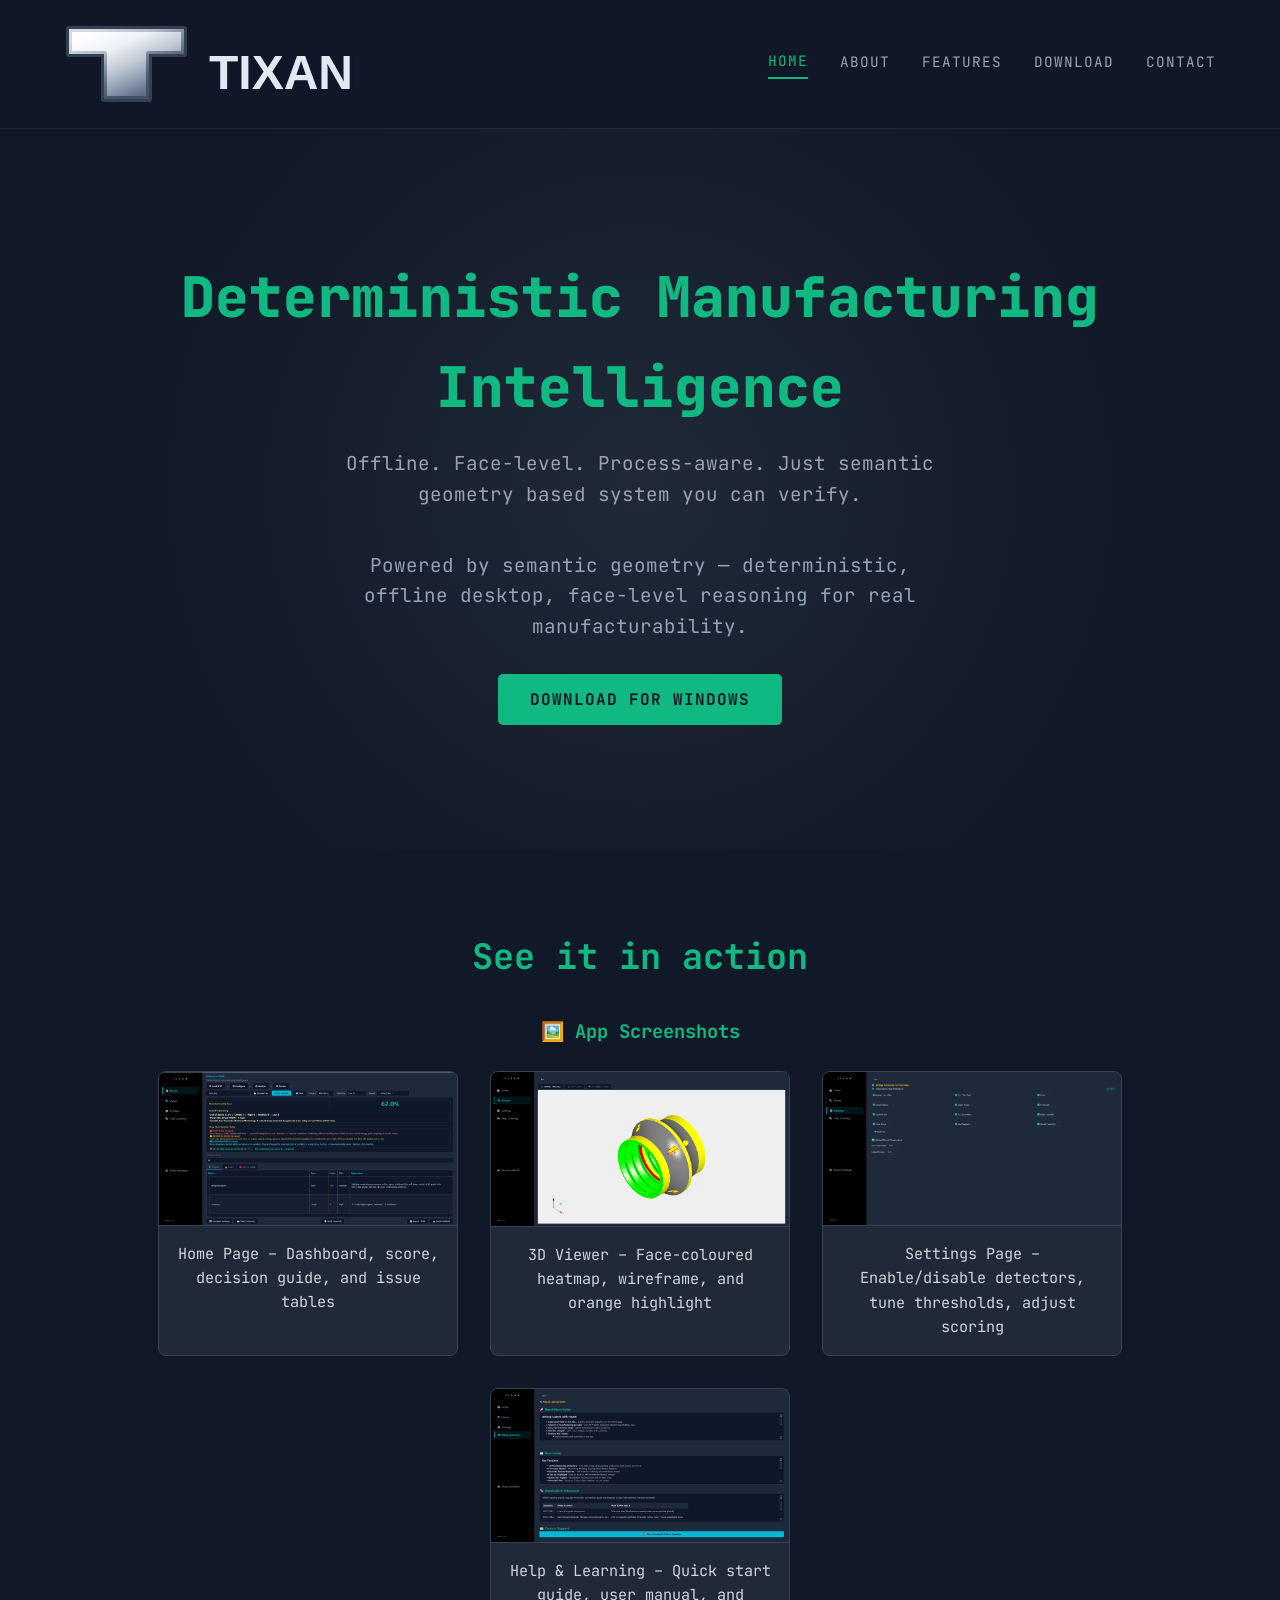
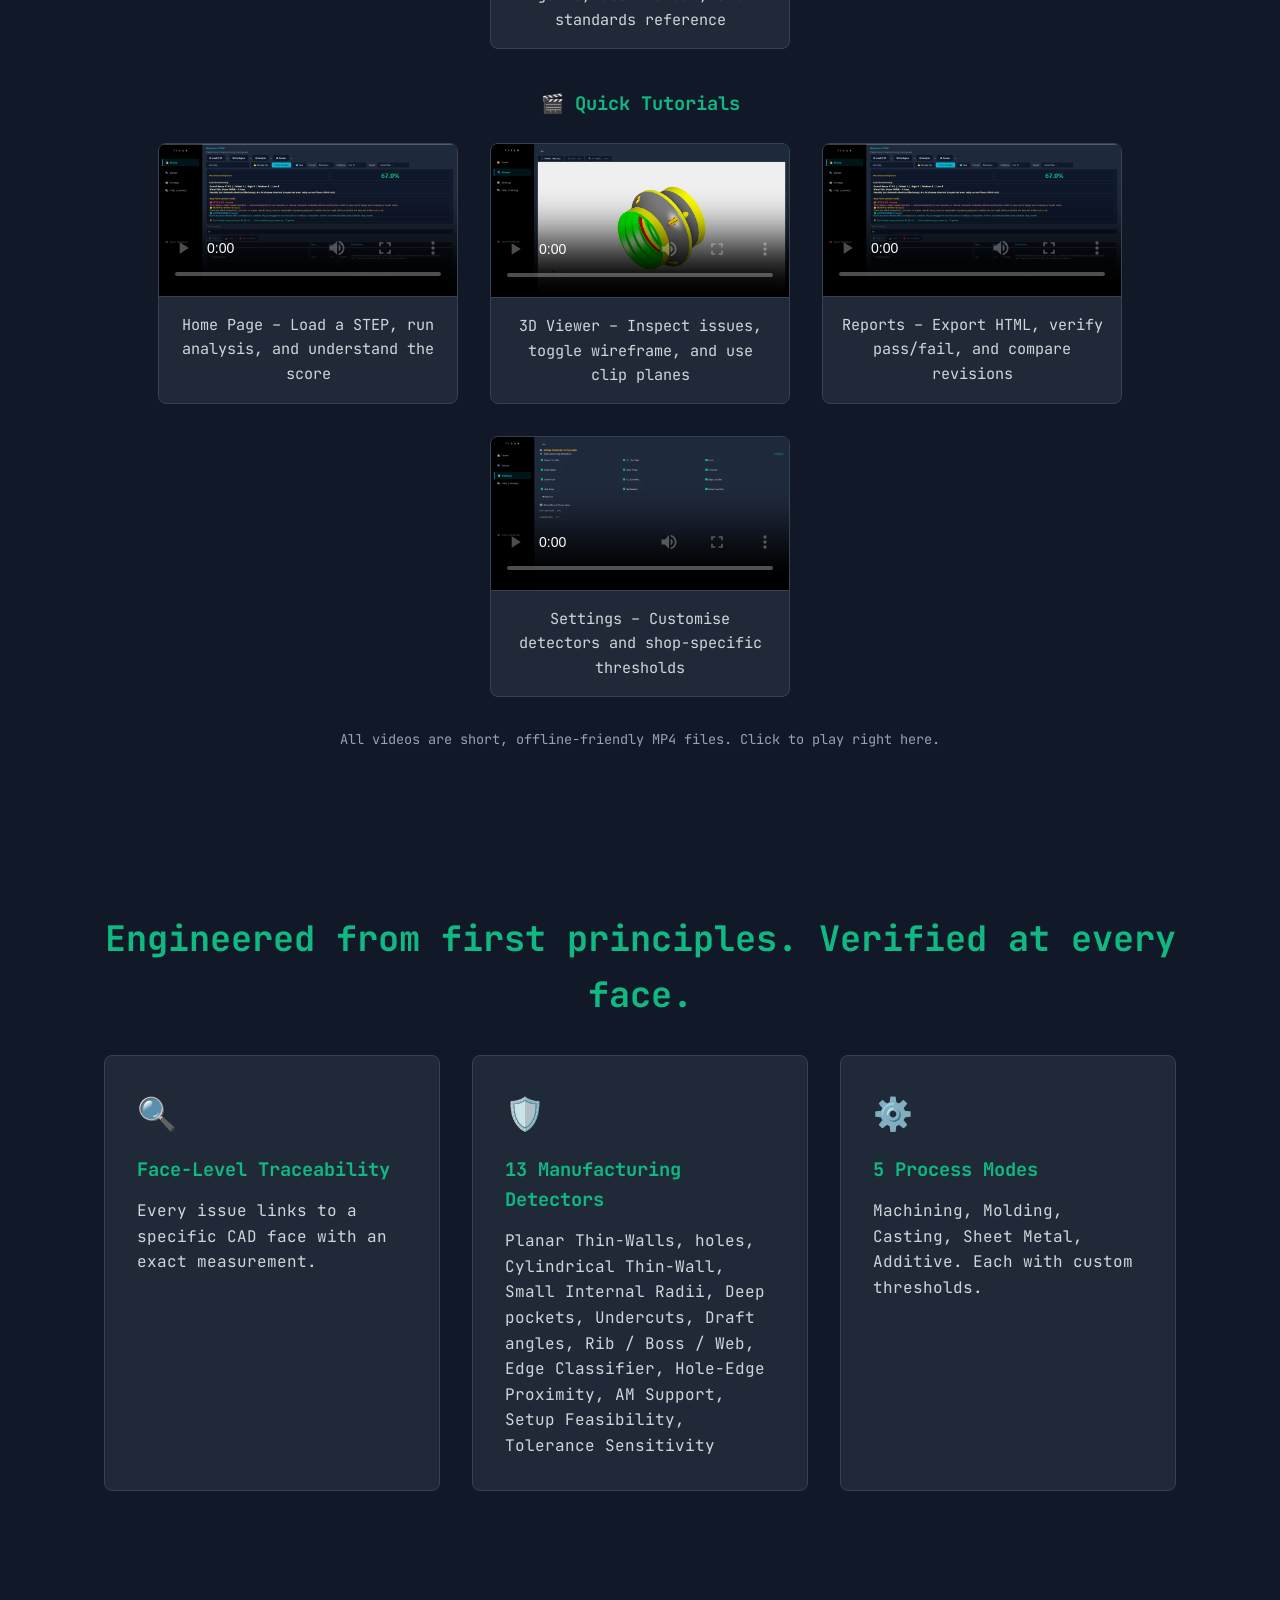
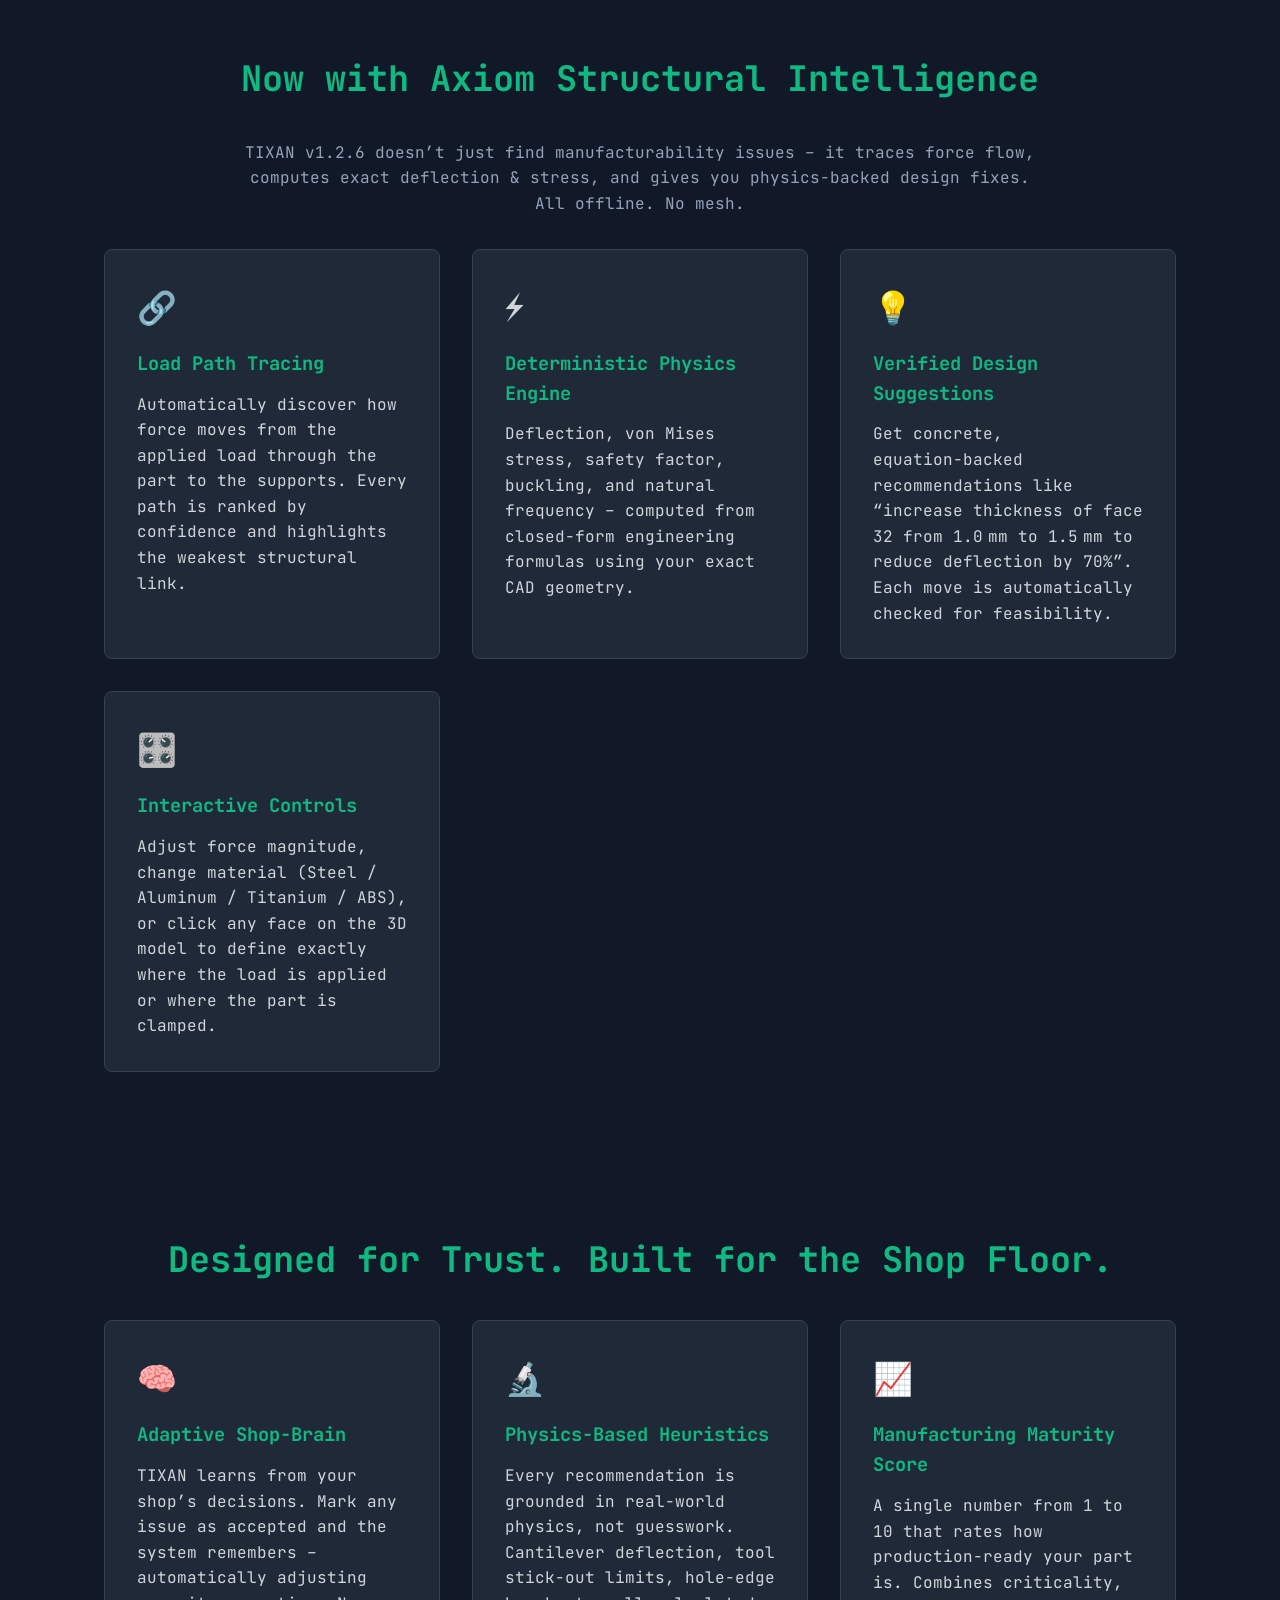
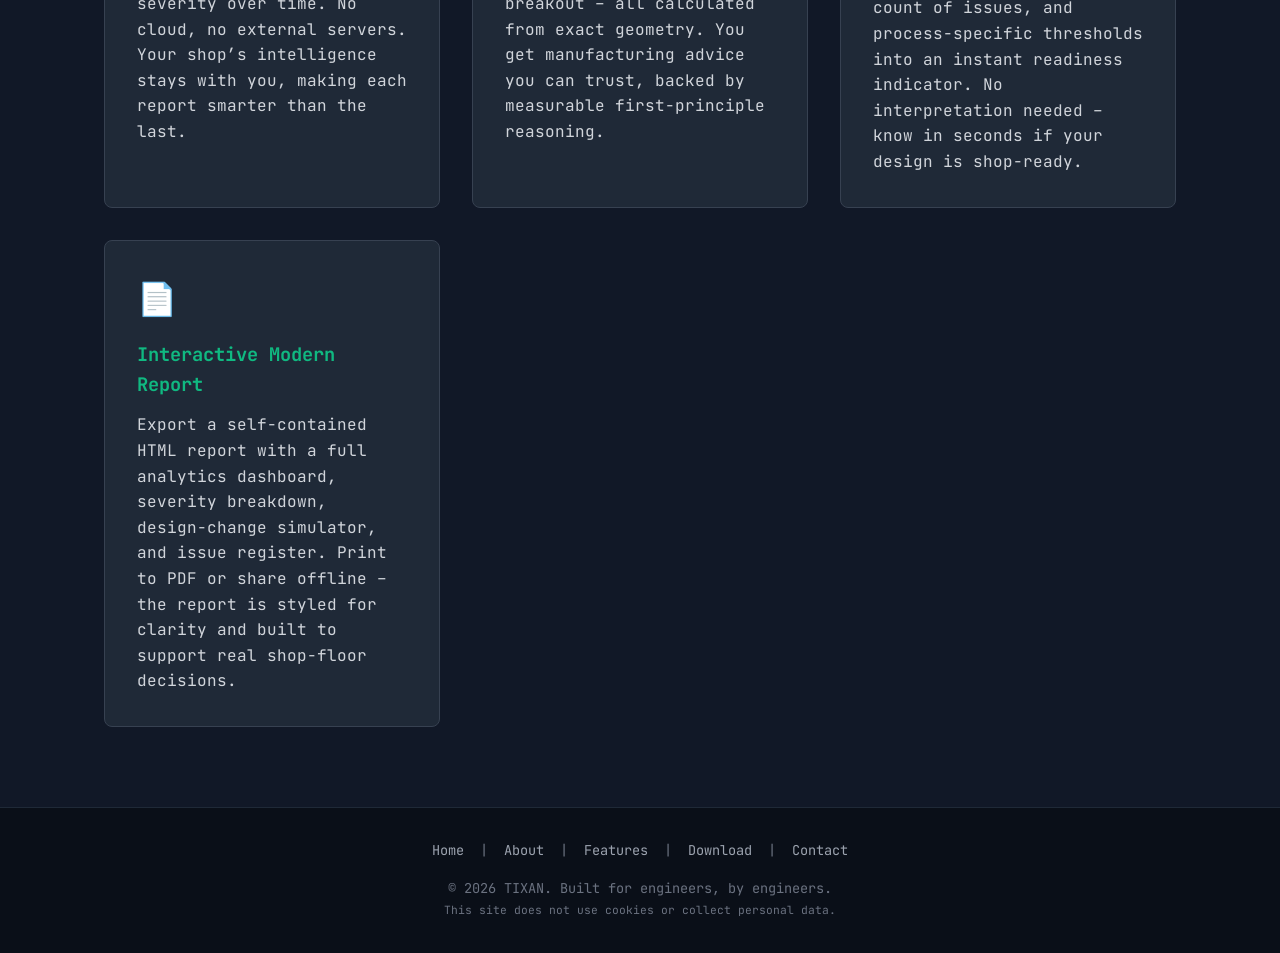
==== index.html @ df1b7472 "Update index.html" ====
<!DOCTYPE html>
<html lang="en">
<head>
  <meta charset="UTF-8">
  <meta name="google-site-verification" content="AfmRCIvm6Zfz8gP_DO6KTsjFMMfP5kKDORacFS5gQ_g" />
  <meta name="viewport" content="width=device-width, initial-scale=1.0">
  <!-- SEO Meta Tags -->
  <meta name="description" content="TIXAN is a fully offline, deterministic manufacturing intelligence system that analyzes STEP files and returns face‑level manufacturability reports with process‑aware scoring. Semantic geometry reasoning for machining, molding, casting, sheet metal, and additive manufacturing.">
  <meta name="keywords" content="TIXAN, manufacturing intelligence, CAD analysis, STEP file, manufacturability, semantic geometry, injection molding, machining, casting, sheet metal, additive manufacturing, design for manufacturing, DFM">
  <meta name="author" content="TIXAN">
  <meta name="robots" content="index, follow">
  <!-- Open Graph / Social Media -->
  <meta property="og:title" content="TIXAN – Deterministic Manufacturing Intelligence">
  <meta property="og:description" content="Offline CAD analysis with face‑level traceability. No AI, no cloud – just geometry you can verify.">
  <meta property="og:type" content="website">
  <meta property="og:url" content="https://abraham20dev.github.io/tixan_landing/index.html">
  <meta property="og:image" content="https://abraham20dev.github.io/tixan_landing/screenshots/dashboard.png">
  <title>TIXAN – Deterministic Manufacturing Intelligence | Semantic Geometry CAD Analysis</title>
  <link rel="stylesheet" href="style.css">
  <link href="https://fonts.googleapis.com/css2?family=JetBrains+Mono:wght@400;700;800&display=swap" rel="stylesheet">
  <!-- Google tag (gtag.js) -->
  <script async src="https://www.googletagmanager.com/gtag/js?id=G-0Y6SENL8BB"></script>
  <script>
    window.dataLayer = window.dataLayer || [];
    function gtag(){dataLayer.push(arguments);}
    gtag('js', new Date());
    gtag('config', 'G-0Y6SENL8BB');
  </script>
</head>
<body>
  <header>
    <svg class="tixan-logo" viewBox="0 0 500 80" xmlns="http://www.w3.org/2000/svg">
      <defs>
        <linearGradient id="metalGrad" x1="20%" y1="10%" x2="80%" y2="95%">
          <stop offset="0%" stop-color="#f8fafc"/>
          <stop offset="25%" stop-color="#e2e8f0"/>
          <stop offset="50%" stop-color="#cbd5e1"/>
          <stop offset="70%" stop-color="#94a3b8"/>
          <stop offset="100%" stop-color="#475569"/>
        </linearGradient>
        <linearGradient id="shineGrad" x1="15%" y1="5%" x2="70%" y2="80%">
          <stop offset="0%" stop-color="#ffffff" stop-opacity="0.95"/>
          <stop offset="35%" stop-color="#f1f5f9" stop-opacity="0.8"/>
          <stop offset="100%" stop-color="#64748b" stop-opacity="0.35"/>
        </linearGradient>
      </defs>
      <!-- Metallic T -->
      <path d="M5 5 H120 V30 H85 V75 H40 V30 H5 Z" fill="url(#metalGrad)" stroke="#334155" stroke-width="6" stroke-linejoin="round"/>
      <path d="M5 5 H120 V30 H85 V75 H40 V30 H5 Z" fill="url(#shineGrad)" opacity="0.85"/>
      <!-- TIXAN Text -->
      <text x="145" y="65" font-family="Arial Black, sans-serif" font-size="48" font-weight="900" fill="#e2e8f0" stroke="#0f172a" stroke-width="6" paint-order="stroke">TIXAN</text>
    </svg>
    <div class="hamburger"><span></span><span></span><span></span></div>
    <nav>
      <a href="index.html" class="active">Home</a>
      <a href="about.html">About</a>
      <a href="features.html">Features</a>
      <a href="download.html">Download</a>
      <a href="contact.html">Contact</a>
    </nav>
  </header>

  <section class="hero">
    <h1>Deterministic Manufacturing Intelligence</h1>
    <p>Offline. Face‑level. Process‑aware. Just semantic geometry based system you can verify.</p>
    <p style="text-align:center; color:#94a3b8; margin-top:0.5rem;">
      Powered by semantic geometry — deterministic, offline desktop, face‑level reasoning for real manufacturability.
    </p>
    <a href="download.html" class="btn">Download for Windows</a>
  </section>

  <!-- ── Screenshots & Video Tutorials ── -->
  <section class="section">
    <h2>See it in action</h2>

    <!-- Screenshots -->
    <h3 style="text-align:center; color:#10b981; margin-bottom:1.5rem;">🖼️ App Screenshots</h3>
    <div class="screenshot-gallery">
        <div class="gallery-item fade-in">
            <a href="help_screenshots/home.png" target="_blank">
                <img src="help_screenshots/home.png" alt="TIXAN Home Page – Score, decision guide, and issues table" loading="lazy">
            </a>
            <p>Home Page – Dashboard, score, decision guide, and issue tables</p>
        </div>
        <div class="gallery-item fade-in">
            <a href="help_screenshots/viewer.png" target="_blank">
                <img src="help_screenshots/viewer.png" alt="TIXAN 3D Viewer – Heatmap and interactive highlight" loading="lazy">
            </a>
            <p>3D Viewer – Face‑coloured heatmap, wireframe, and orange highlight</p>
        </div>
        <div class="gallery-item fade-in">
            <a href="help_screenshots/settings.png" target="_blank">
                <img src="help_screenshots/settings.png" alt="TIXAN Settings – Detector configuration and score parameters" loading="lazy">
            </a>
            <p>Settings Page – Enable/disable detectors, tune thresholds, adjust scoring</p>
        </div>
        <div class="gallery-item fade-in">
            <a href="help_screenshots/help.png" target="_blank">
                <img src="help_screenshots/help.png" alt="TIXAN Help & Learning – Quick start, features, and standards" loading="lazy">
            </a>
            <p>Help & Learning – Quick start guide, user manual, and standards reference</p>
        </div>
    </div>

    <!-- Video Tutorials -->
    <h3 style="text-align:center; color:#10b981; margin:2.5rem 0 1.5rem;">🎬 Quick Tutorials</h3>
    <div class="video-gallery">
        <div class="video-card fade-in">
            <video controls poster="help_screenshots/home.png" preload="metadata">
                <source src="help_videos/home.mp4" type="video/mp4">
                Your browser does not support the video tag.
            </video>
            <p>Home Page – Load a STEP, run analysis, and understand the score</p>
        </div>
        <div class="video-card fade-in">
            <video controls poster="help_screenshots/viewer.png" preload="metadata">
                <source src="help_videos/viewer.mp4" type="video/mp4">
                Your browser does not support the video tag.
            </video>
            <p>3D Viewer – Inspect issues, toggle wireframe, and use clip planes</p>
        </div>
        <div class="video-card fade-in">
            <video controls poster="help_screenshots/home.png" preload="metadata">
                <source src="help_videos/report.mp4" type="video/mp4">
                Your browser does not support the video tag.
            </video>
            <p>Reports – Export HTML, verify pass/fail, and compare revisions</p>
        </div>
        <div class="video-card fade-in">
            <video controls poster="help_screenshots/settings.png" preload="metadata">
                <source src="help_videos/settings.mp4" type="video/mp4">
                Your browser does not support the video tag.
            </video>
            <p>Settings – Customise detectors and shop‑specific thresholds</p>
        </div>
    </div>
    <p style="text-align:center; color:#94a3b8; font-size:0.85rem; margin-top:1rem;">
        All videos are short, offline‑friendly MP4 files. Click to play right here.
    </p>
  </section>

  <!-- ── Original three features ── -->
  <section class="section">
    <h2>Engineered from first principles. Verified at every face.</h2>
    <div class="feature-grid">
      <div class="feature-card fade-in">
        <div class="feature-icon">🔍</div>
        <h3>Face‑Level Traceability</h3>
        <p>Every issue links to a specific CAD face with an exact measurement.</p>
      </div>
      <div class="feature-card fade-in">
        <div class="feature-icon">🛡️</div>
        <h3>13 Manufacturing Detectors</h3>
        <p>Planar Thin‑Walls, holes, Cylindrical Thin‑Wall, Small Internal Radii, Deep pockets, Undercuts, Draft angles, Rib / Boss / Web, Edge Classifier, Hole‑Edge Proximity, AM Support, Setup Feasibility, Tolerance Sensitivity</p>
      </div>
      <div class="feature-card fade-in">
        <div class="feature-icon">⚙️</div>
        <h3>5 Process Modes</h3>
        <p>Machining, Molding, Casting, Sheet Metal, Additive. Each with custom thresholds.</p>
      </div>
    </div>
  </section>
  <!-- ── Axiom Structural Intelligence ── -->
  <section class="section">
    <h2>Now with Axiom Structural Intelligence</h2>
    <p style="text-align:center; color:#94a3b8; max-width:800px; margin:0 auto 2rem;">
      TIXAN v1.2.6 doesn’t just find manufacturability issues – it traces force flow, computes exact
      deflection & stress, and gives you physics‑backed design fixes. All offline. No mesh.
    </p>
    <div class="feature-grid">
      <div class="feature-card fade-in">
        <div class="feature-icon">🔗</div>
        <h3>Load Path Tracing</h3>
        <p>Automatically discover how force moves from the applied load through the part to the supports.
           Every path is ranked by confidence and highlights the weakest structural link.</p>
      </div>
      <div class="feature-card fade-in">
        <div class="feature-icon">⚡</div>
        <h3>Deterministic Physics Engine</h3>
        <p>Deflection, von Mises stress, safety factor, buckling, and natural frequency – computed from
           closed‑form engineering formulas using your exact CAD geometry.</p>
      </div>
      <div class="feature-card fade-in">
        <div class="feature-icon">💡</div>
        <h3>Verified Design Suggestions</h3>
        <p>Get concrete, equation‑backed recommendations like “increase thickness of face 32 from 1.0 mm
           to 1.5 mm to reduce deflection by 70%”. Each move is automatically checked for feasibility.</p>
      </div>
      <div class="feature-card fade-in">
        <div class="feature-icon">🎛️</div>
        <h3>Interactive Controls</h3>
        <p>Adjust force magnitude, change material (Steel / Aluminum / Titanium / ABS), or click any face
           on the 3D model to define exactly where the load is applied or where the part is clamped.</p>
      </div>
    </div>
  </section>
  <!-- ── NEW: Designed for Trust section ── -->
  <section class="section">
    <h2>Designed for Trust. Built for the Shop Floor.</h2>
    <div class="feature-grid">
      <div class="feature-card fade-in">
        <div class="feature-icon">🧠</div>
        <h3>Adaptive Shop‑Brain</h3>
        <p>
          TIXAN learns from your shop’s decisions. Mark any issue as accepted and the system remembers – 
          automatically adjusting severity over time. No cloud, no external servers. Your shop’s intelligence 
          stays with you, making each report smarter than the last.
        </p>
      </div>
      <div class="feature-card fade-in">
        <div class="feature-icon">🔬</div>
        <h3>Physics‑Based Heuristics</h3>
        <p>
          Every recommendation is grounded in real‑world physics, not guesswork. Cantilever deflection, 
          tool stick‑out limits, hole‑edge breakout – all calculated from exact geometry. You get manufacturing 
          advice you can trust, backed by measurable first‑principle reasoning.
        </p>
      </div>
      <div class="feature-card fade-in">
        <div class="feature-icon">📈</div>
        <h3>Manufacturing Maturity Score</h3>
        <p>
          A single number from 1 to 10 that rates how production‑ready your part is. Combines criticality, 
          count of issues, and process‑specific thresholds into an instant readiness indicator. 
          No interpretation needed – know in seconds if your design is shop‑ready.
        </p>
      </div>
      <div class="feature-card fade-in">
        <div class="feature-icon">📄</div>
        <h3>Interactive Modern Report</h3>
        <p>
          Export a self‑contained HTML report with a full analytics dashboard, severity breakdown, 
          design‑change simulator, and issue register. Print to PDF or share offline – the report is 
          styled for clarity and built to support real shop‑floor decisions.
        </p>
      </div>
    </div>
  </section>

  <footer>
    <div class="footer-links">
      <a href="index.html">Home</a> |
      <a href="about.html">About</a> |
      <a href="features.html">Features</a> |
      <a href="download.html">Download</a> |
      <a href="contact.html">Contact</a>
    </div>
    <p>&copy; 2026 TIXAN. Built for engineers, by engineers.</p>
    <p><small>This site does not use cookies or collect personal data.</small></p>
  </footer>
  <script src="script.js"></script>
</body>
</html>
---- style.css ----
/* ===== TIXAN Global Styles ===== */
* { margin: 0; padding: 0; box-sizing: border-box; }

body {
  font-family: 'JetBrains Mono', 'Fira Code', monospace;
  background-color: #111827;
  color: #d1d5db;
  line-height: 1.6;
  opacity: 0;
  animation: bodyFadeIn 0.6s ease-out forwards;
}

@keyframes bodyFadeIn { to { opacity: 1; } }

a { color: #10b981; text-decoration: none; transition: color 0.3s; }
a:hover { color: #34d399; }

/* ===== Header ===== */
header {
  display: flex;
  justify-content: space-between;
  align-items: center;
  padding: 1.5rem 5%;
  background-color: rgba(17,24,39,0.95);
  backdrop-filter: blur(10px);
  position: sticky;
  top: 0;
  z-index: 100;
  border-bottom: 1px solid #1f2937;
}

.tixan-logo {
  height: 5rem;
  max-width: 100%;
  display: block;
}

/* Hamburger menu (mobile) */
.hamburger {
  display: none;
  flex-direction: column;
  cursor: pointer;
}
.hamburger span {
  width: 25px;
  height: 3px;
  background: #d1d5db;
  margin: 3px 0;
  transition: 0.3s;
}

nav {
  display: flex;
  align-items: center;
}

nav a {
  margin-left: 2rem;
  font-size: 0.9rem;
  text-transform: uppercase;
  letter-spacing: 1px;
  color: #9ca3af;
  transition: color 0.3s, border-bottom 0.3s;
  padding-bottom: 4px;
}

nav a:hover, nav a.active {
  color: #10b981;
  border-bottom: 2px solid #10b981;
}

/* ===== Footer ===== */
footer {
  text-align: center;
  padding: 2rem 5%;
  background-color: #0a0f18;
  border-top: 1px solid #1f2937;
  font-size: 0.85rem;
  color: #6b7280;
}

footer a { color: #9ca3af; margin: 0 0.5rem; }
footer a:hover { color: #10b981; }

.footer-links { margin-bottom: 1rem; }

/* ===== Hero ===== */
.hero {
  min-height: 80vh;
  display: flex;
  flex-direction: column;
  justify-content: center;
  align-items: center;
  text-align: center;
  padding: 2rem;
  background: radial-gradient(circle at center, #1f2937 0%, #111827 70%);
}

.hero h1 {
  font-size: 3.5rem;
  font-weight: 800;
  color: #10b981;
  margin-bottom: 1rem;
  animation: slideUp 0.8s ease-out;
}

.hero p {
  font-size: 1.2rem;
  color: #9ca3af;
  max-width: 600px;
  margin-bottom: 2rem;
  animation: slideUp 0.8s 0.1s ease-out both;
}

@keyframes slideUp {
  from { opacity: 0; transform: translateY(20px); }
  to { opacity: 1; transform: translateY(0); }
}

/* ===== Screenshot showcase ===== */
.screenshot-container {
  display: flex;
  flex-wrap: wrap;
  justify-content: center;
  gap: 2rem;
  margin: 3rem 0;
}
.screenshot {
  max-width: 350px;
  border-radius: 8px;
  border: 1px solid #374151;
  box-shadow: 0 10px 25px rgba(0,0,0,0.3);
  transition: transform 0.3s;
}
.screenshot:hover {
  transform: scale(1.03);
}

/* ===== Buttons ===== */
.btn {
  display: inline-block;
  background: #10b981;
  color: #111827;
  padding: 0.8rem 2rem;
  border-radius: 5px;
  font-weight: 700;
  text-transform: uppercase;
  letter-spacing: 1px;
  transition: background 0.3s, transform 0.2s;
}

.btn:hover {
  background: #34d399;
  transform: translateY(-2px);
}

.btn-outline {
  background: transparent;
  border: 2px solid #10b981;
  color: #10b981;
}
.btn-outline:hover {
  background: #10b981;
  color: #111827;
}

/* ===== Sections ===== */
.section {
  padding: 5rem 5%;
  max-width: 1200px;
  margin: 0 auto;
}

.section h2 {
  font-size: 2.2rem;
  color: #10b981;
  margin-bottom: 2rem;
  text-align: center;
}

/* ===== Feature Cards ===== */
.feature-grid {
  display: grid;
  grid-template-columns: repeat(auto-fit, minmax(280px, 1fr));
  gap: 2rem;
}

.feature-card {
  background: #1f2937;
  padding: 2rem;
  border-radius: 8px;
  border: 1px solid #374151;
  transition: transform 0.3s, box-shadow 0.3s;
}

.feature-card:hover {
  transform: translateY(-5px);
  box-shadow: 0 10px 25px rgba(16,185,129,0.15);
}

.feature-icon {
  font-size: 2rem;
  margin-bottom: 1rem;
}

.feature-card h3 {
  color: #10b981;
  margin-bottom: 0.8rem;
}

/* ===== Download Section ===== */
.download-details {
  background: #1f2937;
  padding: 2rem;
  border-radius: 8px;
  border: 1px solid #374151;
}
.release-info {
  margin: 1rem 0;
  font-size: 1rem;
}
.release-info span {
  color: #10b981;
  font-weight: bold;
}

/* ===== Contact Form ===== */
.contact-form {
  max-width: 600px;
  margin: 0 auto;
}

.contact-form input,
.contact-form textarea {
  width: 100%;
  padding: 0.8rem;
  margin-bottom: 1rem;
  background: #1f2937;
  border: 1px solid #374151;
  border-radius: 4px;
  color: #fff;
  font-family: inherit;
}

.contact-form button {
  width: 100%;
}

/* ===== Fade‑in on scroll ===== */
.fade-in {
  opacity: 0;
  transform: translateY(30px);
  transition: opacity 0.6s ease-out, transform 0.6s ease-out;
}

.fade-in.visible {
  opacity: 1;
  transform: translateY(0);
}

/* ===== Responsive ===== */
@media (max-width: 768px) {
  header { flex-direction: row; flex-wrap: wrap; }
  .hamburger { display: flex; }
  nav {
    display: none;
    flex-direction: column;
    width: 100%;
    background: rgba(17,24,39,0.95);
    margin-top: 1rem;
  }
  nav.show { display: flex; }
  nav a { margin: 0.5rem 0; }
  .hero h1 { font-size: 2.5rem; }
}

/* ── Screenshot & Video Galleries ── */
.screenshot-gallery,
.video-gallery {
  display: flex;
  flex-wrap: wrap;
  justify-content: center;
  gap: 2rem;
  margin: 0 auto 2rem;
  max-width: 1300px;
}

.gallery-item,
.video-card {
  background: #1f2937;
  border: 1px solid #374151;
  border-radius: 8px;
  overflow: hidden;
  transition: transform 0.3s, box-shadow 0.3s;
  width: 300px;
}

.gallery-item:hover,
.video-card:hover {
  transform: translateY(-5px);
  box-shadow: 0 10px 25px rgba(16,185,129,0.2);
}

.gallery-item img,
.video-card video {
  width: 100%;
  display: block;
  border-bottom: 1px solid #374151;
}

.gallery-item p,
.video-card p {
  padding: 1rem;
  color: #d1d5db;
  font-size: 0.95rem;
  text-align: center;
  margin: 0;
}

/* Make video background dark so default controls remain visible */
video {
  background: #111827;   /* matches the site's background */
  outline: none;
}
  filter: invert(1);
}
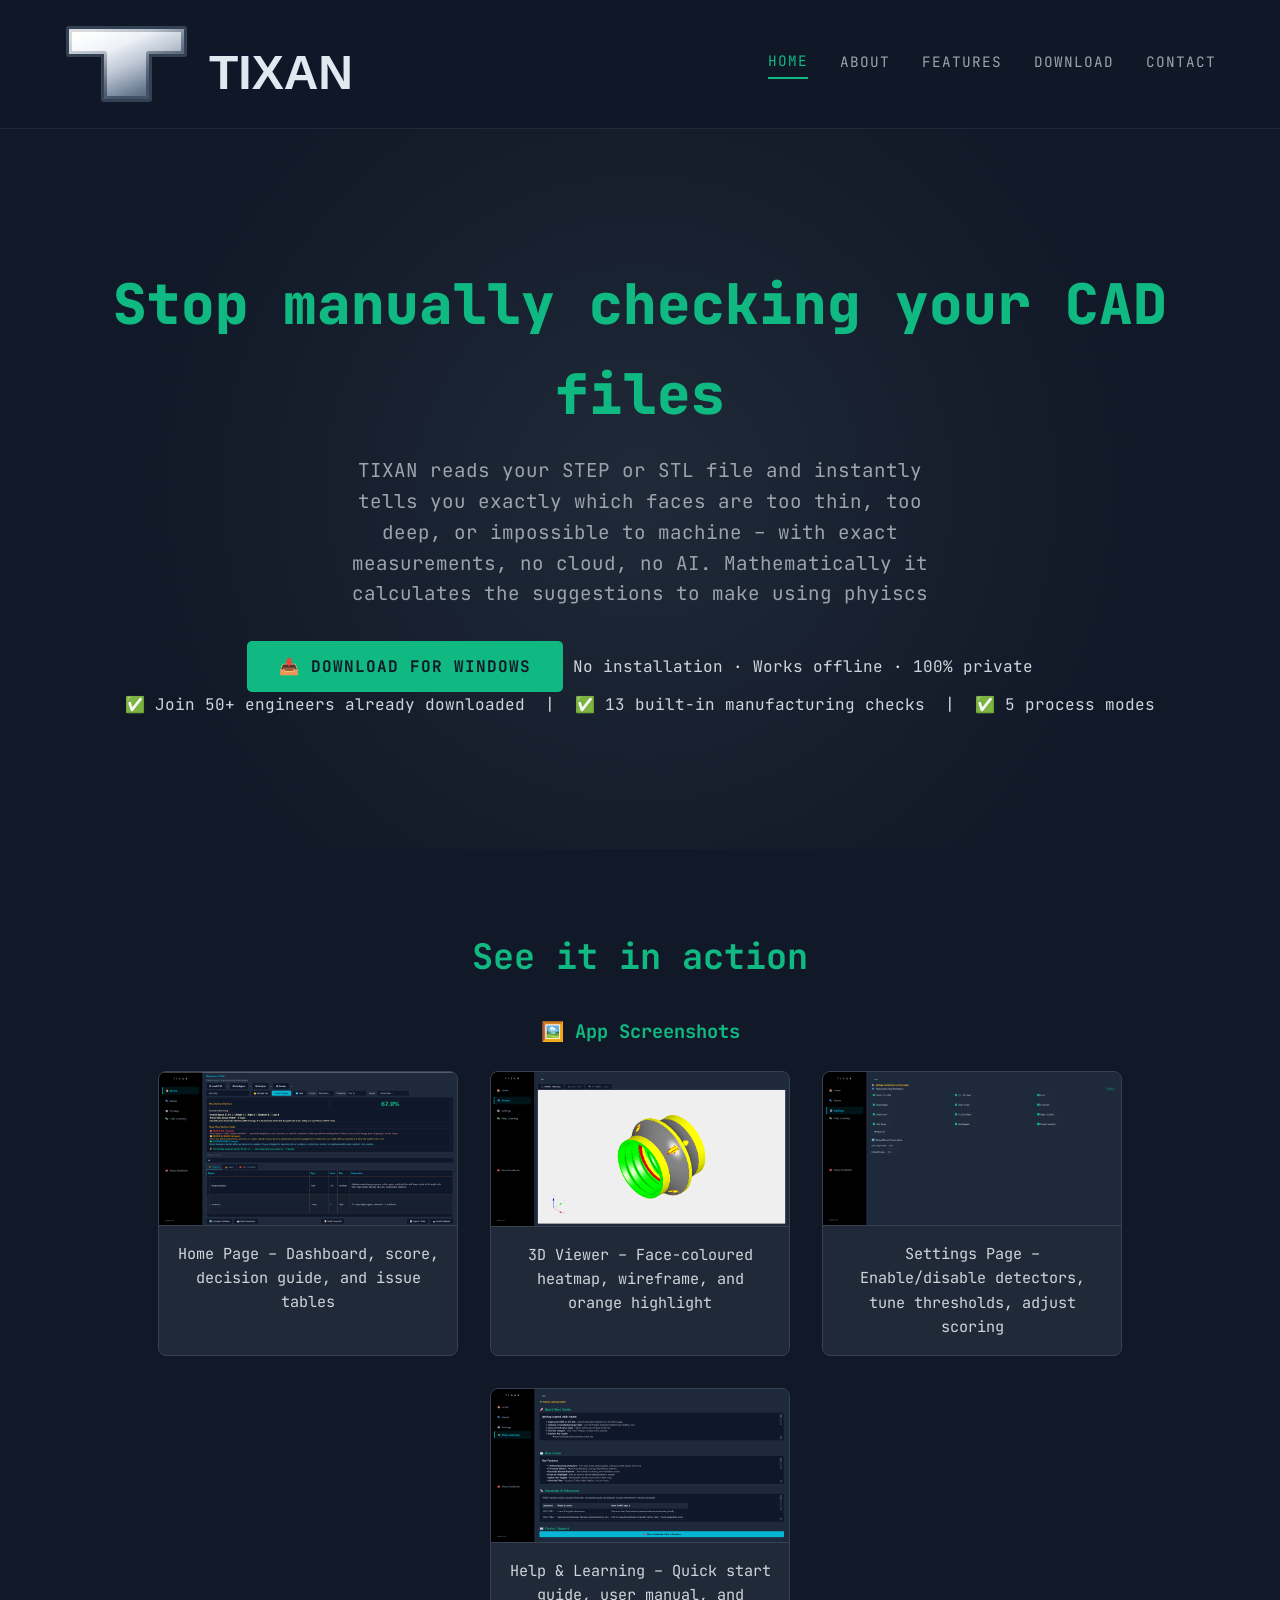
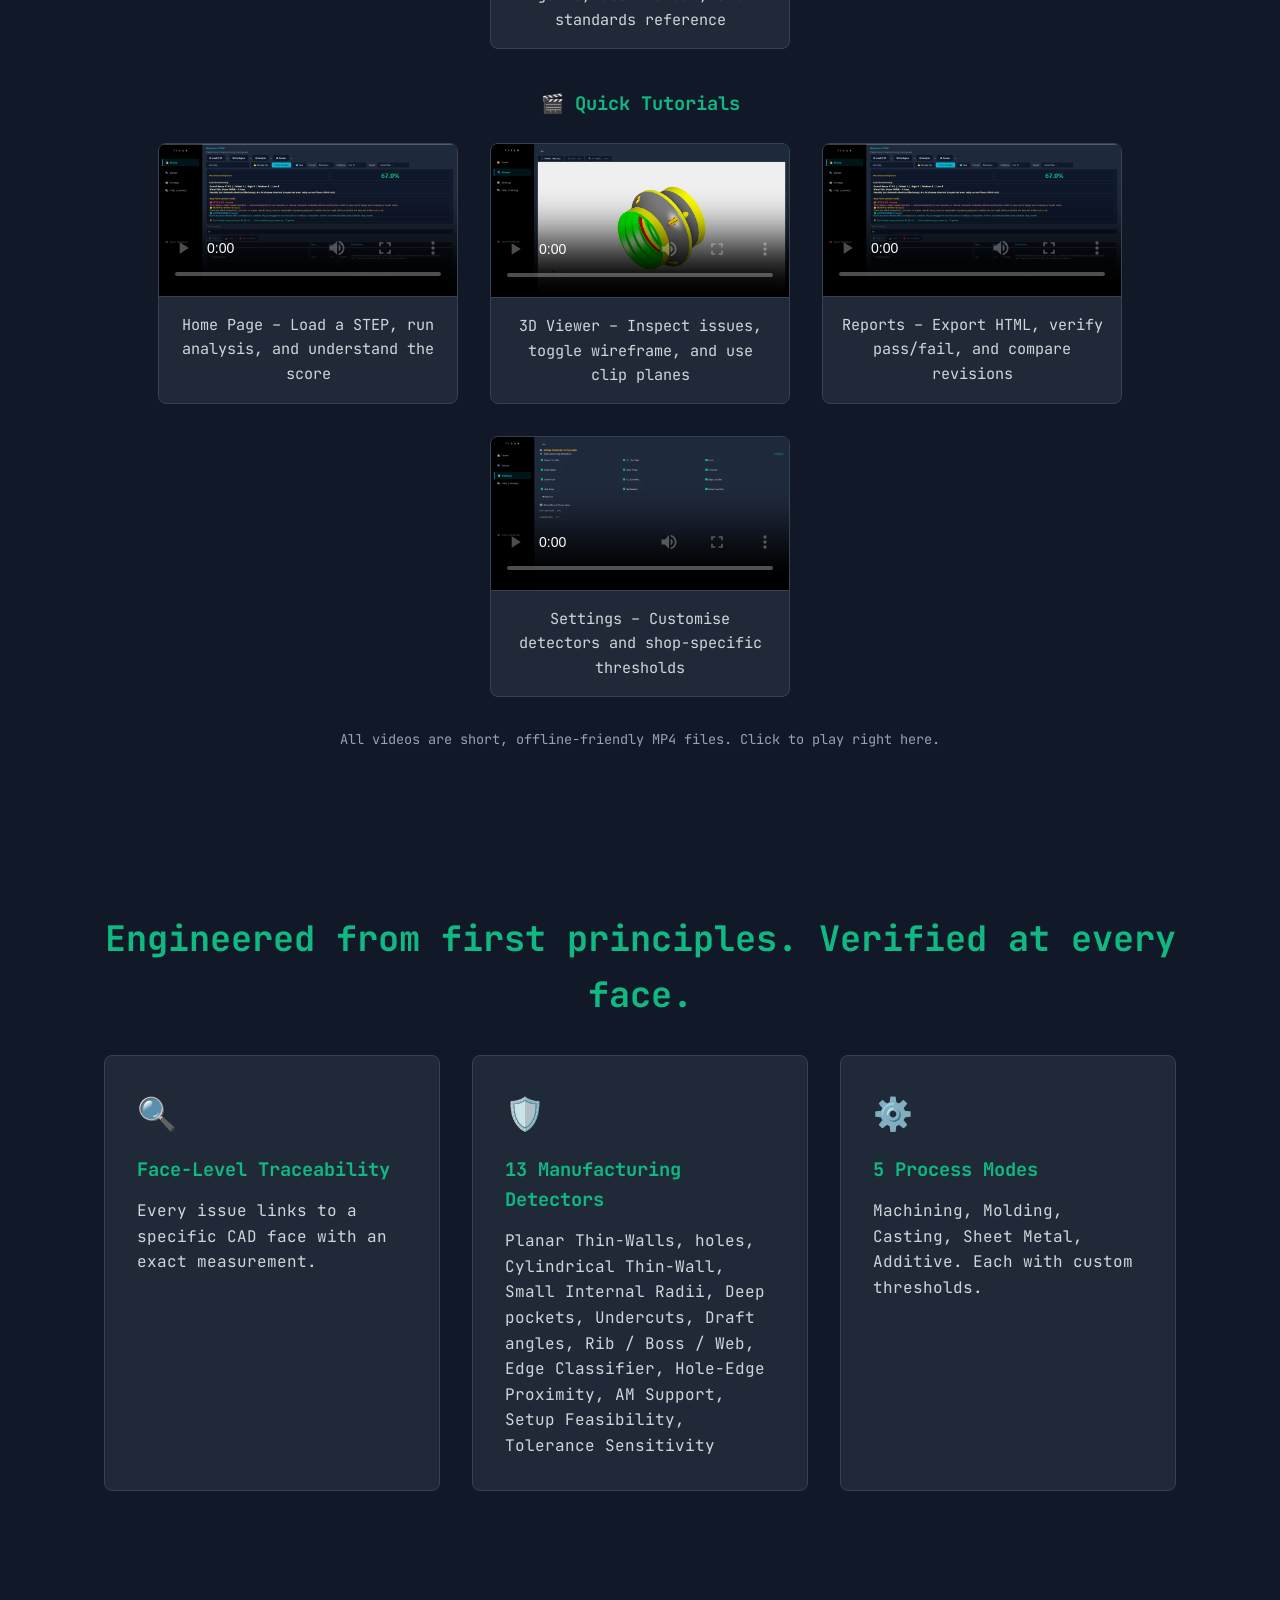
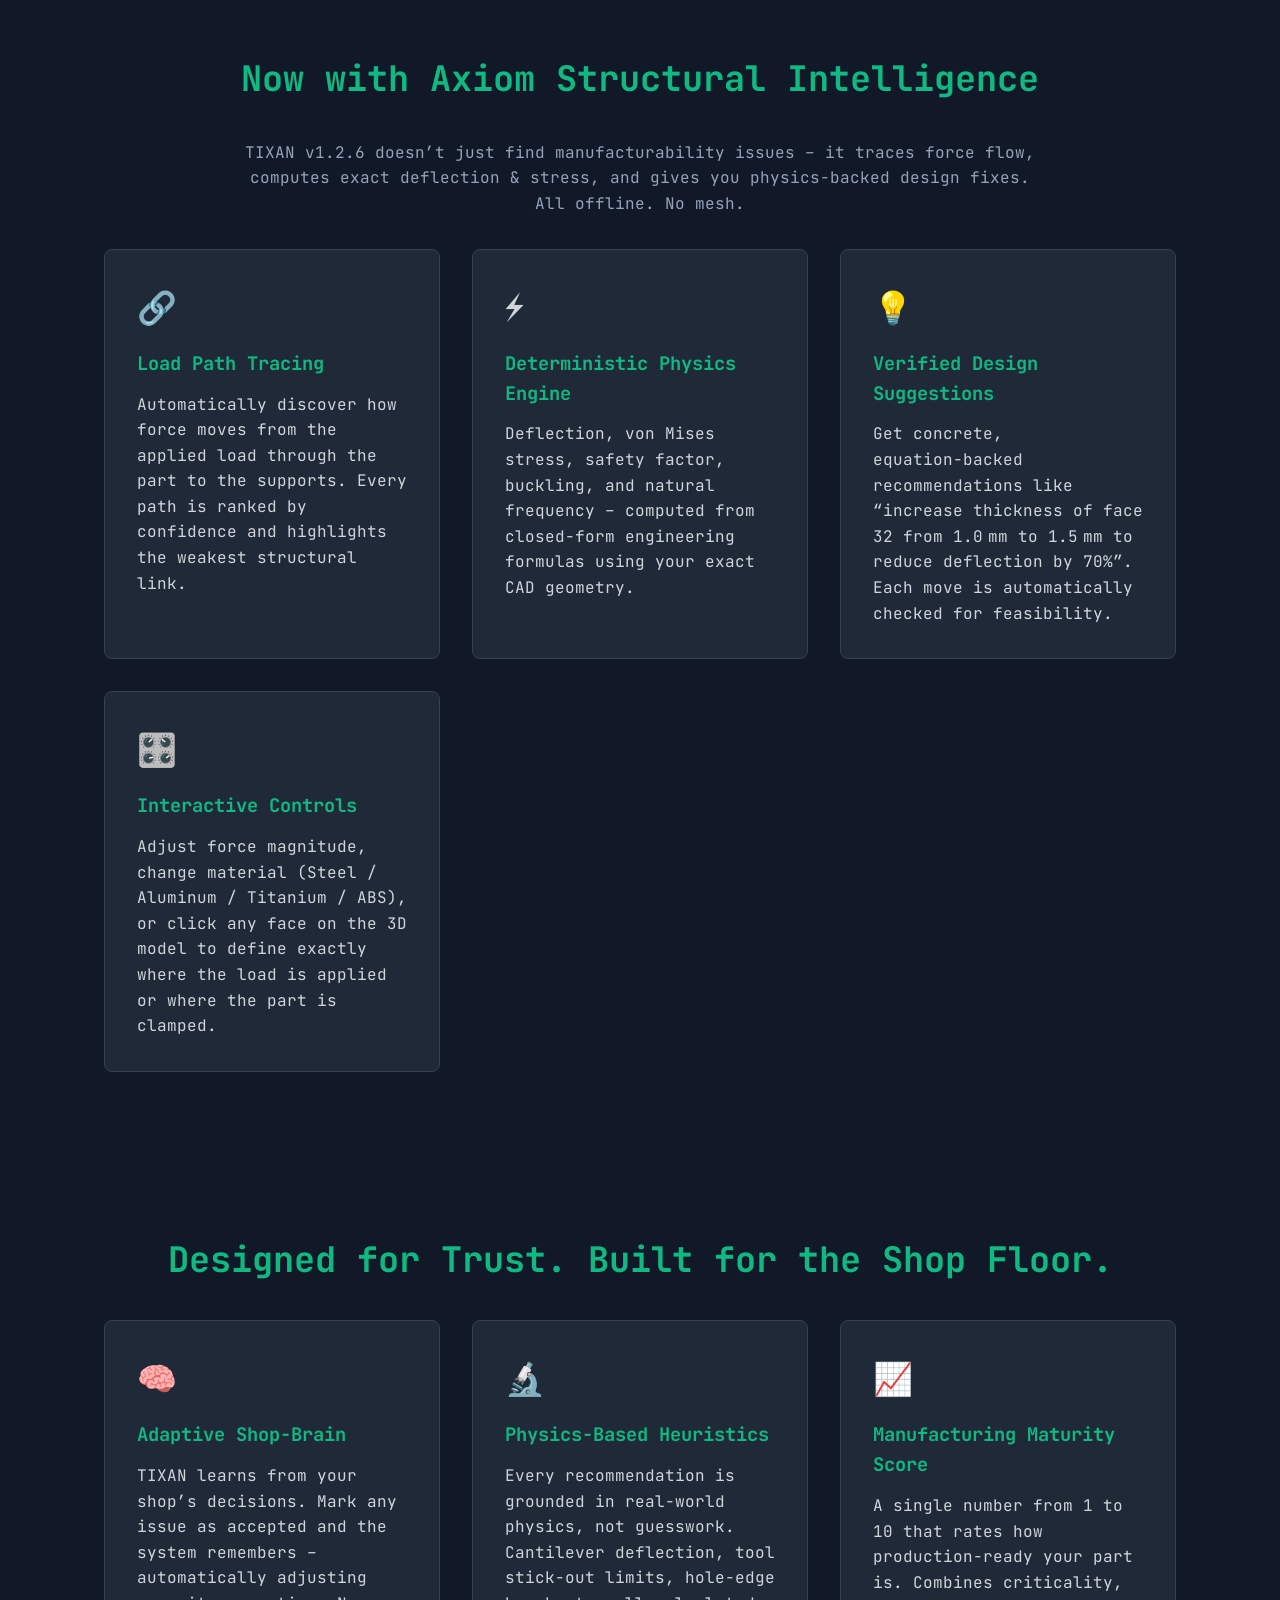
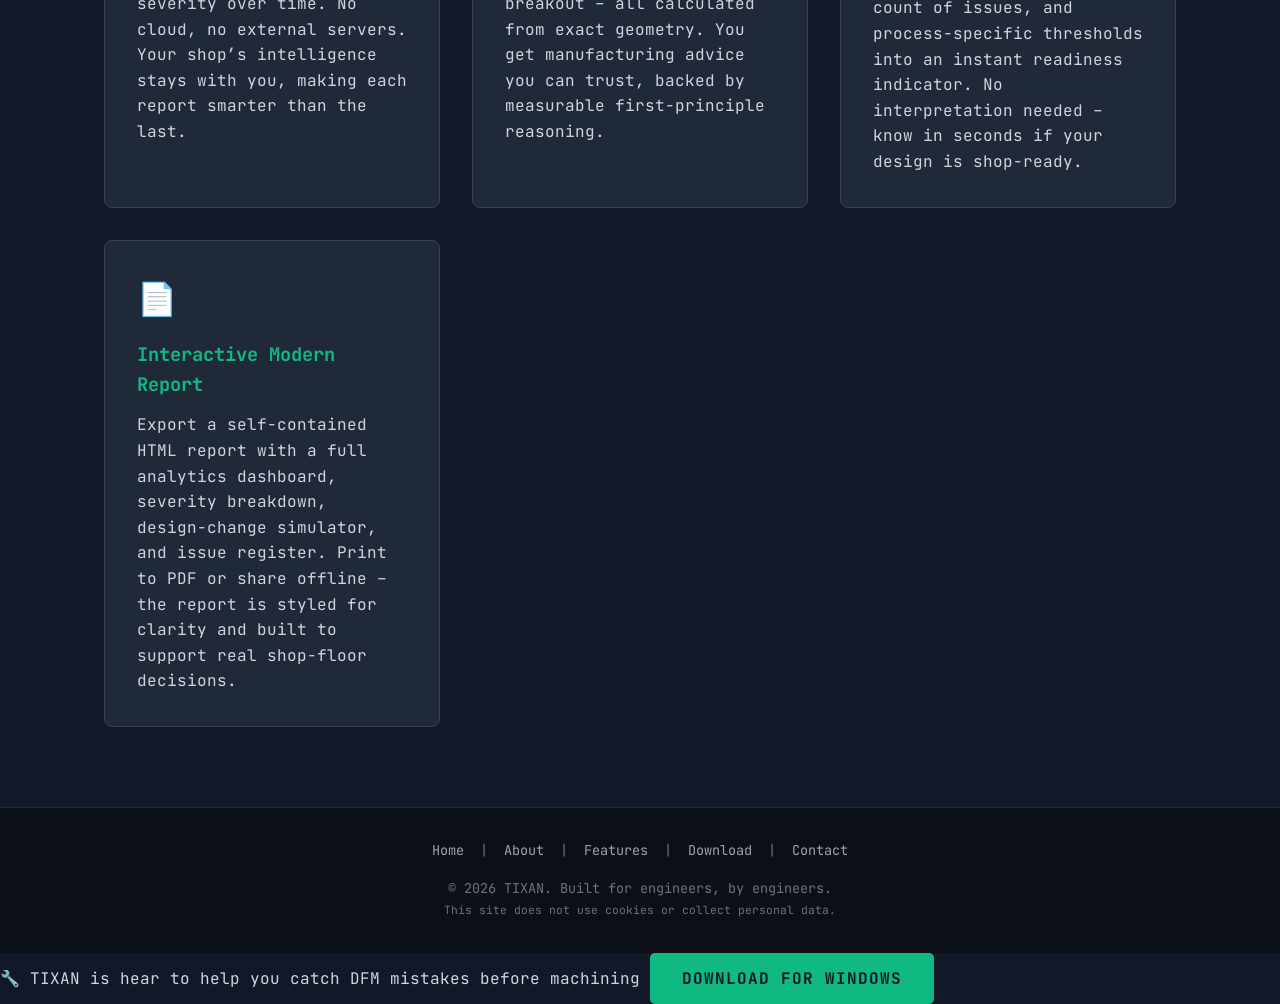
==== commit f86c68ac: "Update index.html" ====
--- a/index.html
+++ b/index.html
@@ -61,13 +61,19 @@
   </header>
 
   <section class="hero">
-    <h1>Deterministic Manufacturing Intelligence</h1>
-    <p>Offline. Face‑level. Process‑aware. Just semantic geometry based system you can verify.</p>
-    <p style="text-align:center; color:#94a3b8; margin-top:0.5rem;">
-      Powered by semantic geometry — deterministic, offline desktop, face‑level reasoning for real manufacturability.
+    <h1>Stop manually checking your CAD files</h1>
+    <p>
+        TIXAN reads your STEP or STL file and instantly tells you exactly which faces are too thin,
+        too deep, or impossible to machine – with exact measurements, no cloud, no AI. Mathematically it calculates the suggestions to make using phyiscs
     </p>
-    <a href="download.html" class="btn">Download for Windows</a>
-  </section>
+    <div class="hero-cta">
+        <a href="download.html" class="btn">📥 Download for Windows</a>
+        <span class="hero-note">No installation · Works offline · 100% private</span>
+    </div>
+    <div class="hero-proof">
+        ✅ Join 50+ engineers already downloaded &nbsp;|&nbsp; ✅ 13 built‑in manufacturing checks &nbsp;|&nbsp; ✅ 5 process modes
+    </div>
+</section>
 
   <!-- ── Screenshots & Video Tutorials ── -->
   <section class="section">
@@ -249,5 +255,9 @@
     <p><small>This site does not use cookies or collect personal data.</small></p>
   </footer>
   <script src="script.js"></script>
+<div id="sticky-download">
+    <span>🔧 TIXAN is hear to help you catch DFM mistakes before machining</span>
+    <a href="download.html" class="btn">Download for Windows</a>
+</div>
 </body>
 </html>
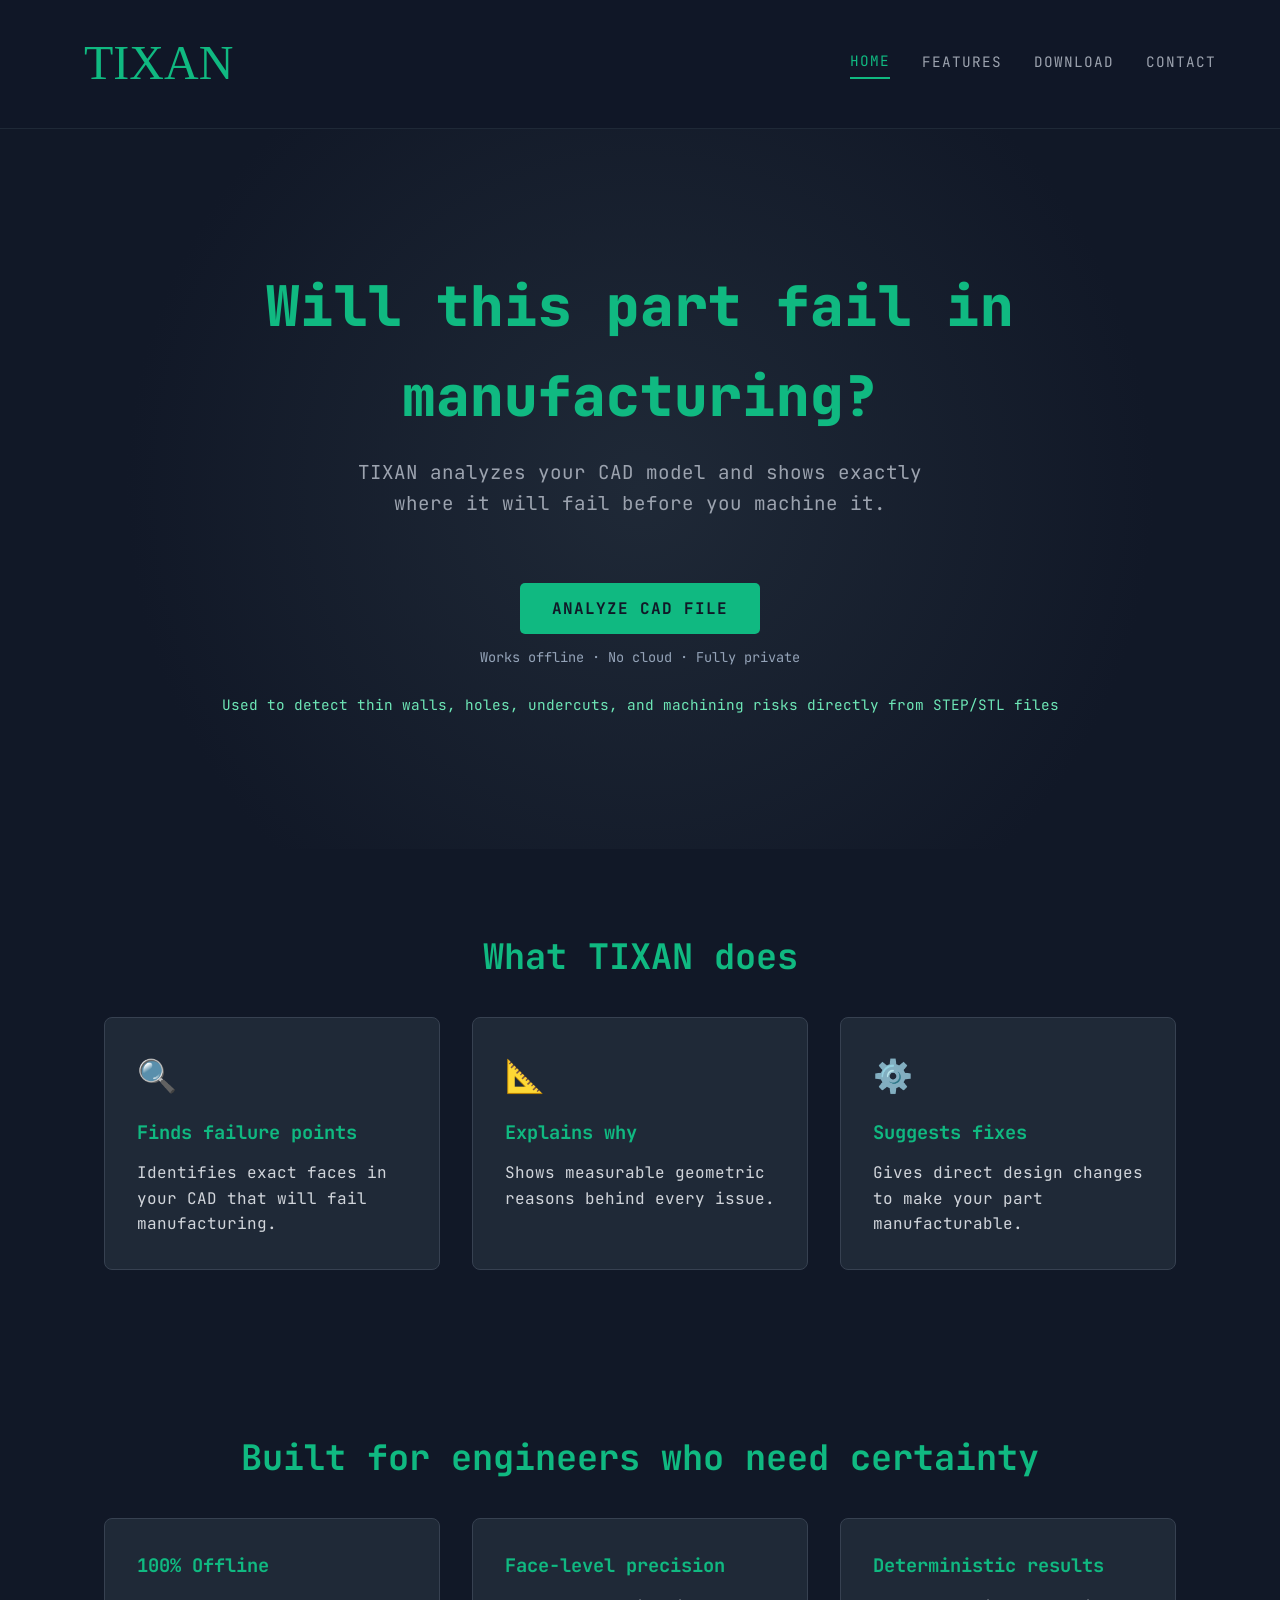
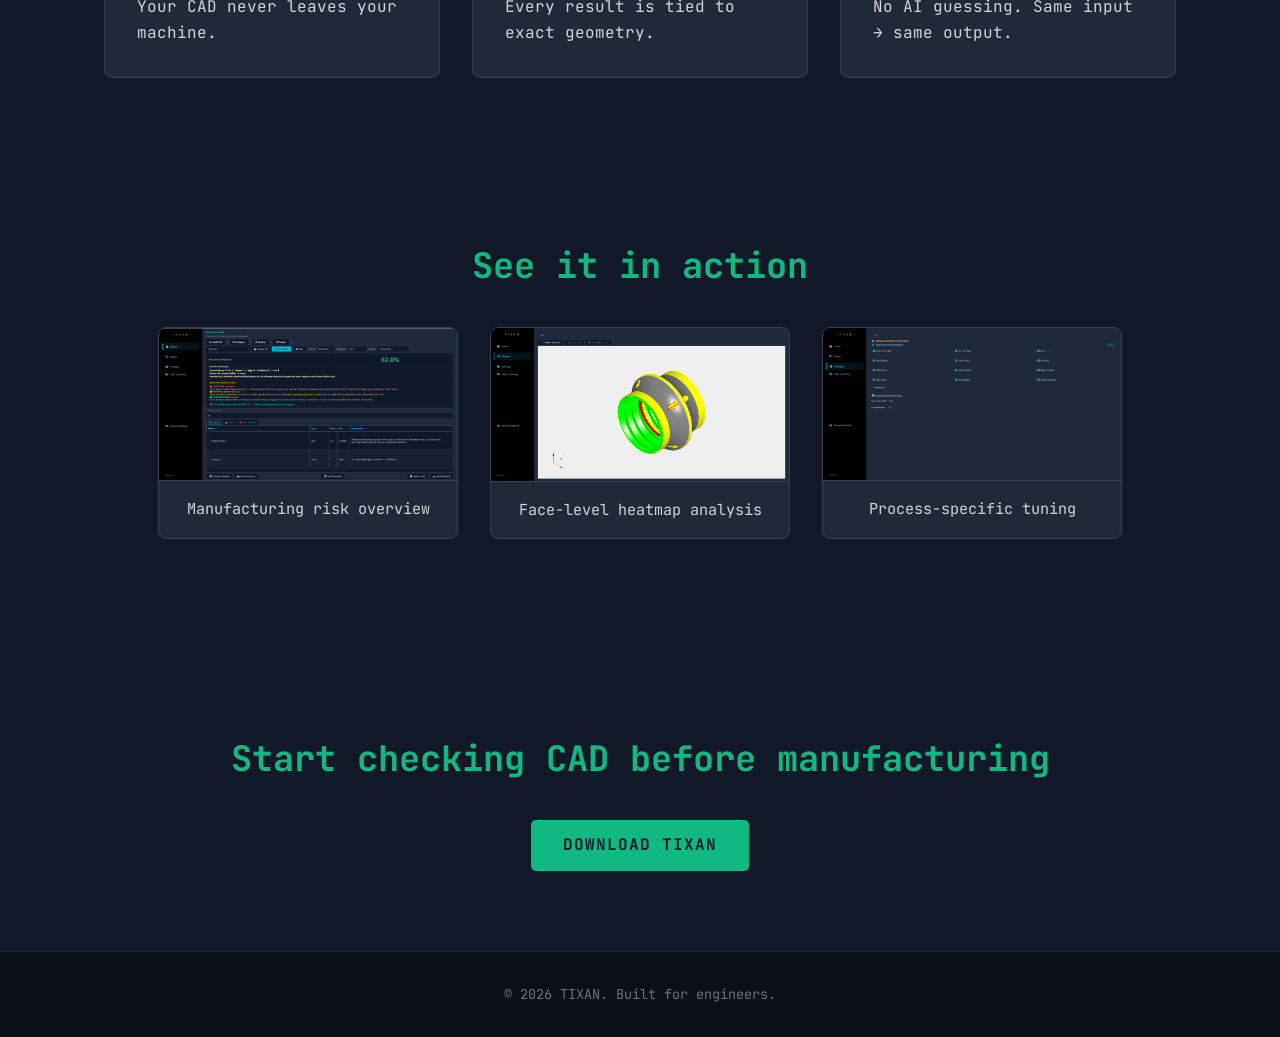
==== commit c0124caa: "Update index.html" ====
--- a/index.html
+++ b/index.html
@@ -2,262 +2,146 @@
 <html lang="en">
 <head>
   <meta charset="UTF-8">
-  <meta name="google-site-verification" content="AfmRCIvm6Zfz8gP_DO6KTsjFMMfP5kKDORacFS5gQ_g" />
   <meta name="viewport" content="width=device-width, initial-scale=1.0">
-  <!-- SEO Meta Tags -->
-  <meta name="description" content="TIXAN is a fully offline, deterministic manufacturing intelligence system that analyzes STEP files and returns face‑level manufacturability reports with process‑aware scoring. Semantic geometry reasoning for machining, molding, casting, sheet metal, and additive manufacturing.">
-  <meta name="keywords" content="TIXAN, manufacturing intelligence, CAD analysis, STEP file, manufacturability, semantic geometry, injection molding, machining, casting, sheet metal, additive manufacturing, design for manufacturing, DFM">
-  <meta name="author" content="TIXAN">
-  <meta name="robots" content="index, follow">
-  <!-- Open Graph / Social Media -->
-  <meta property="og:title" content="TIXAN – Deterministic Manufacturing Intelligence">
-  <meta property="og:description" content="Offline CAD analysis with face‑level traceability. No AI, no cloud – just geometry you can verify.">
-  <meta property="og:type" content="website">
-  <meta property="og:url" content="https://abraham20dev.github.io/tixan_landing/index.html">
-  <meta property="og:image" content="https://abraham20dev.github.io/tixan_landing/screenshots/dashboard.png">
-  <title>TIXAN – Deterministic Manufacturing Intelligence | Semantic Geometry CAD Analysis</title>
+
+  <title>TIXAN – Manufacturing Failure Detection for CAD</title>
+
+  <meta name="description" content="TIXAN detects manufacturing failures in CAD models before production. Fully offline STEP/STL analysis with exact face-level insights.">
+
   <link rel="stylesheet" href="style.css">
   <link href="https://fonts.googleapis.com/css2?family=JetBrains+Mono:wght@400;700;800&display=swap" rel="stylesheet">
-  <!-- Google tag (gtag.js) -->
-  <script async src="https://www.googletagmanager.com/gtag/js?id=G-0Y6SENL8BB"></script>
-  <script>
-    window.dataLayer = window.dataLayer || [];
-    function gtag(){dataLayer.push(arguments);}
-    gtag('js', new Date());
-    gtag('config', 'G-0Y6SENL8BB');
-  </script>
 </head>
+
 <body>
-  <header>
-    <svg class="tixan-logo" viewBox="0 0 500 80" xmlns="http://www.w3.org/2000/svg">
-      <defs>
-        <linearGradient id="metalGrad" x1="20%" y1="10%" x2="80%" y2="95%">
-          <stop offset="0%" stop-color="#f8fafc"/>
-          <stop offset="25%" stop-color="#e2e8f0"/>
-          <stop offset="50%" stop-color="#cbd5e1"/>
-          <stop offset="70%" stop-color="#94a3b8"/>
-          <stop offset="100%" stop-color="#475569"/>
-        </linearGradient>
-        <linearGradient id="shineGrad" x1="15%" y1="5%" x2="70%" y2="80%">
-          <stop offset="0%" stop-color="#ffffff" stop-opacity="0.95"/>
-          <stop offset="35%" stop-color="#f1f5f9" stop-opacity="0.8"/>
-          <stop offset="100%" stop-color="#64748b" stop-opacity="0.35"/>
-        </linearGradient>
-      </defs>
-      <!-- Metallic T -->
-      <path d="M5 5 H120 V30 H85 V75 H40 V30 H5 Z" fill="url(#metalGrad)" stroke="#334155" stroke-width="6" stroke-linejoin="round"/>
-      <path d="M5 5 H120 V30 H85 V75 H40 V30 H5 Z" fill="url(#shineGrad)" opacity="0.85"/>
-      <!-- TIXAN Text -->
-      <text x="145" y="65" font-family="Arial Black, sans-serif" font-size="48" font-weight="900" fill="#e2e8f0" stroke="#0f172a" stroke-width="6" paint-order="stroke">TIXAN</text>
-    </svg>
-    <div class="hamburger"><span></span><span></span><span></span></div>
-    <nav>
-      <a href="index.html" class="active">Home</a>
-      <a href="about.html">About</a>
-      <a href="features.html">Features</a>
-      <a href="download.html">Download</a>
-      <a href="contact.html">Contact</a>
-    </nav>
-  </header>
 
-  <section class="hero">
-    <h1>Stop manually checking your CAD files</h1>
-    <p>
-        TIXAN reads your STEP or STL file and instantly tells you exactly which faces are too thin,
-        too deep, or impossible to machine – with exact measurements, no cloud, no AI. Mathematically it calculates the suggestions to make using phyiscs
-    </p>
-    <div class="hero-cta">
-        <a href="download.html" class="btn">📥 Download for Windows</a>
-        <span class="hero-note">No installation · Works offline · 100% private</span>
-    </div>
-    <div class="hero-proof">
-        ✅ Join 50+ engineers already downloaded &nbsp;|&nbsp; ✅ 13 built‑in manufacturing checks &nbsp;|&nbsp; ✅ 5 process modes
-    </div>
+<header>
+  <svg class="tixan-logo" viewBox="0 0 500 80" xmlns="http://www.w3.org/2000/svg">
+    <text x="20" y="55" font-size="48" font-family="Arial Black" fill="#10b981">TIXAN</text>
+  </svg>
+
+  <div class="hamburger"><span></span><span></span><span></span></div>
+
+  <nav>
+    <a href="index.html" class="active">Home</a>
+    <a href="features.html">Features</a>
+    <a href="download.html">Download</a>
+    <a href="contact.html">Contact</a>
+  </nav>
+</header>
+
+<!-- HERO -->
+<section class="hero">
+
+  <h1>Will this part fail in manufacturing?</h1>
+
+  <p>
+    TIXAN analyzes your CAD model and shows exactly where it will fail
+    before you machine it.
+  </p>
+
+  <div class="hero-cta">
+    <a href="download.html" class="btn">Analyze CAD File</a>
+    <span class="hero-note">Works offline · No cloud · Fully private</span>
+  </div>
+
+  <div class="hero-proof">
+    Used to detect thin walls, holes, undercuts, and machining risks directly from STEP/STL files
+  </div>
+
 </section>
 
-  <!-- ── Screenshots & Video Tutorials ── -->
-  <section class="section">
-    <h2>See it in action</h2>
+<!-- SIMPLE VALUE SECTION -->
+<section class="section">
 
-    <!-- Screenshots -->
-    <h3 style="text-align:center; color:#10b981; margin-bottom:1.5rem;">🖼️ App Screenshots</h3>
-    <div class="screenshot-gallery">
-        <div class="gallery-item fade-in">
-            <a href="help_screenshots/home.png" target="_blank">
-                <img src="help_screenshots/home.png" alt="TIXAN Home Page – Score, decision guide, and issues table" loading="lazy">
-            </a>
-            <p>Home Page – Dashboard, score, decision guide, and issue tables</p>
-        </div>
-        <div class="gallery-item fade-in">
-            <a href="help_screenshots/viewer.png" target="_blank">
-                <img src="help_screenshots/viewer.png" alt="TIXAN 3D Viewer – Heatmap and interactive highlight" loading="lazy">
-            </a>
-            <p>3D Viewer – Face‑coloured heatmap, wireframe, and orange highlight</p>
-        </div>
-        <div class="gallery-item fade-in">
-            <a href="help_screenshots/settings.png" target="_blank">
-                <img src="help_screenshots/settings.png" alt="TIXAN Settings – Detector configuration and score parameters" loading="lazy">
-            </a>
-            <p>Settings Page – Enable/disable detectors, tune thresholds, adjust scoring</p>
-        </div>
-        <div class="gallery-item fade-in">
-            <a href="help_screenshots/help.png" target="_blank">
-                <img src="help_screenshots/help.png" alt="TIXAN Help & Learning – Quick start, features, and standards" loading="lazy">
-            </a>
-            <p>Help & Learning – Quick start guide, user manual, and standards reference</p>
-        </div>
+  <h2>What TIXAN does</h2>
+
+  <div class="feature-grid">
+
+    <div class="feature-card">
+      <div class="feature-icon">🔍</div>
+      <h3>Finds failure points</h3>
+      <p>Identifies exact faces in your CAD that will fail manufacturing.</p>
     </div>
 
-    <!-- Video Tutorials -->
-    <h3 style="text-align:center; color:#10b981; margin:2.5rem 0 1.5rem;">🎬 Quick Tutorials</h3>
-    <div class="video-gallery">
-        <div class="video-card fade-in">
-            <video controls poster="help_screenshots/home.png" preload="metadata">
-                <source src="help_videos/home.mp4" type="video/mp4">
-                Your browser does not support the video tag.
-            </video>
-            <p>Home Page – Load a STEP, run analysis, and understand the score</p>
-        </div>
-        <div class="video-card fade-in">
-            <video controls poster="help_screenshots/viewer.png" preload="metadata">
-                <source src="help_videos/viewer.mp4" type="video/mp4">
-                Your browser does not support the video tag.
-            </video>
-            <p>3D Viewer – Inspect issues, toggle wireframe, and use clip planes</p>
-        </div>
-        <div class="video-card fade-in">
-            <video controls poster="help_screenshots/home.png" preload="metadata">
-                <source src="help_videos/report.mp4" type="video/mp4">
-                Your browser does not support the video tag.
-            </video>
-            <p>Reports – Export HTML, verify pass/fail, and compare revisions</p>
-        </div>
-        <div class="video-card fade-in">
-            <video controls poster="help_screenshots/settings.png" preload="metadata">
-                <source src="help_videos/settings.mp4" type="video/mp4">
-                Your browser does not support the video tag.
-            </video>
-            <p>Settings – Customise detectors and shop‑specific thresholds</p>
-        </div>
+    <div class="feature-card">
+      <div class="feature-icon">📐</div>
+      <h3>Explains why</h3>
+      <p>Shows measurable geometric reasons behind every issue.</p>
     </div>
-    <p style="text-align:center; color:#94a3b8; font-size:0.85rem; margin-top:1rem;">
-        All videos are short, offline‑friendly MP4 files. Click to play right here.
-    </p>
-  </section>
 
-  <!-- ── Original three features ── -->
-  <section class="section">
-    <h2>Engineered from first principles. Verified at every face.</h2>
-    <div class="feature-grid">
-      <div class="feature-card fade-in">
-        <div class="feature-icon">🔍</div>
-        <h3>Face‑Level Traceability</h3>
-        <p>Every issue links to a specific CAD face with an exact measurement.</p>
-      </div>
-      <div class="feature-card fade-in">
-        <div class="feature-icon">🛡️</div>
-        <h3>13 Manufacturing Detectors</h3>
-        <p>Planar Thin‑Walls, holes, Cylindrical Thin‑Wall, Small Internal Radii, Deep pockets, Undercuts, Draft angles, Rib / Boss / Web, Edge Classifier, Hole‑Edge Proximity, AM Support, Setup Feasibility, Tolerance Sensitivity</p>
-      </div>
-      <div class="feature-card fade-in">
-        <div class="feature-icon">⚙️</div>
-        <h3>5 Process Modes</h3>
-        <p>Machining, Molding, Casting, Sheet Metal, Additive. Each with custom thresholds.</p>
-      </div>
+    <div class="feature-card">
+      <div class="feature-icon">⚙️</div>
+      <h3>Suggests fixes</h3>
+      <p>Gives direct design changes to make your part manufacturable.</p>
     </div>
-  </section>
-  <!-- ── Axiom Structural Intelligence ── -->
-  <section class="section">
-    <h2>Now with Axiom Structural Intelligence</h2>
-    <p style="text-align:center; color:#94a3b8; max-width:800px; margin:0 auto 2rem;">
-      TIXAN v1.2.6 doesn’t just find manufacturability issues – it traces force flow, computes exact
-      deflection & stress, and gives you physics‑backed design fixes. All offline. No mesh.
-    </p>
-    <div class="feature-grid">
-      <div class="feature-card fade-in">
-        <div class="feature-icon">🔗</div>
-        <h3>Load Path Tracing</h3>
-        <p>Automatically discover how force moves from the applied load through the part to the supports.
-           Every path is ranked by confidence and highlights the weakest structural link.</p>
-      </div>
-      <div class="feature-card fade-in">
-        <div class="feature-icon">⚡</div>
-        <h3>Deterministic Physics Engine</h3>
-        <p>Deflection, von Mises stress, safety factor, buckling, and natural frequency – computed from
-           closed‑form engineering formulas using your exact CAD geometry.</p>
-      </div>
-      <div class="feature-card fade-in">
-        <div class="feature-icon">💡</div>
-        <h3>Verified Design Suggestions</h3>
-        <p>Get concrete, equation‑backed recommendations like “increase thickness of face 32 from 1.0 mm
-           to 1.5 mm to reduce deflection by 70%”. Each move is automatically checked for feasibility.</p>
-      </div>
-      <div class="feature-card fade-in">
-        <div class="feature-icon">🎛️</div>
-        <h3>Interactive Controls</h3>
-        <p>Adjust force magnitude, change material (Steel / Aluminum / Titanium / ABS), or click any face
-           on the 3D model to define exactly where the load is applied or where the part is clamped.</p>
-      </div>
+
+  </div>
+</section>
+
+<!-- TRUST SECTION -->
+<section class="section">
+
+  <h2>Built for engineers who need certainty</h2>
+
+  <div class="feature-grid">
+
+    <div class="feature-card">
+      <h3>100% Offline</h3>
+      <p>Your CAD never leaves your machine.</p>
     </div>
-  </section>
-  <!-- ── NEW: Designed for Trust section ── -->
-  <section class="section">
-    <h2>Designed for Trust. Built for the Shop Floor.</h2>
-    <div class="feature-grid">
-      <div class="feature-card fade-in">
-        <div class="feature-icon">🧠</div>
-        <h3>Adaptive Shop‑Brain</h3>
-        <p>
-          TIXAN learns from your shop’s decisions. Mark any issue as accepted and the system remembers – 
-          automatically adjusting severity over time. No cloud, no external servers. Your shop’s intelligence 
-          stays with you, making each report smarter than the last.
-        </p>
-      </div>
-      <div class="feature-card fade-in">
-        <div class="feature-icon">🔬</div>
-        <h3>Physics‑Based Heuristics</h3>
-        <p>
-          Every recommendation is grounded in real‑world physics, not guesswork. Cantilever deflection, 
-          tool stick‑out limits, hole‑edge breakout – all calculated from exact geometry. You get manufacturing 
-          advice you can trust, backed by measurable first‑principle reasoning.
-        </p>
-      </div>
-      <div class="feature-card fade-in">
-        <div class="feature-icon">📈</div>
-        <h3>Manufacturing Maturity Score</h3>
-        <p>
-          A single number from 1 to 10 that rates how production‑ready your part is. Combines criticality, 
-          count of issues, and process‑specific thresholds into an instant readiness indicator. 
-          No interpretation needed – know in seconds if your design is shop‑ready.
-        </p>
-      </div>
-      <div class="feature-card fade-in">
-        <div class="feature-icon">📄</div>
-        <h3>Interactive Modern Report</h3>
-        <p>
-          Export a self‑contained HTML report with a full analytics dashboard, severity breakdown, 
-          design‑change simulator, and issue register. Print to PDF or share offline – the report is 
-          styled for clarity and built to support real shop‑floor decisions.
-        </p>
-      </div>
+
+    <div class="feature-card">
+      <h3>Face-level precision</h3>
+      <p>Every result is tied to exact geometry.</p>
     </div>
-  </section>
 
-  <footer>
-    <div class="footer-links">
-      <a href="index.html">Home</a> |
-      <a href="about.html">About</a> |
-      <a href="features.html">Features</a> |
-      <a href="download.html">Download</a> |
-      <a href="contact.html">Contact</a>
+    <div class="feature-card">
+      <h3>Deterministic results</h3>
+      <p>No AI guessing. Same input → same output.</p>
     </div>
-    <p>&copy; 2026 TIXAN. Built for engineers, by engineers.</p>
-    <p><small>This site does not use cookies or collect personal data.</small></p>
-  </footer>
-  <script src="script.js"></script>
-<div id="sticky-download">
-    <span>🔧 TIXAN is hear to help you catch DFM mistakes before machining</span>
-    <a href="download.html" class="btn">Download for Windows</a>
-</div>
+
+  </div>
+
+</section>
+
+<!-- SCREENSHOT STRIP (KEEP THIS IMPORTANT) -->
+<section class="section">
+
+  <h2>See it in action</h2>
+
+  <div class="screenshot-gallery">
+    <div class="gallery-item">
+      <img src="help_screenshots/home.png" alt="TIXAN Dashboard">
+      <p>Manufacturing risk overview</p>
+    </div>
+
+    <div class="gallery-item">
+      <img src="help_screenshots/viewer.png" alt="3D Viewer">
+      <p>Face-level heatmap analysis</p>
+    </div>
+
+    <div class="gallery-item">
+      <img src="help_screenshots/settings.png" alt="Settings">
+      <p>Process-specific tuning</p>
+    </div>
+  </div>
+
+</section>
+
+<!-- FINAL CTA -->
+<section class="section" style="text-align:center;">
+
+  <h2>Start checking CAD before manufacturing</h2>
+
+  <a href="download.html" class="btn">Download TIXAN</a>
+
+</section>
+
+<footer>
+  <p>&copy; 2026 TIXAN. Built for engineers.</p>
+</footer>
+
+<script src="script.js"></script>
+
 </body>
 </html>
--- a/style.css
+++ b/style.css
@@ -14,7 +14,45 @@
 
 a { color: #10b981; text-decoration: none; transition: color 0.3s; }
 a:hover { color: #34d399; }
-
+/* ── Sticky download bar ── */
+#sticky-download {
+    position: fixed;
+    bottom: 0;
+    left: 0;
+    width: 100%;
+    background: #1e293b;
+    border-top: 1px solid #334155;
+    padding: 0.8rem 5%;
+    display: flex;
+    justify-content: center;
+    align-items: center;
+    gap: 1.5rem;
+    z-index: 200;
+    font-size: 0.95rem;
+    color: #d1d5db;
+}
+@media (max-width: 600px) {
+    #sticky-download { flex-direction: column; gap: 0.5rem; }
+}
+
+/* ── Hero CTA area ── */
+.hero-cta {
+    display: flex;
+    flex-direction: column;
+    align-items: center;
+    gap: 0.8rem;
+    margin-top: 2rem;
+}
+.hero-note {
+    font-size: 0.85rem;
+    color: #94a3b8;
+}
+.hero-proof {
+    margin-top: 1.5rem;
+    font-size: 0.9rem;
+    color: #6ee7b7;
+    text-align: center;
+}
 /* ===== Header ===== */
 header {
   display: flex;
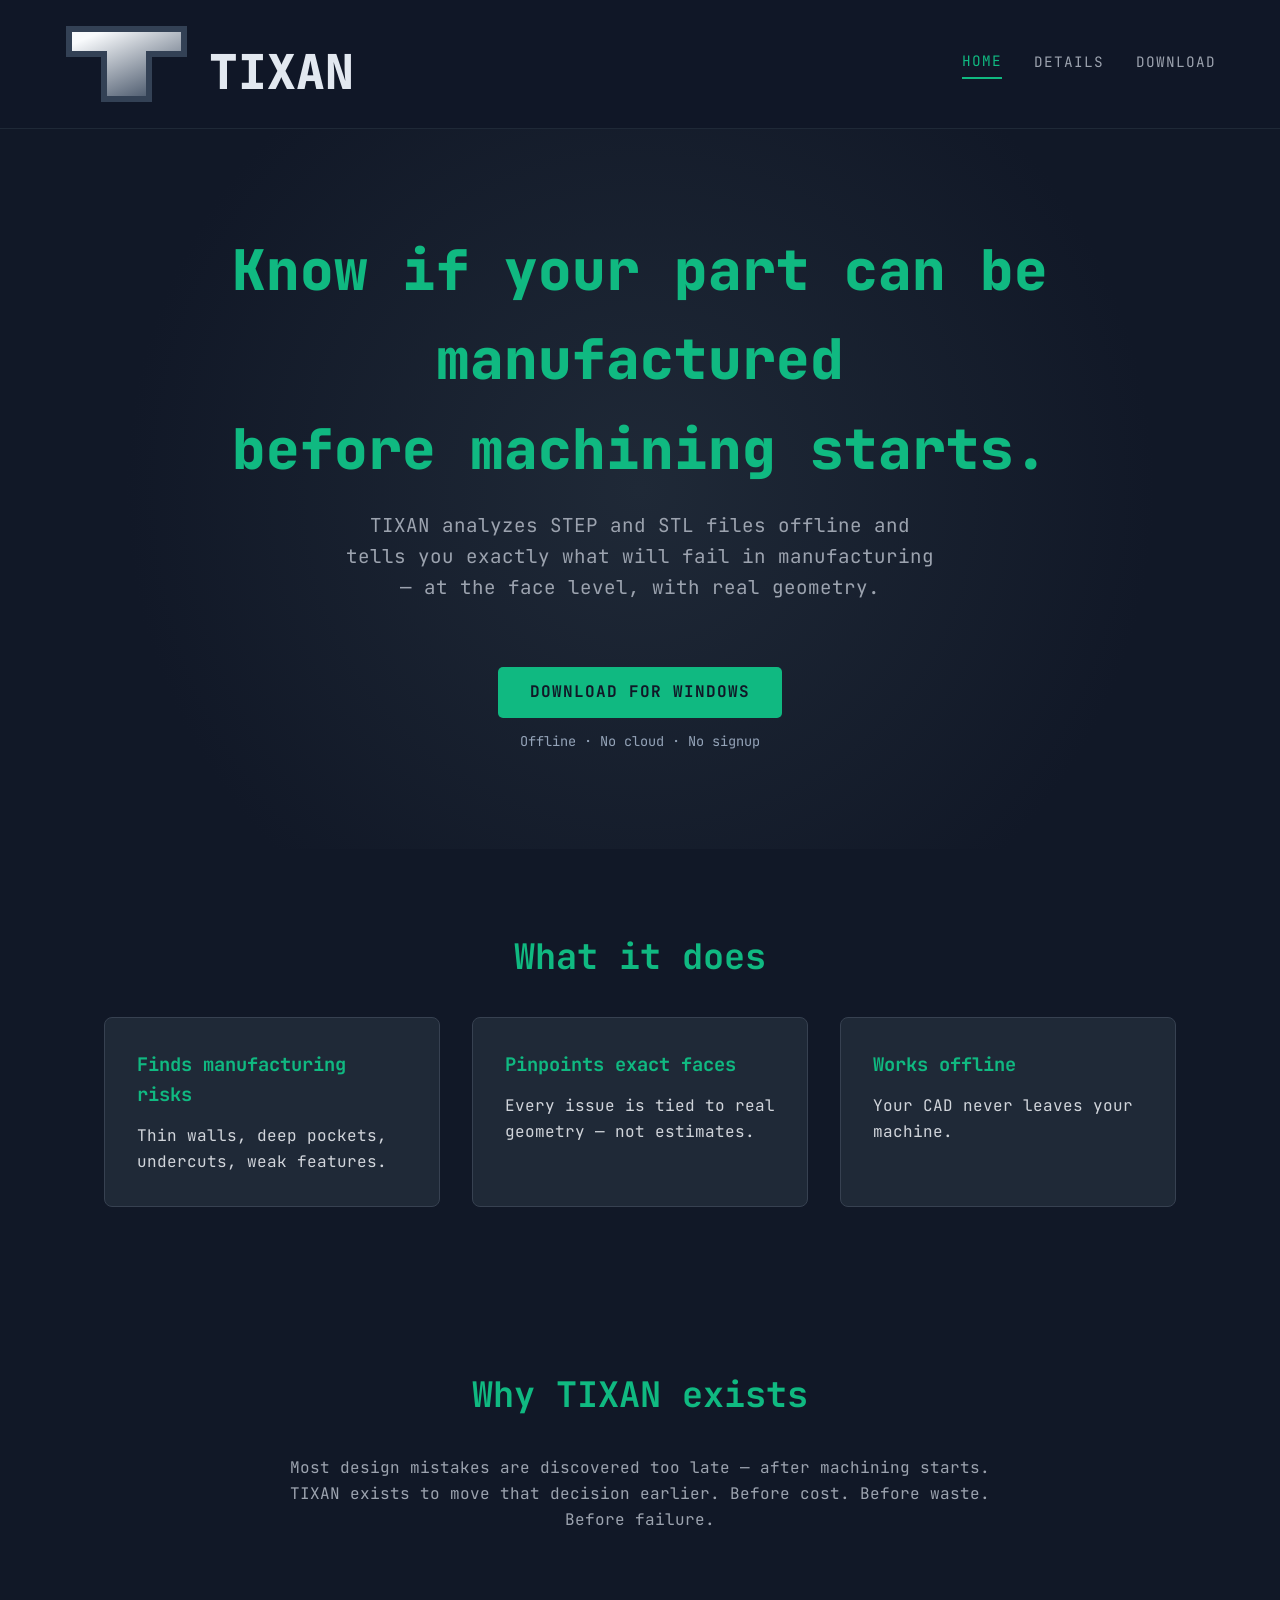
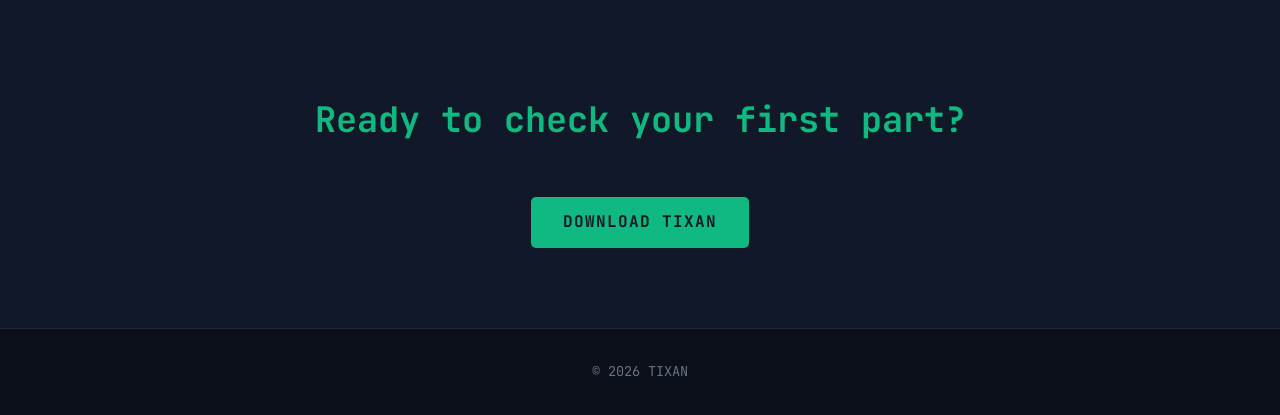
==== commit 55687d07: "Update index.html" ====
--- a/index.html
+++ b/index.html
@@ -4,9 +4,11 @@
   <meta charset="UTF-8">
   <meta name="viewport" content="width=device-width, initial-scale=1.0">
 
-  <title>TIXAN – Manufacturing Failure Detection for CAD</title>
+  <meta name="description" content="TIXAN: Offline manufacturing intelligence for STEP and STL files. Know if a part is manufacturable before machining starts.">
+  <meta name="keywords" content="TIXAN, CAD analysis, DFM, STEP analyzer, STL analysis, manufacturability">
+  <meta name="author" content="TIXAN">
 
-  <meta name="description" content="TIXAN detects manufacturing failures in CAD models before production. Fully offline STEP/STL analysis with exact face-level insights.">
+  <title>TIXAN</title>
 
   <link rel="stylesheet" href="style.css">
   <link href="https://fonts.googleapis.com/css2?family=JetBrains+Mono:wght@400;700;800&display=swap" rel="stylesheet">
@@ -14,131 +16,108 @@
 
 <body>
 
+<!-- HEADER (minimal navigation only) -->
 <header>
-  <svg class="tixan-logo" viewBox="0 0 500 80" xmlns="http://www.w3.org/2000/svg">
-    <text x="20" y="55" font-size="48" font-family="Arial Black" fill="#10b981">TIXAN</text>
+  <svg class="tixan-logo" viewBox="0 0 500 80">
+    <defs>
+      <linearGradient id="metalGrad" x1="20%" y1="10%" x2="80%" y2="95%">
+        <stop offset="0%" stop-color="#f8fafc"/>
+        <stop offset="100%" stop-color="#475569"/>
+      </linearGradient>
+    </defs>
+
+    <path d="M5 5 H120 V30 H85 V75 H40 V30 H5 Z"
+          fill="url(#metalGrad)" stroke="#334155" stroke-width="6"/>
+
+    <text x="145" y="65" font-size="48" font-weight="900" fill="#e2e8f0">
+      TIXAN
+    </text>
   </svg>
-
-  <div class="hamburger"><span></span><span></span><span></span></div>
 
   <nav>
     <a href="index.html" class="active">Home</a>
-    <a href="features.html">Features</a>
+    <a href="features.html">Details</a>
     <a href="download.html">Download</a>
-    <a href="contact.html">Contact</a>
   </nav>
 </header>
 
-<!-- HERO -->
+
+<!-- HERO (ONE IDEA ONLY) -->
 <section class="hero">
 
-  <h1>Will this part fail in manufacturing?</h1>
+  <h1>
+    Know if your part can be manufactured<br>
+    before machining starts.
+  </h1>
 
   <p>
-    TIXAN analyzes your CAD model and shows exactly where it will fail
-    before you machine it.
+    TIXAN analyzes STEP and STL files offline and tells you exactly
+    what will fail in manufacturing — at the face level, with real geometry.
   </p>
 
   <div class="hero-cta">
-    <a href="download.html" class="btn">Analyze CAD File</a>
-    <span class="hero-note">Works offline · No cloud · Fully private</span>
-  </div>
-
-  <div class="hero-proof">
-    Used to detect thin walls, holes, undercuts, and machining risks directly from STEP/STL files
+    <a href="download.html" class="btn">Download for Windows</a>
+    <div class="hero-note">Offline · No cloud · No signup</div>
   </div>
 
 </section>
 
-<!-- SIMPLE VALUE SECTION -->
+
+<!-- SIMPLE PROOF (NOT FEATURES) -->
 <section class="section">
 
-  <h2>What TIXAN does</h2>
+  <h2>What it does</h2>
 
   <div class="feature-grid">
 
     <div class="feature-card">
-      <div class="feature-icon">🔍</div>
-      <h3>Finds failure points</h3>
-      <p>Identifies exact faces in your CAD that will fail manufacturing.</p>
+      <h3>Finds manufacturing risks</h3>
+      <p>Thin walls, deep pockets, undercuts, weak features.</p>
     </div>
 
     <div class="feature-card">
-      <div class="feature-icon">📐</div>
-      <h3>Explains why</h3>
-      <p>Shows measurable geometric reasons behind every issue.</p>
+      <h3>Pinpoints exact faces</h3>
+      <p>Every issue is tied to real geometry — not estimates.</p>
     </div>
 
     <div class="feature-card">
-      <div class="feature-icon">⚙️</div>
-      <h3>Suggests fixes</h3>
-      <p>Gives direct design changes to make your part manufacturable.</p>
-    </div>
-
-  </div>
-</section>
-
-<!-- TRUST SECTION -->
-<section class="section">
-
-  <h2>Built for engineers who need certainty</h2>
-
-  <div class="feature-grid">
-
-    <div class="feature-card">
-      <h3>100% Offline</h3>
+      <h3>Works offline</h3>
       <p>Your CAD never leaves your machine.</p>
-    </div>
-
-    <div class="feature-card">
-      <h3>Face-level precision</h3>
-      <p>Every result is tied to exact geometry.</p>
-    </div>
-
-    <div class="feature-card">
-      <h3>Deterministic results</h3>
-      <p>No AI guessing. Same input → same output.</p>
     </div>
 
   </div>
 
 </section>
 
-<!-- SCREENSHOT STRIP (KEEP THIS IMPORTANT) -->
+
+<!-- WHY IT EXISTS (VERY IMPORTANT SECTION) -->
 <section class="section">
 
-  <h2>See it in action</h2>
+  <h2>Why TIXAN exists</h2>
 
-  <div class="screenshot-gallery">
-    <div class="gallery-item">
-      <img src="help_screenshots/home.png" alt="TIXAN Dashboard">
-      <p>Manufacturing risk overview</p>
-    </div>
-
-    <div class="gallery-item">
-      <img src="help_screenshots/viewer.png" alt="3D Viewer">
-      <p>Face-level heatmap analysis</p>
-    </div>
-
-    <div class="gallery-item">
-      <img src="help_screenshots/settings.png" alt="Settings">
-      <p>Process-specific tuning</p>
-    </div>
-  </div>
+  <p style="max-width:750px; margin:0 auto; text-align:center; color:#9ca3af;">
+    Most design mistakes are discovered too late — after machining starts.
+    TIXAN exists to move that decision earlier.
+    Before cost. Before waste. Before failure.
+  </p>
 
 </section>
+
 
 <!-- FINAL CTA -->
 <section class="section" style="text-align:center;">
 
-  <h2>Start checking CAD before manufacturing</h2>
+  <h2>Ready to check your first part?</h2>
 
-  <a href="download.html" class="btn">Download TIXAN</a>
+  <a href="download.html" class="btn" style="margin-top:1rem;">
+    Download TIXAN
+  </a>
 
 </section>
 
+
 <footer>
-  <p>&copy; 2026 TIXAN. Built for engineers.</p>
+  <p>&copy; 2026 TIXAN</p>
 </footer>
 
 <script src="script.js"></script>
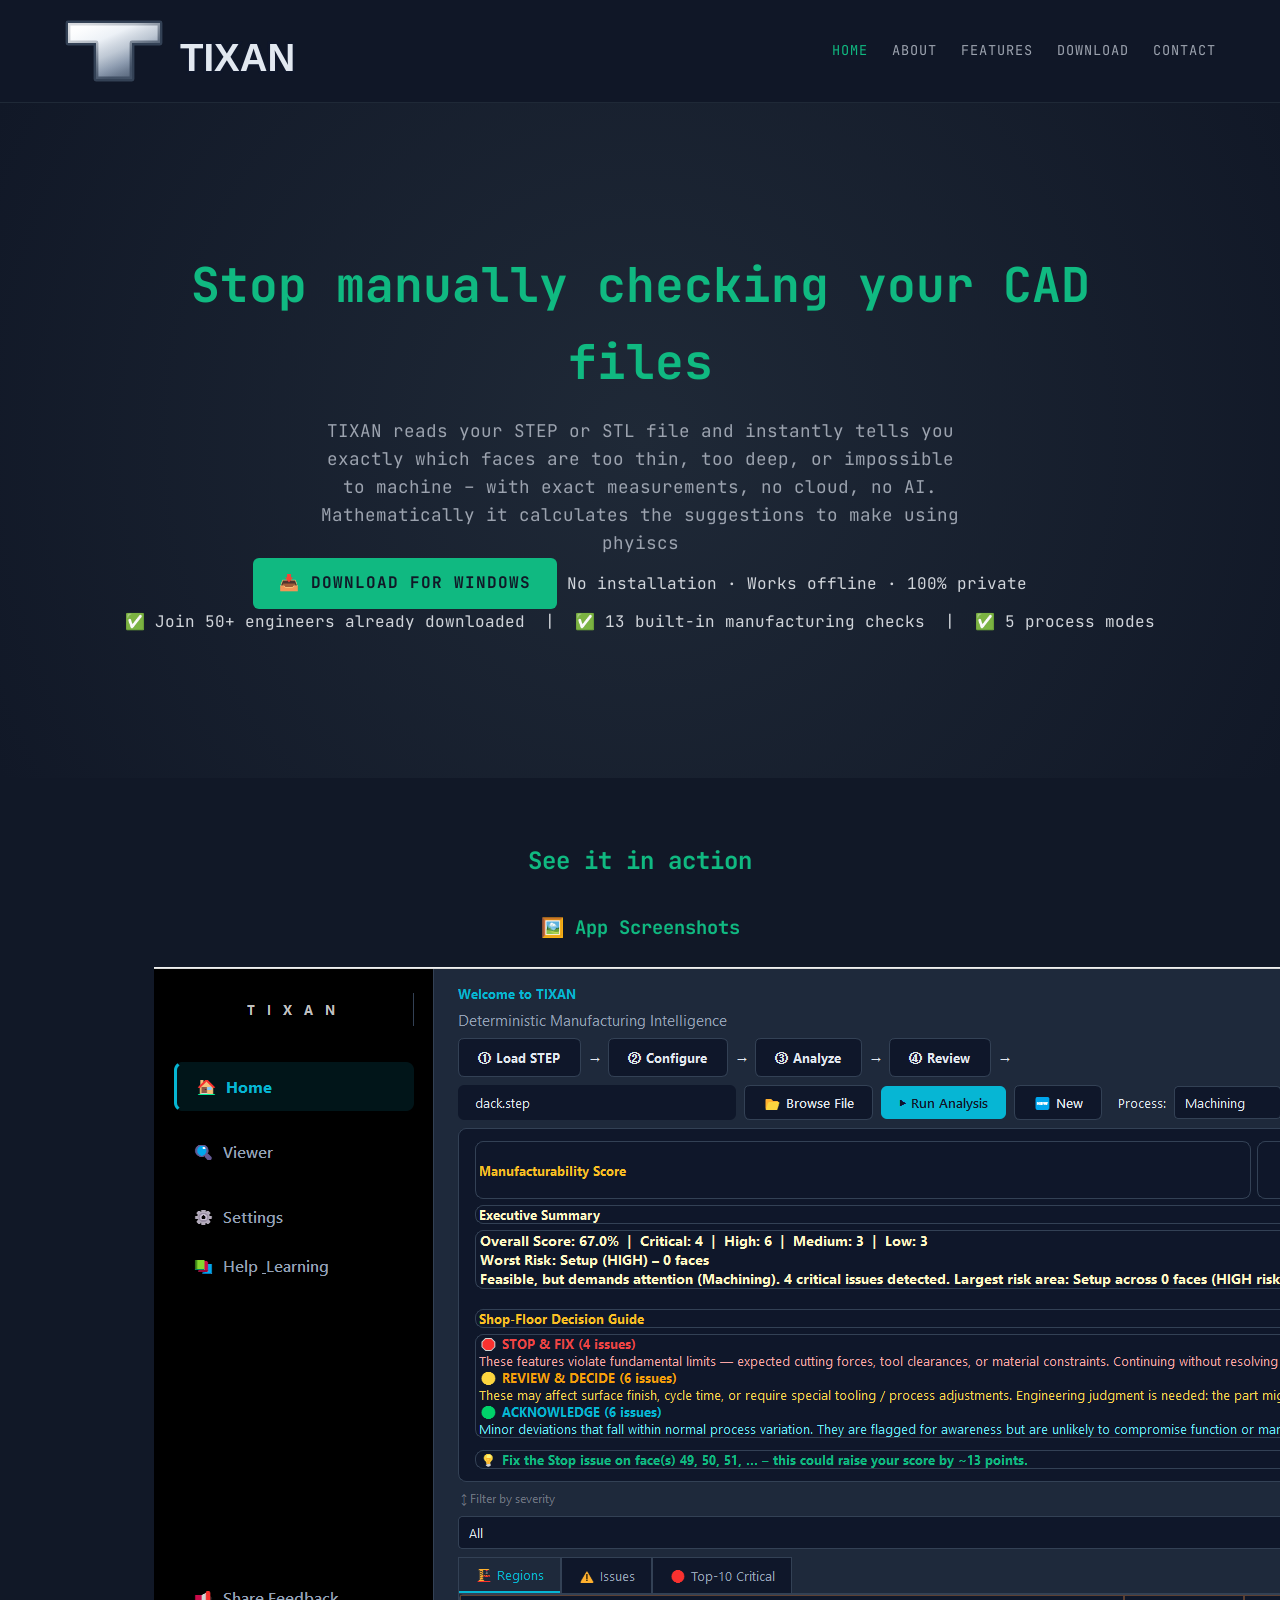
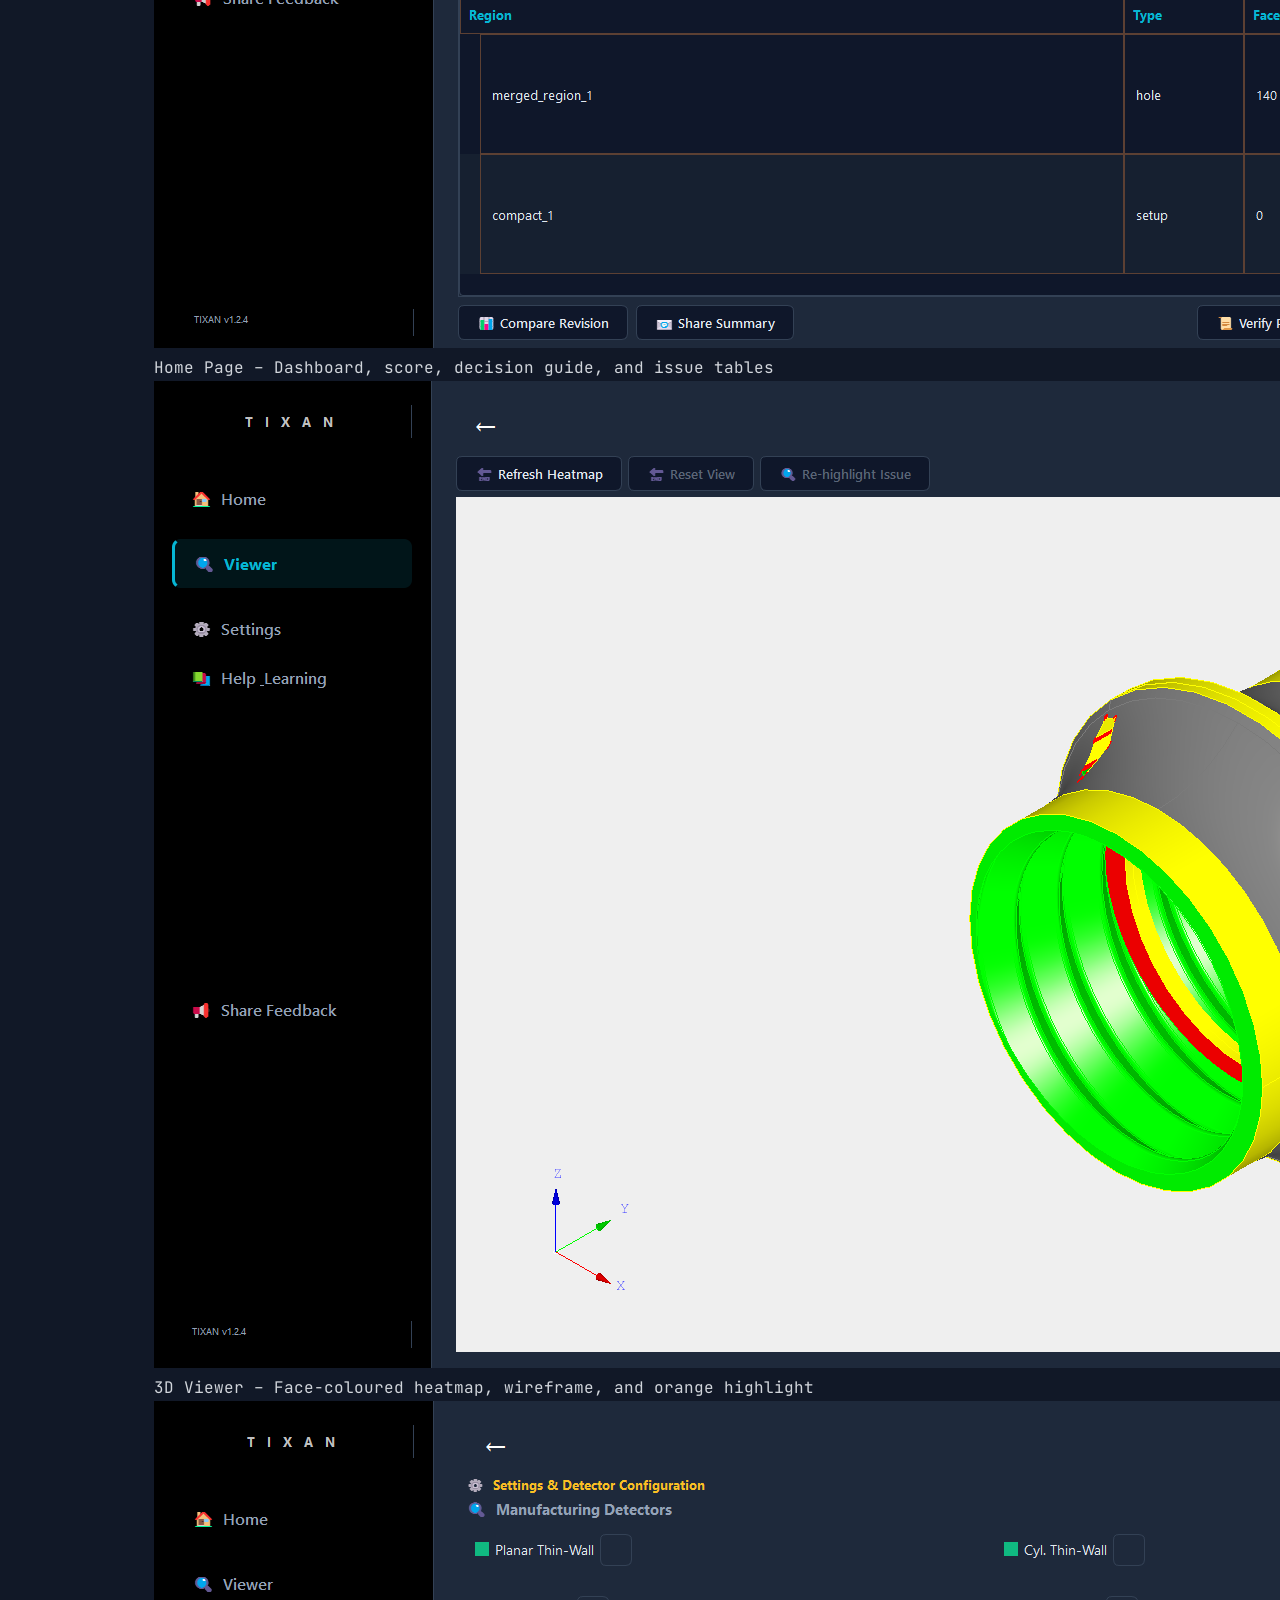
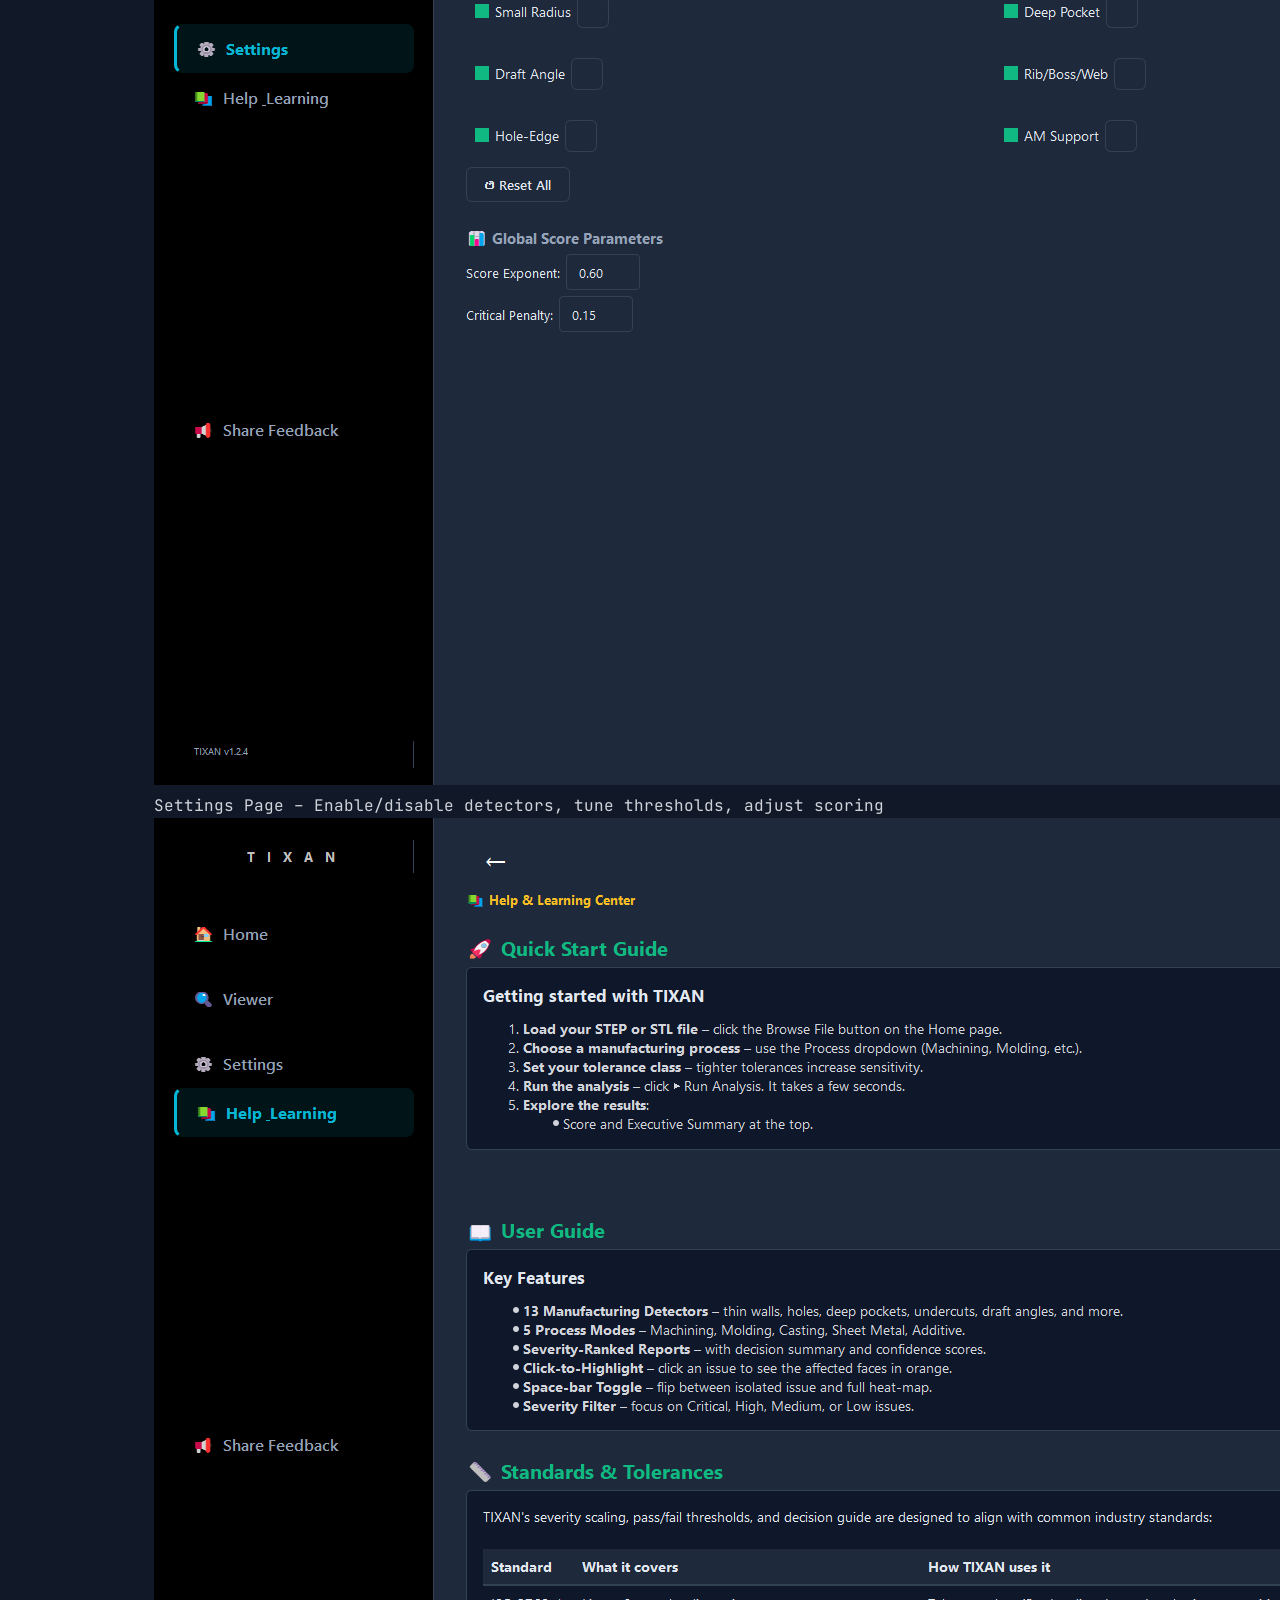
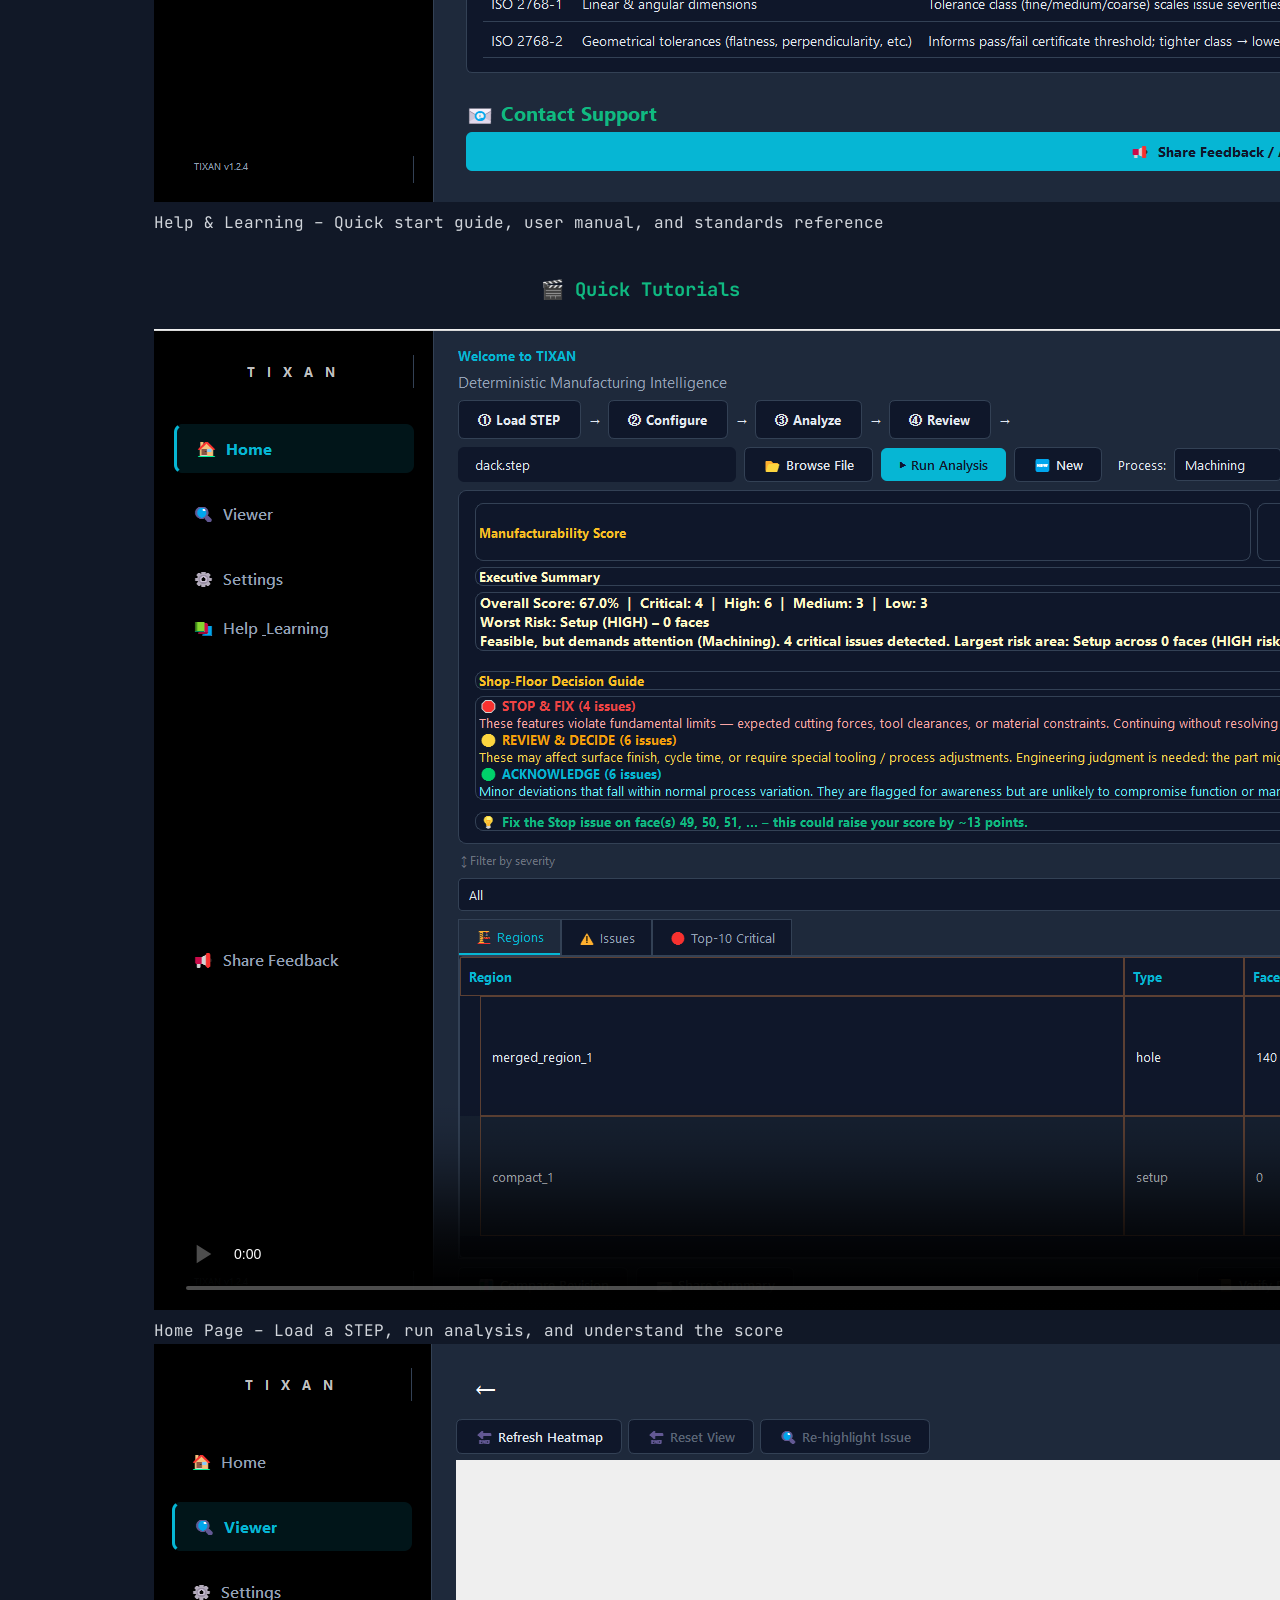
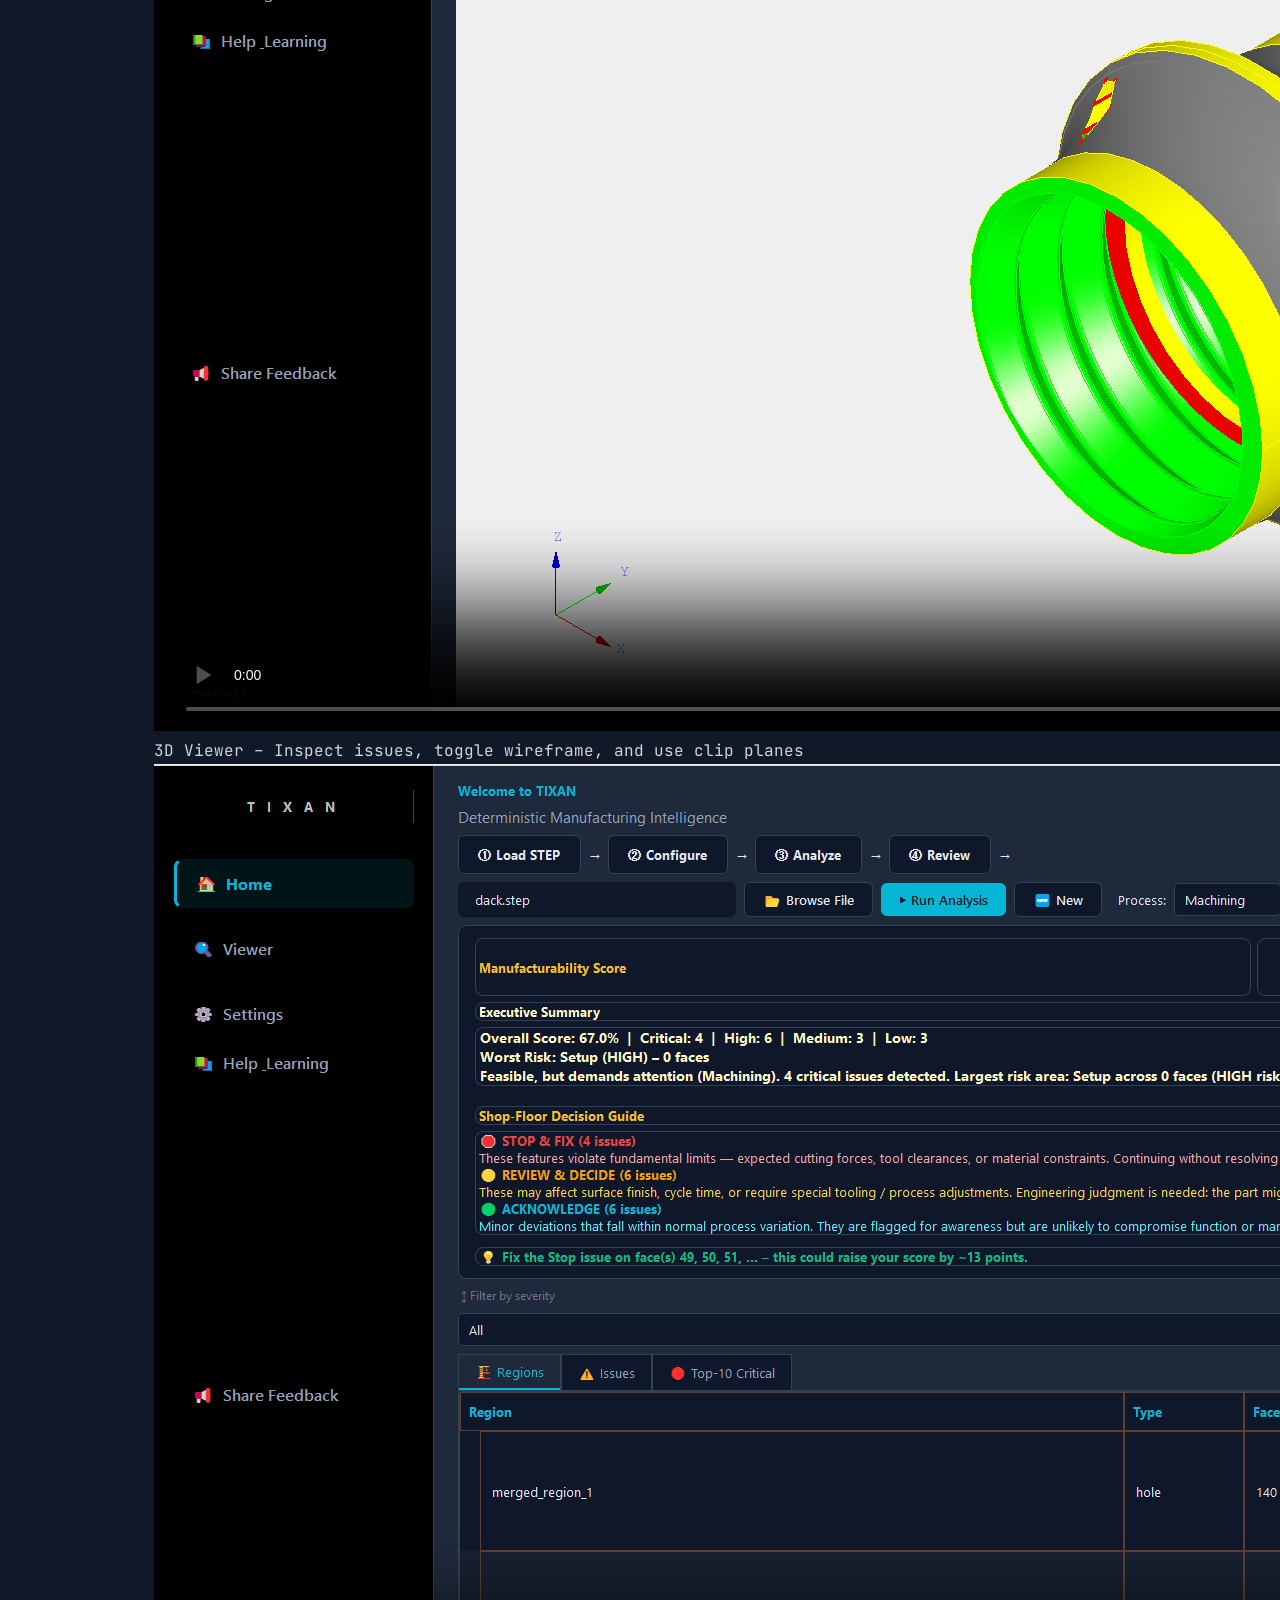
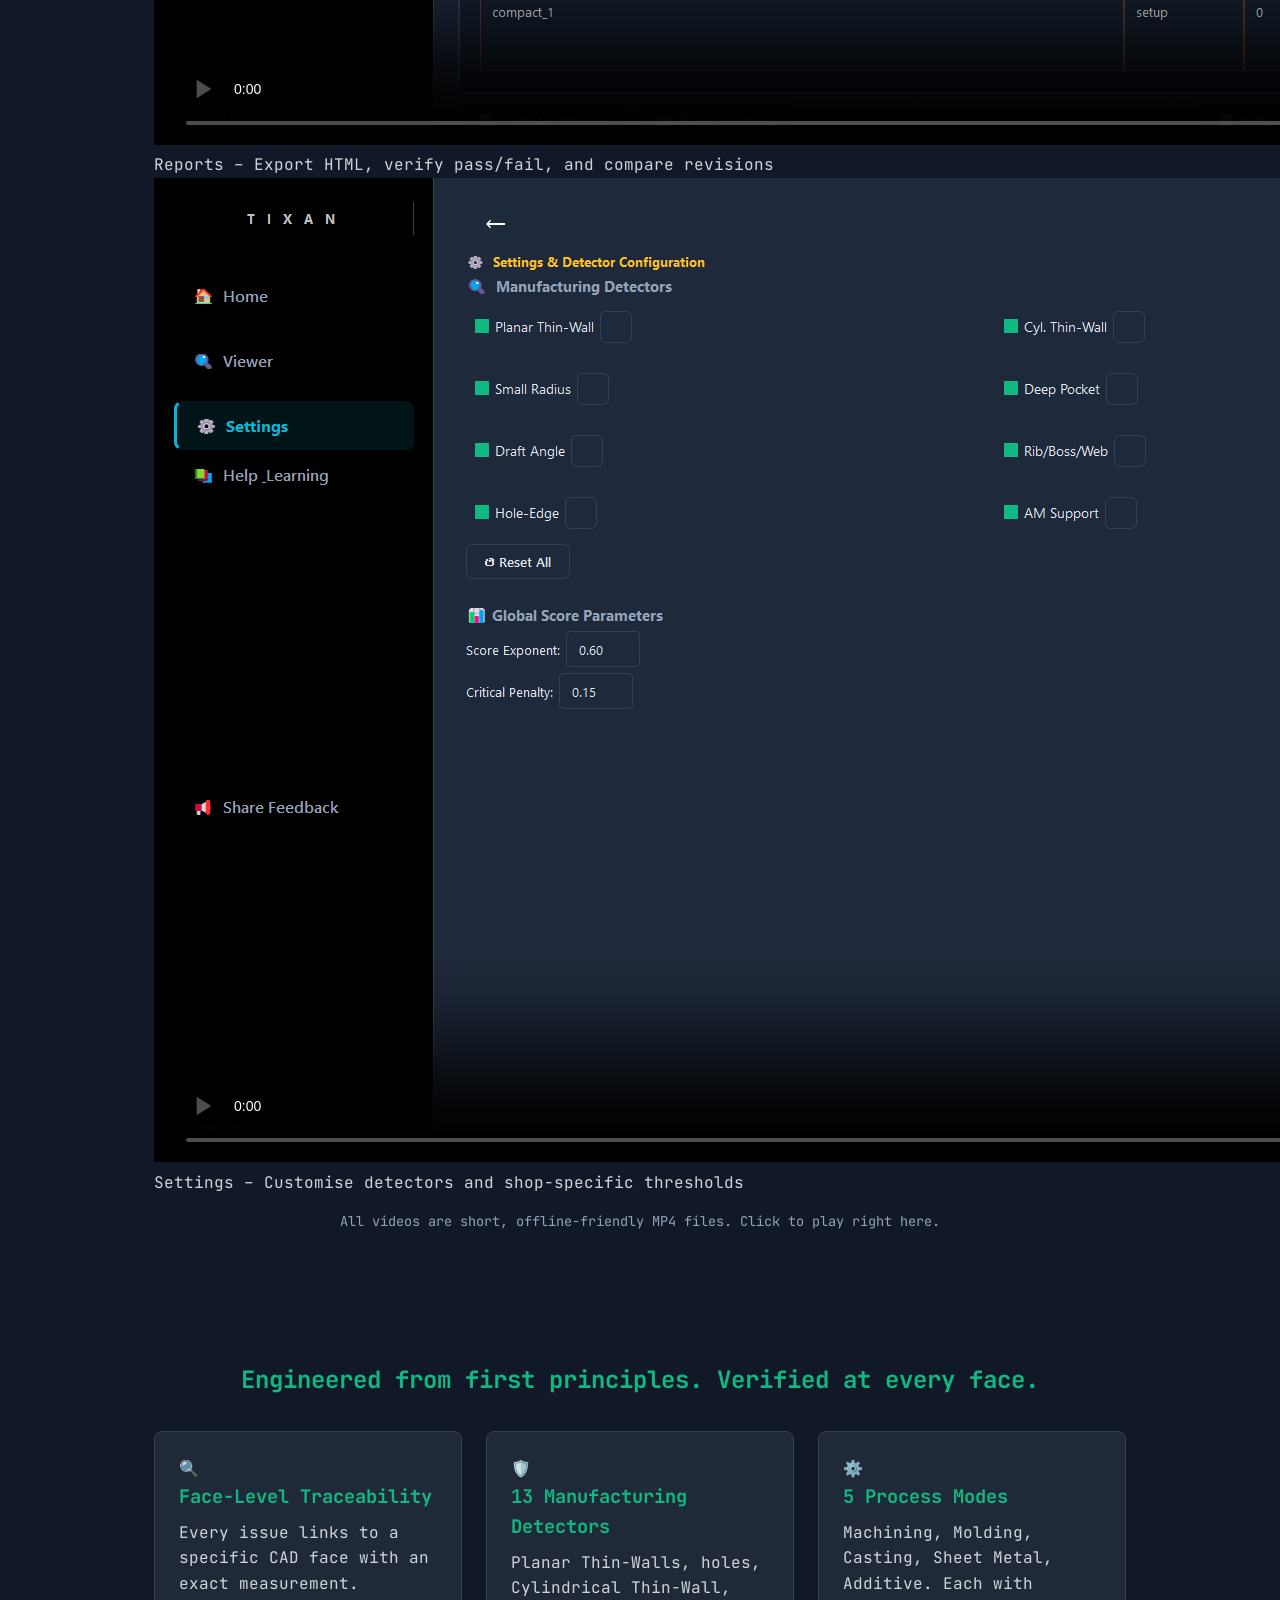
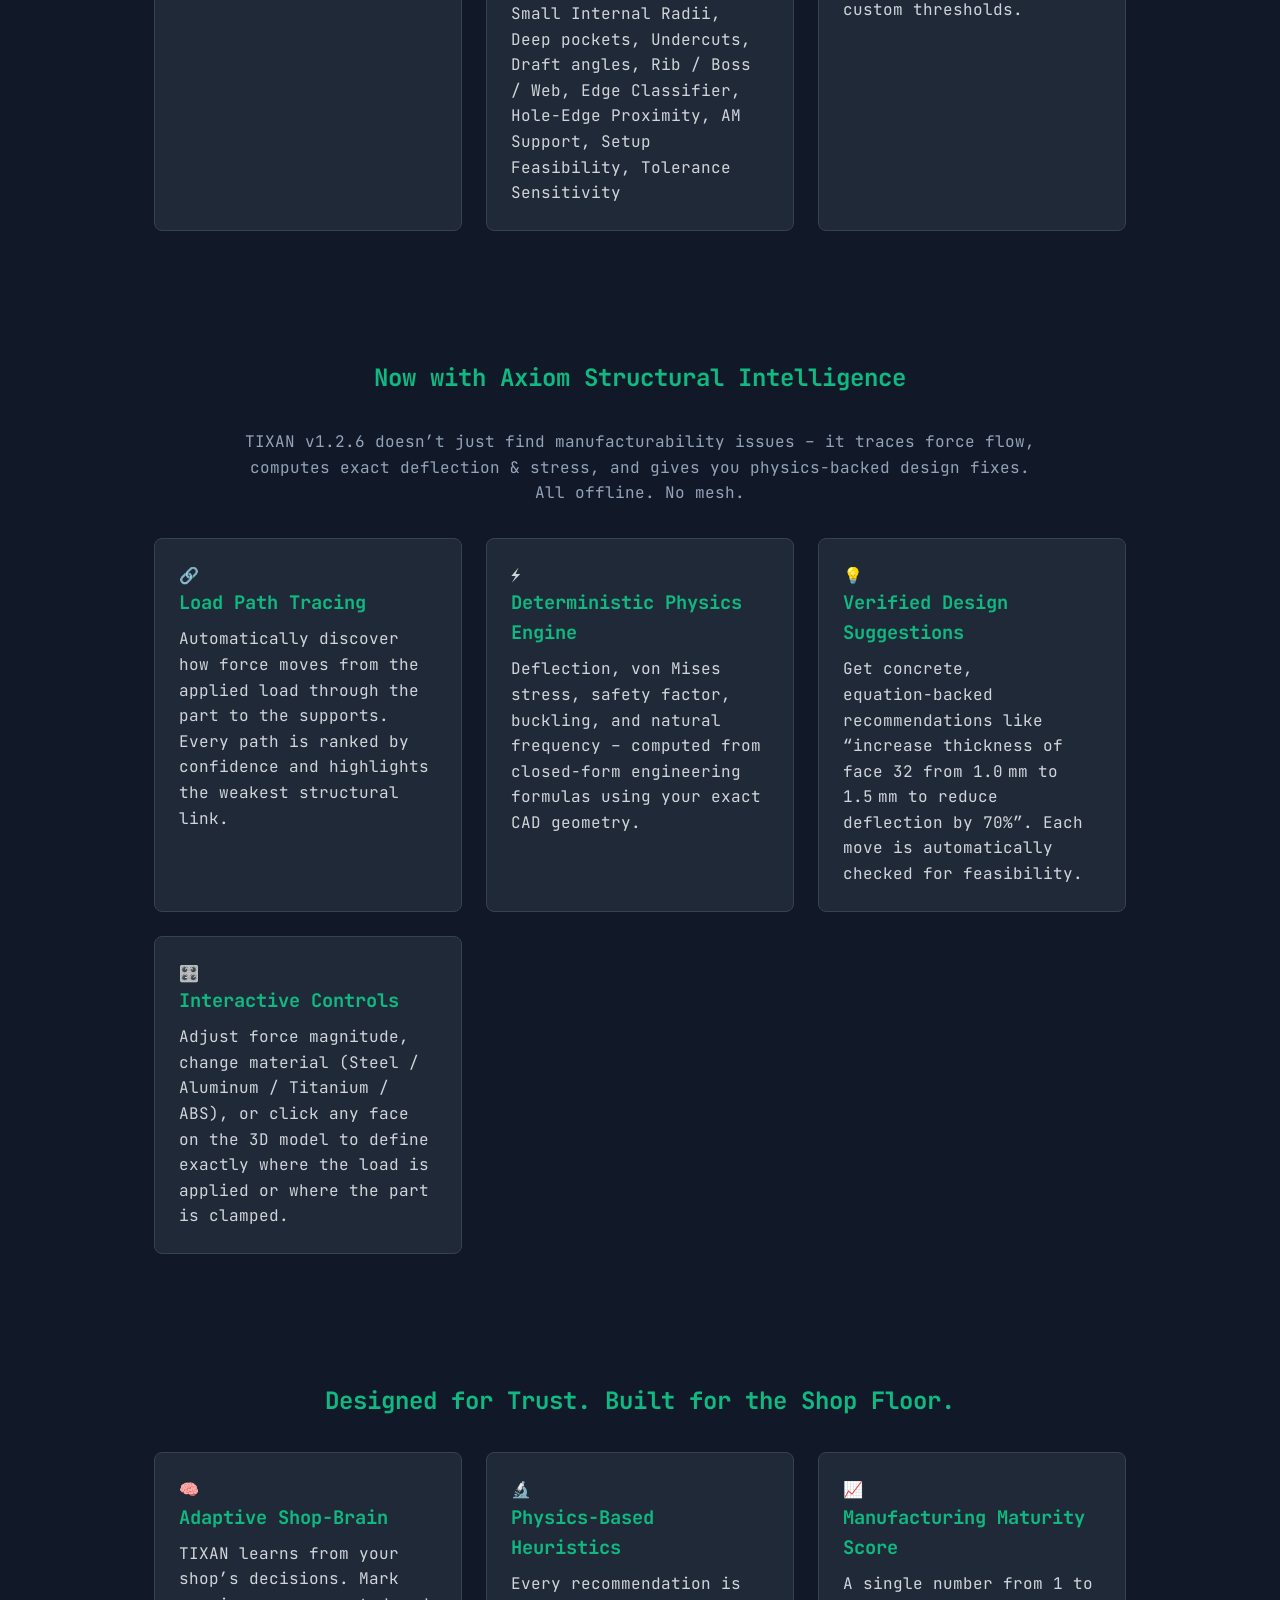
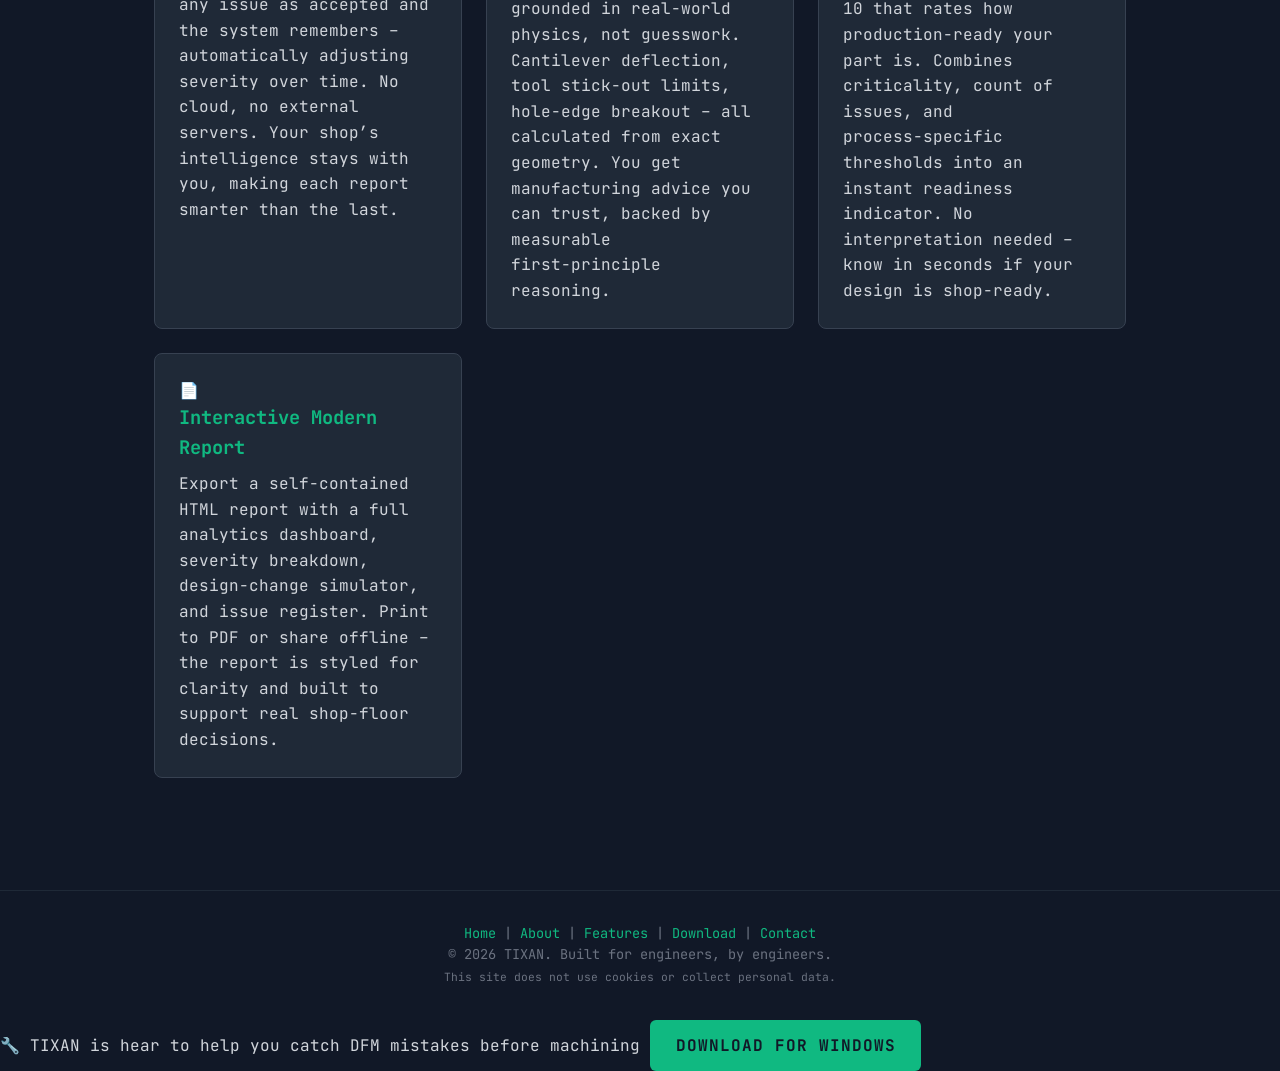
==== commit ea6260bb: "Update index.html" ====
--- a/index.html
+++ b/index.html
@@ -2,125 +2,262 @@
 <html lang="en">
 <head>
   <meta charset="UTF-8">
+  <meta name="google-site-verification" content="AfmRCIvm6Zfz8gP_DO6KTsjFMMfP5kKDORacFS5gQ_g" />
   <meta name="viewport" content="width=device-width, initial-scale=1.0">
-
-  <meta name="description" content="TIXAN: Offline manufacturing intelligence for STEP and STL files. Know if a part is manufacturable before machining starts.">
-  <meta name="keywords" content="TIXAN, CAD analysis, DFM, STEP analyzer, STL analysis, manufacturability">
+  <!-- SEO Meta Tags -->
+  <meta name="description" content="TIXAN is a fully offline, deterministic manufacturing intelligence system that analyzes STEP files and returns face‑level manufacturability reports with process‑aware scoring. Semantic geometry reasoning for machining, molding, casting, sheet metal, and additive manufacturing.">
+  <meta name="keywords" content="TIXAN, manufacturing intelligence, CAD analysis, STEP file, manufacturability, semantic geometry, injection molding, machining, casting, sheet metal, additive manufacturing, design for manufacturing, DFM">
   <meta name="author" content="TIXAN">
-
-  <title>TIXAN</title>
-
+  <meta name="robots" content="index, follow">
+  <!-- Open Graph / Social Media -->
+  <meta property="og:title" content="TIXAN – Deterministic Manufacturing Intelligence">
+  <meta property="og:description" content="Offline CAD analysis with face‑level traceability. No AI, no cloud – just geometry you can verify.">
+  <meta property="og:type" content="website">
+  <meta property="og:url" content="https://abraham20dev.github.io/tixan_landing/index.html">
+  <meta property="og:image" content="https://abraham20dev.github.io/tixan_landing/screenshots/dashboard.png">
+  <title>TIXAN – Deterministic Manufacturing Intelligence | Semantic Geometry CAD Analysis</title>
   <link rel="stylesheet" href="style.css">
   <link href="https://fonts.googleapis.com/css2?family=JetBrains+Mono:wght@400;700;800&display=swap" rel="stylesheet">
+  <!-- Google tag (gtag.js) -->
+  <script async src="https://www.googletagmanager.com/gtag/js?id=G-0Y6SENL8BB"></script>
+  <script>
+    window.dataLayer = window.dataLayer || [];
+    function gtag(){dataLayer.push(arguments);}
+    gtag('js', new Date());
+    gtag('config', 'G-0Y6SENL8BB');
+  </script>
 </head>
-
 <body>
-
-<!-- HEADER (minimal navigation only) -->
-<header>
-  <svg class="tixan-logo" viewBox="0 0 500 80">
-    <defs>
-      <linearGradient id="metalGrad" x1="20%" y1="10%" x2="80%" y2="95%">
-        <stop offset="0%" stop-color="#f8fafc"/>
-        <stop offset="100%" stop-color="#475569"/>
-      </linearGradient>
-    </defs>
-
-    <path d="M5 5 H120 V30 H85 V75 H40 V30 H5 Z"
-          fill="url(#metalGrad)" stroke="#334155" stroke-width="6"/>
-
-    <text x="145" y="65" font-size="48" font-weight="900" fill="#e2e8f0">
-      TIXAN
-    </text>
-  </svg>
-
-  <nav>
-    <a href="index.html" class="active">Home</a>
-    <a href="features.html">Details</a>
-    <a href="download.html">Download</a>
-  </nav>
-</header>
-
-
-<!-- HERO (ONE IDEA ONLY) -->
-<section class="hero">
-
-  <h1>
-    Know if your part can be manufactured<br>
-    before machining starts.
-  </h1>
-
-  <p>
-    TIXAN analyzes STEP and STL files offline and tells you exactly
-    what will fail in manufacturing — at the face level, with real geometry.
-  </p>
-
-  <div class="hero-cta">
+  <header>
+    <svg class="tixan-logo" viewBox="0 0 500 80" xmlns="http://www.w3.org/2000/svg">
+      <defs>
+        <linearGradient id="metalGrad" x1="20%" y1="10%" x2="80%" y2="95%">
+          <stop offset="0%" stop-color="#f8fafc"/>
+          <stop offset="25%" stop-color="#e2e8f0"/>
+          <stop offset="50%" stop-color="#cbd5e1"/>
+          <stop offset="70%" stop-color="#94a3b8"/>
+          <stop offset="100%" stop-color="#475569"/>
+        </linearGradient>
+        <linearGradient id="shineGrad" x1="15%" y1="5%" x2="70%" y2="80%">
+          <stop offset="0%" stop-color="#ffffff" stop-opacity="0.95"/>
+          <stop offset="35%" stop-color="#f1f5f9" stop-opacity="0.8"/>
+          <stop offset="100%" stop-color="#64748b" stop-opacity="0.35"/>
+        </linearGradient>
+      </defs>
+      <!-- Metallic T -->
+      <path d="M5 5 H120 V30 H85 V75 H40 V30 H5 Z" fill="url(#metalGrad)" stroke="#334155" stroke-width="6" stroke-linejoin="round"/>
+      <path d="M5 5 H120 V30 H85 V75 H40 V30 H5 Z" fill="url(#shineGrad)" opacity="0.85"/>
+      <!-- TIXAN Text -->
+      <text x="145" y="65" font-family="Arial Black, sans-serif" font-size="48" font-weight="900" fill="#e2e8f0" stroke="#0f172a" stroke-width="6" paint-order="stroke">TIXAN</text>
+    </svg>
+    <div class="hamburger"><span></span><span></span><span></span></div>
+    <nav>
+      <a href="index.html" class="active">Home</a>
+      <a href="about.html">About</a>
+      <a href="features.html">Features</a>
+      <a href="download.html">Download</a>
+      <a href="contact.html">Contact</a>
+    </nav>
+  </header>
+
+  <section class="hero">
+    <h1>Stop manually checking your CAD files</h1>
+    <p>
+        TIXAN reads your STEP or STL file and instantly tells you exactly which faces are too thin,
+        too deep, or impossible to machine – with exact measurements, no cloud, no AI. Mathematically it calculates the suggestions to make using phyiscs
+    </p>
+    <div class="hero-cta">
+        <a href="download.html" class="btn">📥 Download for Windows</a>
+        <span class="hero-note">No installation · Works offline · 100% private</span>
+    </div>
+    <div class="hero-proof">
+        ✅ Join 50+ engineers already downloaded &nbsp;|&nbsp; ✅ 13 built‑in manufacturing checks &nbsp;|&nbsp; ✅ 5 process modes
+    </div>
+</section>
+
+  <!-- ── Screenshots & Video Tutorials ── -->
+  <section class="section">
+    <h2>See it in action</h2>
+
+    <!-- Screenshots -->
+    <h3 style="text-align:center; color:#10b981; margin-bottom:1.5rem;">🖼️ App Screenshots</h3>
+    <div class="screenshot-gallery">
+        <div class="gallery-item fade-in">
+            <a href="help_screenshots/home.png" target="_blank">
+                <img src="help_screenshots/home.png" alt="TIXAN Home Page – Score, decision guide, and issues table" loading="lazy">
+            </a>
+            <p>Home Page – Dashboard, score, decision guide, and issue tables</p>
+        </div>
+        <div class="gallery-item fade-in">
+            <a href="help_screenshots/viewer.png" target="_blank">
+                <img src="help_screenshots/viewer.png" alt="TIXAN 3D Viewer – Heatmap and interactive highlight" loading="lazy">
+            </a>
+            <p>3D Viewer – Face‑coloured heatmap, wireframe, and orange highlight</p>
+        </div>
+        <div class="gallery-item fade-in">
+            <a href="help_screenshots/settings.png" target="_blank">
+                <img src="help_screenshots/settings.png" alt="TIXAN Settings – Detector configuration and score parameters" loading="lazy">
+            </a>
+            <p>Settings Page – Enable/disable detectors, tune thresholds, adjust scoring</p>
+        </div>
+        <div class="gallery-item fade-in">
+            <a href="help_screenshots/help.png" target="_blank">
+                <img src="help_screenshots/help.png" alt="TIXAN Help & Learning – Quick start, features, and standards" loading="lazy">
+            </a>
+            <p>Help & Learning – Quick start guide, user manual, and standards reference</p>
+        </div>
+    </div>
+
+    <!-- Video Tutorials -->
+    <h3 style="text-align:center; color:#10b981; margin:2.5rem 0 1.5rem;">🎬 Quick Tutorials</h3>
+    <div class="video-gallery">
+        <div class="video-card fade-in">
+            <video controls poster="help_screenshots/home.png" preload="metadata">
+                <source src="help_videos/home.mp4" type="video/mp4">
+                Your browser does not support the video tag.
+            </video>
+            <p>Home Page – Load a STEP, run analysis, and understand the score</p>
+        </div>
+        <div class="video-card fade-in">
+            <video controls poster="help_screenshots/viewer.png" preload="metadata">
+                <source src="help_videos/viewer.mp4" type="video/mp4">
+                Your browser does not support the video tag.
+            </video>
+            <p>3D Viewer – Inspect issues, toggle wireframe, and use clip planes</p>
+        </div>
+        <div class="video-card fade-in">
+            <video controls poster="help_screenshots/home.png" preload="metadata">
+                <source src="help_videos/report.mp4" type="video/mp4">
+                Your browser does not support the video tag.
+            </video>
+            <p>Reports – Export HTML, verify pass/fail, and compare revisions</p>
+        </div>
+        <div class="video-card fade-in">
+            <video controls poster="help_screenshots/settings.png" preload="metadata">
+                <source src="help_videos/settings.mp4" type="video/mp4">
+                Your browser does not support the video tag.
+            </video>
+            <p>Settings – Customise detectors and shop‑specific thresholds</p>
+        </div>
+    </div>
+    <p style="text-align:center; color:#94a3b8; font-size:0.85rem; margin-top:1rem;">
+        All videos are short, offline‑friendly MP4 files. Click to play right here.
+    </p>
+  </section>
+
+  <!-- ── Original three features ── -->
+  <section class="section">
+    <h2>Engineered from first principles. Verified at every face.</h2>
+    <div class="feature-grid">
+      <div class="feature-card fade-in">
+        <div class="feature-icon">🔍</div>
+        <h3>Face‑Level Traceability</h3>
+        <p>Every issue links to a specific CAD face with an exact measurement.</p>
+      </div>
+      <div class="feature-card fade-in">
+        <div class="feature-icon">🛡️</div>
+        <h3>13 Manufacturing Detectors</h3>
+        <p>Planar Thin‑Walls, holes, Cylindrical Thin‑Wall, Small Internal Radii, Deep pockets, Undercuts, Draft angles, Rib / Boss / Web, Edge Classifier, Hole‑Edge Proximity, AM Support, Setup Feasibility, Tolerance Sensitivity</p>
+      </div>
+      <div class="feature-card fade-in">
+        <div class="feature-icon">⚙️</div>
+        <h3>5 Process Modes</h3>
+        <p>Machining, Molding, Casting, Sheet Metal, Additive. Each with custom thresholds.</p>
+      </div>
+    </div>
+  </section>
+  <!-- ── Axiom Structural Intelligence ── -->
+  <section class="section">
+    <h2>Now with Axiom Structural Intelligence</h2>
+    <p style="text-align:center; color:#94a3b8; max-width:800px; margin:0 auto 2rem;">
+      TIXAN v1.2.6 doesn’t just find manufacturability issues – it traces force flow, computes exact
+      deflection & stress, and gives you physics‑backed design fixes. All offline. No mesh.
+    </p>
+    <div class="feature-grid">
+      <div class="feature-card fade-in">
+        <div class="feature-icon">🔗</div>
+        <h3>Load Path Tracing</h3>
+        <p>Automatically discover how force moves from the applied load through the part to the supports.
+           Every path is ranked by confidence and highlights the weakest structural link.</p>
+      </div>
+      <div class="feature-card fade-in">
+        <div class="feature-icon">⚡</div>
+        <h3>Deterministic Physics Engine</h3>
+        <p>Deflection, von Mises stress, safety factor, buckling, and natural frequency – computed from
+           closed‑form engineering formulas using your exact CAD geometry.</p>
+      </div>
+      <div class="feature-card fade-in">
+        <div class="feature-icon">💡</div>
+        <h3>Verified Design Suggestions</h3>
+        <p>Get concrete, equation‑backed recommendations like “increase thickness of face 32 from 1.0 mm
+           to 1.5 mm to reduce deflection by 70%”. Each move is automatically checked for feasibility.</p>
+      </div>
+      <div class="feature-card fade-in">
+        <div class="feature-icon">🎛️</div>
+        <h3>Interactive Controls</h3>
+        <p>Adjust force magnitude, change material (Steel / Aluminum / Titanium / ABS), or click any face
+           on the 3D model to define exactly where the load is applied or where the part is clamped.</p>
+      </div>
+    </div>
+  </section>
+  <!-- ── NEW: Designed for Trust section ── -->
+  <section class="section">
+    <h2>Designed for Trust. Built for the Shop Floor.</h2>
+    <div class="feature-grid">
+      <div class="feature-card fade-in">
+        <div class="feature-icon">🧠</div>
+        <h3>Adaptive Shop‑Brain</h3>
+        <p>
+          TIXAN learns from your shop’s decisions. Mark any issue as accepted and the system remembers – 
+          automatically adjusting severity over time. No cloud, no external servers. Your shop’s intelligence 
+          stays with you, making each report smarter than the last.
+        </p>
+      </div>
+      <div class="feature-card fade-in">
+        <div class="feature-icon">🔬</div>
+        <h3>Physics‑Based Heuristics</h3>
+        <p>
+          Every recommendation is grounded in real‑world physics, not guesswork. Cantilever deflection, 
+          tool stick‑out limits, hole‑edge breakout – all calculated from exact geometry. You get manufacturing 
+          advice you can trust, backed by measurable first‑principle reasoning.
+        </p>
+      </div>
+      <div class="feature-card fade-in">
+        <div class="feature-icon">📈</div>
+        <h3>Manufacturing Maturity Score</h3>
+        <p>
+          A single number from 1 to 10 that rates how production‑ready your part is. Combines criticality, 
+          count of issues, and process‑specific thresholds into an instant readiness indicator. 
+          No interpretation needed – know in seconds if your design is shop‑ready.
+        </p>
+      </div>
+      <div class="feature-card fade-in">
+        <div class="feature-icon">📄</div>
+        <h3>Interactive Modern Report</h3>
+        <p>
+          Export a self‑contained HTML report with a full analytics dashboard, severity breakdown, 
+          design‑change simulator, and issue register. Print to PDF or share offline – the report is 
+          styled for clarity and built to support real shop‑floor decisions.
+        </p>
+      </div>
+    </div>
+  </section>
+
+  <footer>
+    <div class="footer-links">
+      <a href="index.html">Home</a> |
+      <a href="about.html">About</a> |
+      <a href="features.html">Features</a> |
+      <a href="download.html">Download</a> |
+      <a href="contact.html">Contact</a>
+    </div>
+    <p>&copy; 2026 TIXAN. Built for engineers, by engineers.</p>
+    <p><small>This site does not use cookies or collect personal data.</small></p>
+  </footer>
+  <script src="script.js"></script>
+<div id="sticky-download">
+    <span>🔧 TIXAN is hear to help you catch DFM mistakes before machining</span>
     <a href="download.html" class="btn">Download for Windows</a>
-    <div class="hero-note">Offline · No cloud · No signup</div>
-  </div>
-
-</section>
-
-
-<!-- SIMPLE PROOF (NOT FEATURES) -->
-<section class="section">
-
-  <h2>What it does</h2>
-
-  <div class="feature-grid">
-
-    <div class="feature-card">
-      <h3>Finds manufacturing risks</h3>
-      <p>Thin walls, deep pockets, undercuts, weak features.</p>
-    </div>
-
-    <div class="feature-card">
-      <h3>Pinpoints exact faces</h3>
-      <p>Every issue is tied to real geometry — not estimates.</p>
-    </div>
-
-    <div class="feature-card">
-      <h3>Works offline</h3>
-      <p>Your CAD never leaves your machine.</p>
-    </div>
-
-  </div>
-
-</section>
-
-
-<!-- WHY IT EXISTS (VERY IMPORTANT SECTION) -->
-<section class="section">
-
-  <h2>Why TIXAN exists</h2>
-
-  <p style="max-width:750px; margin:0 auto; text-align:center; color:#9ca3af;">
-    Most design mistakes are discovered too late — after machining starts.
-    TIXAN exists to move that decision earlier.
-    Before cost. Before waste. Before failure.
-  </p>
-
-</section>
-
-
-<!-- FINAL CTA -->
-<section class="section" style="text-align:center;">
-
-  <h2>Ready to check your first part?</h2>
-
-  <a href="download.html" class="btn" style="margin-top:1rem;">
-    Download TIXAN
-  </a>
-
-</section>
-
-
-<footer>
-  <p>&copy; 2026 TIXAN</p>
-</footer>
-
-<script src="script.js"></script>
-
+</div>
 </body>
 </html>
--- a/style.css
+++ b/style.css
@@ -1,65 +1,51 @@
-/* ===== TIXAN Global Styles ===== */
-* { margin: 0; padding: 0; box-sizing: border-box; }
+/* =========================
+   BASE RESET
+========================= */
+
+* {
+  margin: 0;
+  padding: 0;
+  box-sizing: border-box;
+}
 
 body {
-  font-family: 'JetBrains Mono', 'Fira Code', monospace;
-  background-color: #111827;
+  font-family: 'JetBrains Mono', monospace;
+  background: #111827;
   color: #d1d5db;
   line-height: 1.6;
   opacity: 0;
-  animation: bodyFadeIn 0.6s ease-out forwards;
-}
-
-@keyframes bodyFadeIn { to { opacity: 1; } }
-
-a { color: #10b981; text-decoration: none; transition: color 0.3s; }
-a:hover { color: #34d399; }
-/* ── Sticky download bar ── */
-#sticky-download {
-    position: fixed;
-    bottom: 0;
-    left: 0;
-    width: 100%;
-    background: #1e293b;
-    border-top: 1px solid #334155;
-    padding: 0.8rem 5%;
-    display: flex;
-    justify-content: center;
-    align-items: center;
-    gap: 1.5rem;
-    z-index: 200;
-    font-size: 0.95rem;
-    color: #d1d5db;
-}
-@media (max-width: 600px) {
-    #sticky-download { flex-direction: column; gap: 0.5rem; }
-}
-
-/* ── Hero CTA area ── */
-.hero-cta {
-    display: flex;
-    flex-direction: column;
-    align-items: center;
-    gap: 0.8rem;
-    margin-top: 2rem;
-}
-.hero-note {
-    font-size: 0.85rem;
-    color: #94a3b8;
-}
-.hero-proof {
-    margin-top: 1.5rem;
-    font-size: 0.9rem;
-    color: #6ee7b7;
-    text-align: center;
-}
-/* ===== Header ===== */
+  animation: fadeIn 0.6s ease-out forwards;
+}
+
+@keyframes fadeIn {
+  to { opacity: 1; }
+}
+
+
+/* =========================
+   LINKS
+========================= */
+
+a {
+  color: #10b981;
+  text-decoration: none;
+}
+
+a:hover {
+  color: #34d399;
+}
+
+
+/* =========================
+   HEADER
+========================= */
+
 header {
   display: flex;
   justify-content: space-between;
   align-items: center;
-  padding: 1.5rem 5%;
-  background-color: rgba(17,24,39,0.95);
+  padding: 1.2rem 5%;
+  background: rgba(17, 24, 39, 0.95);
   backdrop-filter: blur(10px);
   position: sticky;
   top: 0;
@@ -68,227 +54,148 @@
 }
 
 .tixan-logo {
-  height: 5rem;
-  max-width: 100%;
-  display: block;
-}
-
-/* Hamburger menu (mobile) */
-.hamburger {
-  display: none;
-  flex-direction: column;
-  cursor: pointer;
-}
-.hamburger span {
-  width: 25px;
-  height: 3px;
-  background: #d1d5db;
-  margin: 3px 0;
-  transition: 0.3s;
-}
+  height: 4rem;
+}
+
+
+/* =========================
+   NAV
+========================= */
 
 nav {
   display: flex;
-  align-items: center;
+  gap: 1.5rem;
 }
 
 nav a {
-  margin-left: 2rem;
-  font-size: 0.9rem;
+  font-size: 0.85rem;
   text-transform: uppercase;
   letter-spacing: 1px;
   color: #9ca3af;
-  transition: color 0.3s, border-bottom 0.3s;
-  padding-bottom: 4px;
-}
-
-nav a:hover, nav a.active {
-  color: #10b981;
-  border-bottom: 2px solid #10b981;
-}
-
-/* ===== Footer ===== */
-footer {
-  text-align: center;
-  padding: 2rem 5%;
-  background-color: #0a0f18;
-  border-top: 1px solid #1f2937;
-  font-size: 0.85rem;
-  color: #6b7280;
-}
-
-footer a { color: #9ca3af; margin: 0 0.5rem; }
-footer a:hover { color: #10b981; }
-
-.footer-links { margin-bottom: 1rem; }
-
-/* ===== Hero ===== */
+}
+
+nav a:hover,
+nav a.active {
+  color: #10b981;
+}
+
+
+/* =========================
+   HERO (MOST IMPORTANT AREA)
+========================= */
+
 .hero {
-  min-height: 80vh;
+  min-height: 75vh;
   display: flex;
   flex-direction: column;
   justify-content: center;
   align-items: center;
   text-align: center;
   padding: 2rem;
-  background: radial-gradient(circle at center, #1f2937 0%, #111827 70%);
+  background: radial-gradient(circle at center, #1f2937, #111827);
 }
 
 .hero h1 {
-  font-size: 3.5rem;
-  font-weight: 800;
-  color: #10b981;
-  margin-bottom: 1rem;
-  animation: slideUp 0.8s ease-out;
+  font-size: 3rem;
+  color: #10b981;
+  max-width: 900px;
 }
 
 .hero p {
-  font-size: 1.2rem;
+  margin-top: 1rem;
+  max-width: 650px;
   color: #9ca3af;
-  max-width: 600px;
+  font-size: 1.1rem;
+}
+
+
+/* =========================
+   SECTIONS
+========================= */
+
+.section {
+  padding: 4rem 5%;
+  max-width: 1100px;
+  margin: 0 auto;
+}
+
+.section h2 {
+  text-align: center;
   margin-bottom: 2rem;
-  animation: slideUp 0.8s 0.1s ease-out both;
-}
-
-@keyframes slideUp {
-  from { opacity: 0; transform: translateY(20px); }
-  to { opacity: 1; transform: translateY(0); }
-}
-
-/* ===== Screenshot showcase ===== */
-.screenshot-container {
-  display: flex;
-  flex-wrap: wrap;
-  justify-content: center;
-  gap: 2rem;
-  margin: 3rem 0;
-}
-.screenshot {
-  max-width: 350px;
+  color: #10b981;
+}
+
+
+/* =========================
+   FEATURE GRID
+========================= */
+
+.feature-grid {
+  display: grid;
+  grid-template-columns: repeat(auto-fit, minmax(260px, 1fr));
+  gap: 1.5rem;
+}
+
+.feature-card {
+  background: #1f2937;
+  padding: 1.5rem;
+  border: 1px solid #374151;
   border-radius: 8px;
-  border: 1px solid #374151;
-  box-shadow: 0 10px 25px rgba(0,0,0,0.3);
-  transition: transform 0.3s;
-}
-.screenshot:hover {
-  transform: scale(1.03);
-}
-
-/* ===== Buttons ===== */
+  transition: transform 0.2s ease;
+}
+
+.feature-card:hover {
+  transform: translateY(-4px);
+}
+
+.feature-card h3 {
+  color: #10b981;
+  margin-bottom: 0.5rem;
+}
+
+
+/* =========================
+   BUTTONS (SINGLE STYLE SYSTEM)
+========================= */
+
 .btn {
   display: inline-block;
   background: #10b981;
   color: #111827;
-  padding: 0.8rem 2rem;
-  border-radius: 5px;
-  font-weight: 700;
+  padding: 0.8rem 1.6rem;
+  border-radius: 6px;
+  font-weight: bold;
   text-transform: uppercase;
   letter-spacing: 1px;
-  transition: background 0.3s, transform 0.2s;
 }
 
 .btn:hover {
   background: #34d399;
-  transform: translateY(-2px);
-}
-
-.btn-outline {
-  background: transparent;
-  border: 2px solid #10b981;
-  color: #10b981;
-}
-.btn-outline:hover {
-  background: #10b981;
-  color: #111827;
-}
-
-/* ===== Sections ===== */
-.section {
-  padding: 5rem 5%;
-  max-width: 1200px;
-  margin: 0 auto;
-}
-
-.section h2 {
-  font-size: 2.2rem;
-  color: #10b981;
-  margin-bottom: 2rem;
+}
+
+
+/* =========================
+   FOOTER
+========================= */
+
+footer {
   text-align: center;
-}
-
-/* ===== Feature Cards ===== */
-.feature-grid {
-  display: grid;
-  grid-template-columns: repeat(auto-fit, minmax(280px, 1fr));
-  gap: 2rem;
-}
-
-.feature-card {
-  background: #1f2937;
   padding: 2rem;
-  border-radius: 8px;
-  border: 1px solid #374151;
-  transition: transform 0.3s, box-shadow 0.3s;
-}
-
-.feature-card:hover {
-  transform: translateY(-5px);
-  box-shadow: 0 10px 25px rgba(16,185,129,0.15);
-}
-
-.feature-icon {
-  font-size: 2rem;
-  margin-bottom: 1rem;
-}
-
-.feature-card h3 {
-  color: #10b981;
-  margin-bottom: 0.8rem;
-}
-
-/* ===== Download Section ===== */
-.download-details {
-  background: #1f2937;
-  padding: 2rem;
-  border-radius: 8px;
-  border: 1px solid #374151;
-}
-.release-info {
-  margin: 1rem 0;
-  font-size: 1rem;
-}
-.release-info span {
-  color: #10b981;
-  font-weight: bold;
-}
-
-/* ===== Contact Form ===== */
-.contact-form {
-  max-width: 600px;
-  margin: 0 auto;
-}
-
-.contact-form input,
-.contact-form textarea {
-  width: 100%;
-  padding: 0.8rem;
-  margin-bottom: 1rem;
-  background: #1f2937;
-  border: 1px solid #374151;
-  border-radius: 4px;
-  color: #fff;
-  font-family: inherit;
-}
-
-.contact-form button {
-  width: 100%;
-}
-
-/* ===== Fade‑in on scroll ===== */
+  font-size: 0.85rem;
+  color: #6b7280;
+  border-top: 1px solid #1f2937;
+  margin-top: 3rem;
+}
+
+
+/* =========================
+   FADE-IN ANIMATION
+========================= */
+
 .fade-in {
   opacity: 0;
-  transform: translateY(30px);
-  transition: opacity 0.6s ease-out, transform 0.6s ease-out;
+  transform: translateY(20px);
+  transition: 0.5s ease;
 }
 
 .fade-in.visible {
@@ -296,69 +203,28 @@
   transform: translateY(0);
 }
 
-/* ===== Responsive ===== */
+
+/* =========================
+   MOBILE
+========================= */
+
 @media (max-width: 768px) {
-  header { flex-direction: row; flex-wrap: wrap; }
-  .hamburger { display: flex; }
+  header {
+    flex-wrap: wrap;
+  }
+
   nav {
-    display: none;
     flex-direction: column;
     width: 100%;
-    background: rgba(17,24,39,0.95);
     margin-top: 1rem;
-  }
-  nav.show { display: flex; }
-  nav a { margin: 0.5rem 0; }
-  .hero h1 { font-size: 2.5rem; }
-}
-
-/* ── Screenshot & Video Galleries ── */
-.screenshot-gallery,
-.video-gallery {
-  display: flex;
-  flex-wrap: wrap;
-  justify-content: center;
-  gap: 2rem;
-  margin: 0 auto 2rem;
-  max-width: 1300px;
-}
-
-.gallery-item,
-.video-card {
-  background: #1f2937;
-  border: 1px solid #374151;
-  border-radius: 8px;
-  overflow: hidden;
-  transition: transform 0.3s, box-shadow 0.3s;
-  width: 300px;
-}
-
-.gallery-item:hover,
-.video-card:hover {
-  transform: translateY(-5px);
-  box-shadow: 0 10px 25px rgba(16,185,129,0.2);
-}
-
-.gallery-item img,
-.video-card video {
-  width: 100%;
-  display: block;
-  border-bottom: 1px solid #374151;
-}
-
-.gallery-item p,
-.video-card p {
-  padding: 1rem;
-  color: #d1d5db;
-  font-size: 0.95rem;
-  text-align: center;
-  margin: 0;
-}
-
-/* Make video background dark so default controls remain visible */
-video {
-  background: #111827;   /* matches the site's background */
-  outline: none;
-}
-  filter: invert(1);
-}
+    display: none;
+  }
+
+  nav.show {
+    display: flex;
+  }
+
+  .hero h1 {
+    font-size: 2.2rem;
+  }
+}
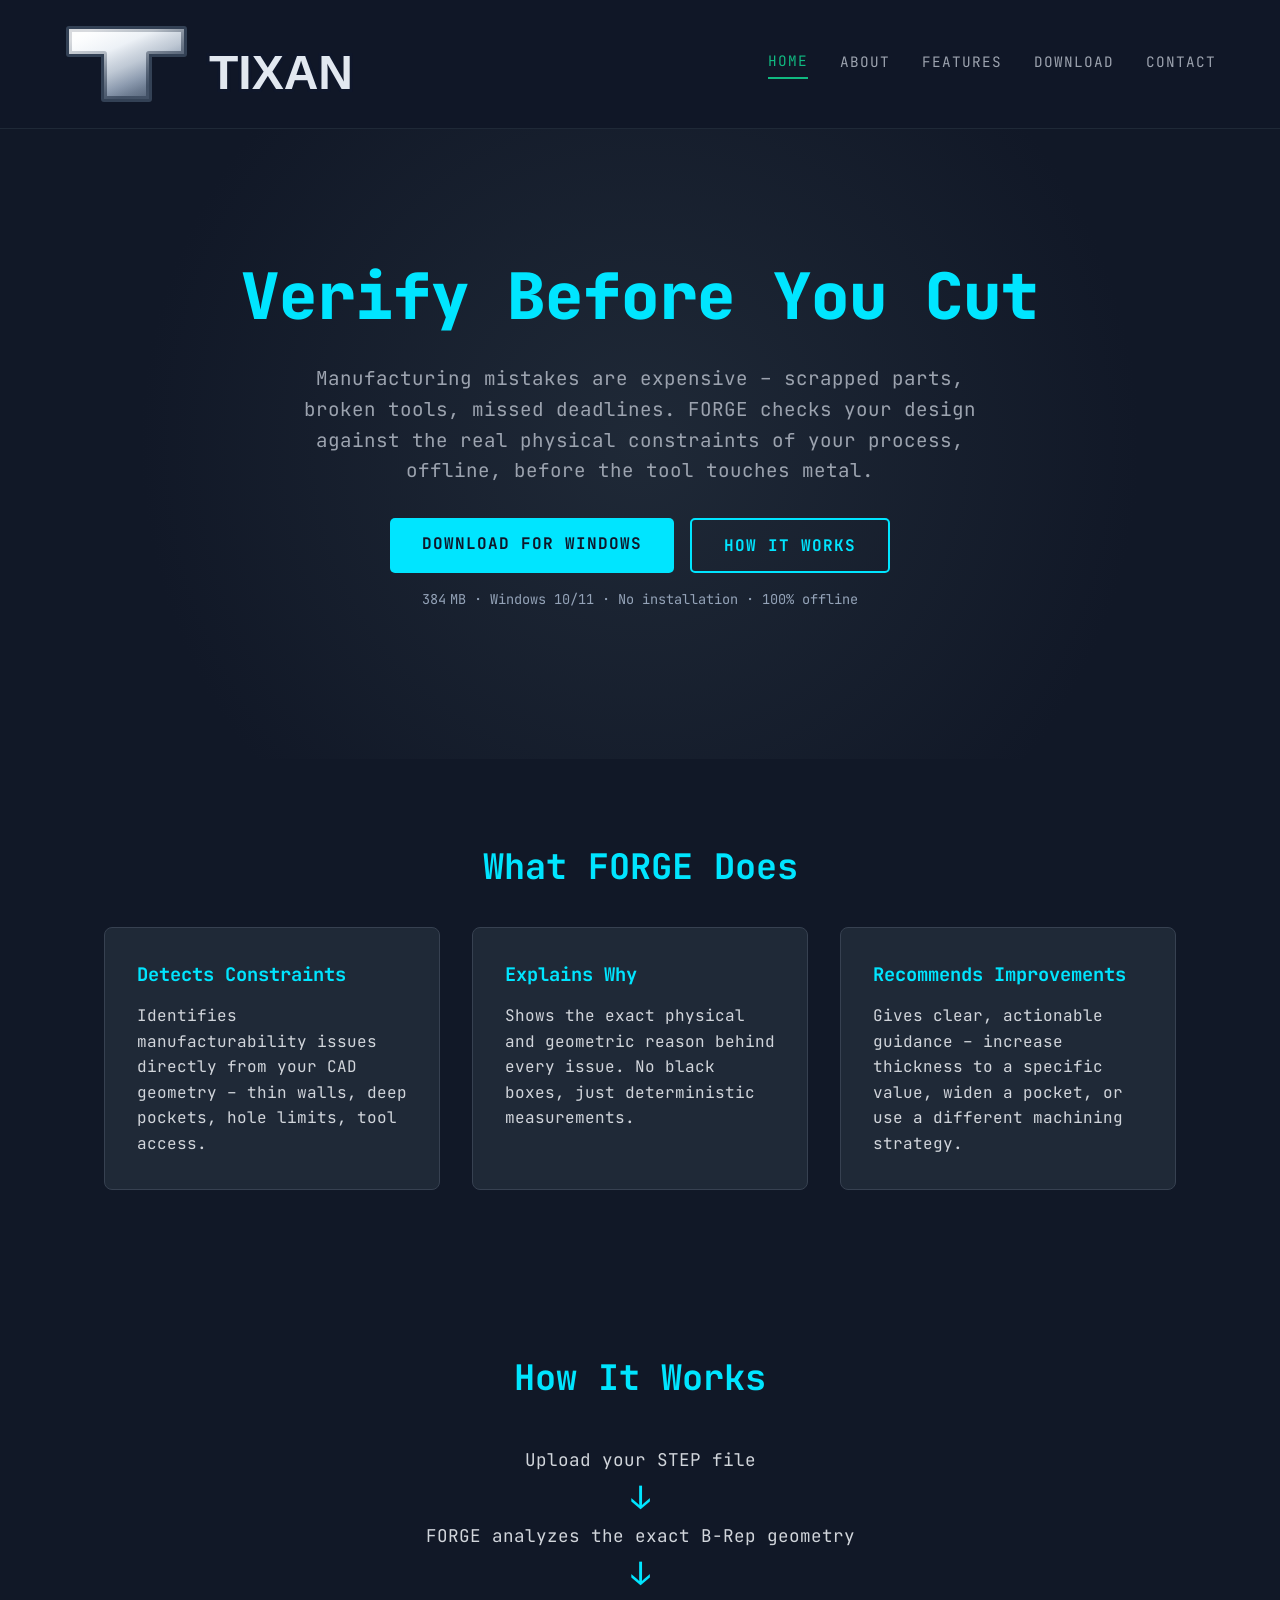
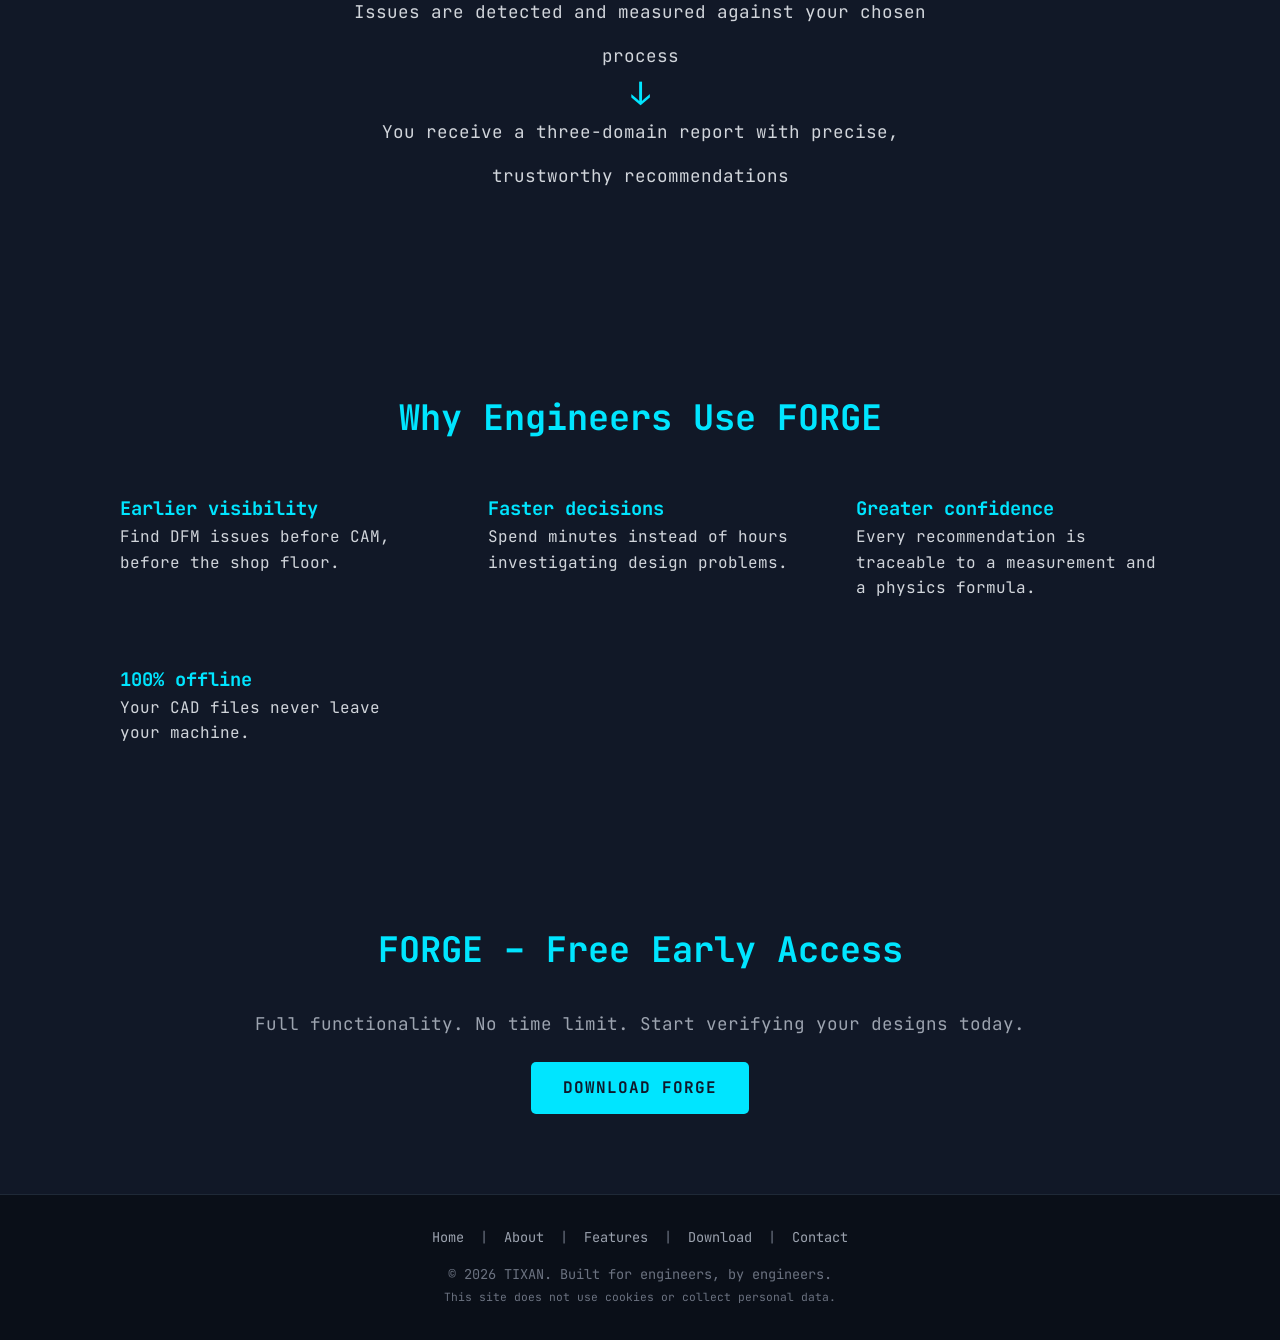
==== commit eaefdab9: "Update index.html" ====
--- a/index.html
+++ b/index.html
@@ -4,12 +4,10 @@
   <meta charset="UTF-8">
   <meta name="google-site-verification" content="AfmRCIvm6Zfz8gP_DO6KTsjFMMfP5kKDORacFS5gQ_g" />
   <meta name="viewport" content="width=device-width, initial-scale=1.0">
-  <!-- SEO Meta Tags -->
   <meta name="description" content="TIXAN is a fully offline, deterministic manufacturing intelligence system that analyzes STEP files and returns face‑level manufacturability reports with process‑aware scoring. Semantic geometry reasoning for machining, molding, casting, sheet metal, and additive manufacturing.">
   <meta name="keywords" content="TIXAN, manufacturing intelligence, CAD analysis, STEP file, manufacturability, semantic geometry, injection molding, machining, casting, sheet metal, additive manufacturing, design for manufacturing, DFM">
   <meta name="author" content="TIXAN">
   <meta name="robots" content="index, follow">
-  <!-- Open Graph / Social Media -->
   <meta property="og:title" content="TIXAN – Deterministic Manufacturing Intelligence">
   <meta property="og:description" content="Offline CAD analysis with face‑level traceability. No AI, no cloud – just geometry you can verify.">
   <meta property="og:type" content="website">
@@ -18,7 +16,6 @@
   <title>TIXAN – Deterministic Manufacturing Intelligence | Semantic Geometry CAD Analysis</title>
   <link rel="stylesheet" href="style.css">
   <link href="https://fonts.googleapis.com/css2?family=JetBrains+Mono:wght@400;700;800&display=swap" rel="stylesheet">
-  <!-- Google tag (gtag.js) -->
   <script async src="https://www.googletagmanager.com/gtag/js?id=G-0Y6SENL8BB"></script>
   <script>
     window.dataLayer = window.dataLayer || [];
@@ -44,10 +41,8 @@
           <stop offset="100%" stop-color="#64748b" stop-opacity="0.35"/>
         </linearGradient>
       </defs>
-      <!-- Metallic T -->
       <path d="M5 5 H120 V30 H85 V75 H40 V30 H5 Z" fill="url(#metalGrad)" stroke="#334155" stroke-width="6" stroke-linejoin="round"/>
       <path d="M5 5 H120 V30 H85 V75 H40 V30 H5 Z" fill="url(#shineGrad)" opacity="0.85"/>
-      <!-- TIXAN Text -->
       <text x="145" y="65" font-family="Arial Black, sans-serif" font-size="48" font-weight="900" fill="#e2e8f0" stroke="#0f172a" stroke-width="6" paint-order="stroke">TIXAN</text>
     </svg>
     <div class="hamburger"><span></span><span></span><span></span></div>
@@ -60,187 +55,80 @@
     </nav>
   </header>
 
-  <section class="hero">
-    <h1>Stop manually checking your CAD files</h1>
-    <p>
-        TIXAN reads your STEP or STL file and instantly tells you exactly which faces are too thin,
-        too deep, or impossible to machine – with exact measurements, no cloud, no AI. Mathematically it calculates the suggestions to make using phyiscs
+  <!-- HERO -->
+  <section class="hero" style="min-height:70vh; display:flex; flex-direction:column; justify-content:center; align-items:center; text-align:center; padding:2rem;">
+    <h1 style="font-size:clamp(2.5rem,6vw,4rem); color:#00e5ff; margin-bottom:1rem;">Verify Before You Cut</h1>
+    <p style="font-size:1.2rem; color:#9ca3af; max-width:700px; margin-bottom:2rem;">
+      Manufacturing mistakes are expensive – scrapped parts, broken tools, missed deadlines. FORGE checks your design against the real physical constraints of your process, offline, before the tool touches metal.
     </p>
-    <div class="hero-cta">
-        <a href="download.html" class="btn">📥 Download for Windows</a>
-        <span class="hero-note">No installation · Works offline · 100% private</span>
+    <div style="display:flex; gap:1rem; flex-wrap:wrap; justify-content:center;">
+      <a href="download.html" class="btn" style="background:#00e5ff; color:#0f172a; padding:0.8rem 2rem; border-radius:5px; font-weight:700; text-transform:uppercase; letter-spacing:1px;">Download for Windows</a>
+      <a href="#how-it-works" class="btn btn-outline" style="border:2px solid #00e5ff; color:#00e5ff; padding:0.8rem 2rem; border-radius:5px; font-weight:700; text-transform:uppercase; letter-spacing:1px;">How It Works</a>
     </div>
-    <div class="hero-proof">
-        ✅ Join 50+ engineers already downloaded &nbsp;|&nbsp; ✅ 13 built‑in manufacturing checks &nbsp;|&nbsp; ✅ 5 process modes
-    </div>
-</section>
-
-  <!-- ── Screenshots & Video Tutorials ── -->
-  <section class="section">
-    <h2>See it in action</h2>
-
-    <!-- Screenshots -->
-    <h3 style="text-align:center; color:#10b981; margin-bottom:1.5rem;">🖼️ App Screenshots</h3>
-    <div class="screenshot-gallery">
-        <div class="gallery-item fade-in">
-            <a href="help_screenshots/home.png" target="_blank">
-                <img src="help_screenshots/home.png" alt="TIXAN Home Page – Score, decision guide, and issues table" loading="lazy">
-            </a>
-            <p>Home Page – Dashboard, score, decision guide, and issue tables</p>
-        </div>
-        <div class="gallery-item fade-in">
-            <a href="help_screenshots/viewer.png" target="_blank">
-                <img src="help_screenshots/viewer.png" alt="TIXAN 3D Viewer – Heatmap and interactive highlight" loading="lazy">
-            </a>
-            <p>3D Viewer – Face‑coloured heatmap, wireframe, and orange highlight</p>
-        </div>
-        <div class="gallery-item fade-in">
-            <a href="help_screenshots/settings.png" target="_blank">
-                <img src="help_screenshots/settings.png" alt="TIXAN Settings – Detector configuration and score parameters" loading="lazy">
-            </a>
-            <p>Settings Page – Enable/disable detectors, tune thresholds, adjust scoring</p>
-        </div>
-        <div class="gallery-item fade-in">
-            <a href="help_screenshots/help.png" target="_blank">
-                <img src="help_screenshots/help.png" alt="TIXAN Help & Learning – Quick start, features, and standards" loading="lazy">
-            </a>
-            <p>Help & Learning – Quick start guide, user manual, and standards reference</p>
-        </div>
-    </div>
-
-    <!-- Video Tutorials -->
-    <h3 style="text-align:center; color:#10b981; margin:2.5rem 0 1.5rem;">🎬 Quick Tutorials</h3>
-    <div class="video-gallery">
-        <div class="video-card fade-in">
-            <video controls poster="help_screenshots/home.png" preload="metadata">
-                <source src="help_videos/home.mp4" type="video/mp4">
-                Your browser does not support the video tag.
-            </video>
-            <p>Home Page – Load a STEP, run analysis, and understand the score</p>
-        </div>
-        <div class="video-card fade-in">
-            <video controls poster="help_screenshots/viewer.png" preload="metadata">
-                <source src="help_videos/viewer.mp4" type="video/mp4">
-                Your browser does not support the video tag.
-            </video>
-            <p>3D Viewer – Inspect issues, toggle wireframe, and use clip planes</p>
-        </div>
-        <div class="video-card fade-in">
-            <video controls poster="help_screenshots/home.png" preload="metadata">
-                <source src="help_videos/report.mp4" type="video/mp4">
-                Your browser does not support the video tag.
-            </video>
-            <p>Reports – Export HTML, verify pass/fail, and compare revisions</p>
-        </div>
-        <div class="video-card fade-in">
-            <video controls poster="help_screenshots/settings.png" preload="metadata">
-                <source src="help_videos/settings.mp4" type="video/mp4">
-                Your browser does not support the video tag.
-            </video>
-            <p>Settings – Customise detectors and shop‑specific thresholds</p>
-        </div>
-    </div>
-    <p style="text-align:center; color:#94a3b8; font-size:0.85rem; margin-top:1rem;">
-        All videos are short, offline‑friendly MP4 files. Click to play right here.
-    </p>
+    <p style="margin-top:1rem; font-size:0.85rem; color:#94a3b8;">384 MB · Windows 10/11 · No installation · 100% offline</p>
   </section>
 
-  <!-- ── Original three features ── -->
+  <!-- WHAT FORGE DOES -->
   <section class="section">
-    <h2>Engineered from first principles. Verified at every face.</h2>
-    <div class="feature-grid">
-      <div class="feature-card fade-in">
-        <div class="feature-icon">🔍</div>
-        <h3>Face‑Level Traceability</h3>
-        <p>Every issue links to a specific CAD face with an exact measurement.</p>
+    <h2 style="text-align:center; color:#00e5ff;">What FORGE Does</h2>
+    <div class="feature-grid" style="display:grid; grid-template-columns:repeat(auto-fit,minmax(250px,1fr)); gap:2rem; margin-top:2rem;">
+      <div class="feature-card" style="background:#1f2937; padding:2rem; border-radius:8px; border:1px solid #374151;">
+        <h3 style="color:#00e5ff;">Detects Constraints</h3>
+        <p>Identifies manufacturability issues directly from your CAD geometry – thin walls, deep pockets, hole limits, tool access.</p>
       </div>
-      <div class="feature-card fade-in">
-        <div class="feature-icon">🛡️</div>
-        <h3>13 Manufacturing Detectors</h3>
-        <p>Planar Thin‑Walls, holes, Cylindrical Thin‑Wall, Small Internal Radii, Deep pockets, Undercuts, Draft angles, Rib / Boss / Web, Edge Classifier, Hole‑Edge Proximity, AM Support, Setup Feasibility, Tolerance Sensitivity</p>
+      <div class="feature-card" style="background:#1f2937; padding:2rem; border-radius:8px; border:1px solid #374151;">
+        <h3 style="color:#00e5ff;">Explains Why</h3>
+        <p>Shows the exact physical and geometric reason behind every issue. No black boxes, just deterministic measurements.</p>
       </div>
-      <div class="feature-card fade-in">
-        <div class="feature-icon">⚙️</div>
-        <h3>5 Process Modes</h3>
-        <p>Machining, Molding, Casting, Sheet Metal, Additive. Each with custom thresholds.</p>
+      <div class="feature-card" style="background:#1f2937; padding:2rem; border-radius:8px; border:1px solid #374151;">
+        <h3 style="color:#00e5ff;">Recommends Improvements</h3>
+        <p>Gives clear, actionable guidance – increase thickness to a specific value, widen a pocket, or use a different machining strategy.</p>
       </div>
     </div>
   </section>
-  <!-- ── Axiom Structural Intelligence ── -->
+
+  <!-- HOW IT WORKS -->
+  <section class="section" id="how-it-works">
+    <h2 style="text-align:center; color:#00e5ff;">How It Works</h2>
+    <div style="max-width:600px; margin:2rem auto; text-align:center; font-size:1.1rem; color:#d1d5db; line-height:2.5;">
+      <p>Upload your STEP file</p>
+      <p style="color:#00e5ff; font-size:2rem; line-height:1;">↓</p>
+      <p>FORGE analyzes the exact B‑Rep geometry</p>
+      <p style="color:#00e5ff; font-size:2rem; line-height:1;">↓</p>
+      <p>Issues are detected and measured against your chosen process</p>
+      <p style="color:#00e5ff; font-size:2rem; line-height:1;">↓</p>
+      <p>You receive a three‑domain report with precise, trustworthy recommendations</p>
+    </div>
+  </section>
+
+  <!-- WHY ENGINEERS USE FORGE -->
   <section class="section">
-    <h2>Now with Axiom Structural Intelligence</h2>
-    <p style="text-align:center; color:#94a3b8; max-width:800px; margin:0 auto 2rem;">
-      TIXAN v1.2.6 doesn’t just find manufacturability issues – it traces force flow, computes exact
-      deflection & stress, and gives you physics‑backed design fixes. All offline. No mesh.
-    </p>
-    <div class="feature-grid">
-      <div class="feature-card fade-in">
-        <div class="feature-icon">🔗</div>
-        <h3>Load Path Tracing</h3>
-        <p>Automatically discover how force moves from the applied load through the part to the supports.
-           Every path is ranked by confidence and highlights the weakest structural link.</p>
+    <h2 style="text-align:center; color:#00e5ff;">Why Engineers Use FORGE</h2>
+    <div style="display:grid; grid-template-columns:repeat(auto-fit,minmax(250px,1fr)); gap:2rem; margin-top:2rem; text-align:left;">
+      <div style="padding:1rem;">
+        <h3 style="color:#00e5ff;">Earlier visibility</h3>
+        <p>Find DFM issues before CAM, before the shop floor.</p>
       </div>
-      <div class="feature-card fade-in">
-        <div class="feature-icon">⚡</div>
-        <h3>Deterministic Physics Engine</h3>
-        <p>Deflection, von Mises stress, safety factor, buckling, and natural frequency – computed from
-           closed‑form engineering formulas using your exact CAD geometry.</p>
+      <div style="padding:1rem;">
+        <h3 style="color:#00e5ff;">Faster decisions</h3>
+        <p>Spend minutes instead of hours investigating design problems.</p>
       </div>
-      <div class="feature-card fade-in">
-        <div class="feature-icon">💡</div>
-        <h3>Verified Design Suggestions</h3>
-        <p>Get concrete, equation‑backed recommendations like “increase thickness of face 32 from 1.0 mm
-           to 1.5 mm to reduce deflection by 70%”. Each move is automatically checked for feasibility.</p>
+      <div style="padding:1rem;">
+        <h3 style="color:#00e5ff;">Greater confidence</h3>
+        <p>Every recommendation is traceable to a measurement and a physics formula.</p>
       </div>
-      <div class="feature-card fade-in">
-        <div class="feature-icon">🎛️</div>
-        <h3>Interactive Controls</h3>
-        <p>Adjust force magnitude, change material (Steel / Aluminum / Titanium / ABS), or click any face
-           on the 3D model to define exactly where the load is applied or where the part is clamped.</p>
+      <div style="padding:1rem;">
+        <h3 style="color:#00e5ff;">100% offline</h3>
+        <p>Your CAD files never leave your machine.</p>
       </div>
     </div>
   </section>
-  <!-- ── NEW: Designed for Trust section ── -->
-  <section class="section">
-    <h2>Designed for Trust. Built for the Shop Floor.</h2>
-    <div class="feature-grid">
-      <div class="feature-card fade-in">
-        <div class="feature-icon">🧠</div>
-        <h3>Adaptive Shop‑Brain</h3>
-        <p>
-          TIXAN learns from your shop’s decisions. Mark any issue as accepted and the system remembers – 
-          automatically adjusting severity over time. No cloud, no external servers. Your shop’s intelligence 
-          stays with you, making each report smarter than the last.
-        </p>
-      </div>
-      <div class="feature-card fade-in">
-        <div class="feature-icon">🔬</div>
-        <h3>Physics‑Based Heuristics</h3>
-        <p>
-          Every recommendation is grounded in real‑world physics, not guesswork. Cantilever deflection, 
-          tool stick‑out limits, hole‑edge breakout – all calculated from exact geometry. You get manufacturing 
-          advice you can trust, backed by measurable first‑principle reasoning.
-        </p>
-      </div>
-      <div class="feature-card fade-in">
-        <div class="feature-icon">📈</div>
-        <h3>Manufacturing Maturity Score</h3>
-        <p>
-          A single number from 1 to 10 that rates how production‑ready your part is. Combines criticality, 
-          count of issues, and process‑specific thresholds into an instant readiness indicator. 
-          No interpretation needed – know in seconds if your design is shop‑ready.
-        </p>
-      </div>
-      <div class="feature-card fade-in">
-        <div class="feature-icon">📄</div>
-        <h3>Interactive Modern Report</h3>
-        <p>
-          Export a self‑contained HTML report with a full analytics dashboard, severity breakdown, 
-          design‑change simulator, and issue register. Print to PDF or share offline – the report is 
-          styled for clarity and built to support real shop‑floor decisions.
-        </p>
-      </div>
-    </div>
+
+  <!-- FINAL CTA -->
+  <section class="section" style="text-align:center;">
+    <h2 style="color:#00e5ff;">FORGE – Free Early Access</h2>
+    <p style="font-size:1.1rem; color:#9ca3af; margin-bottom:1.5rem;">Full functionality. No time limit. Start verifying your designs today.</p>
+    <a href="download.html" class="btn" style="background:#00e5ff; color:#0f172a; padding:0.8rem 2rem; border-radius:5px; font-weight:700; text-transform:uppercase; letter-spacing:1px;">Download FORGE</a>
   </section>
 
   <footer>
@@ -255,9 +143,5 @@
     <p><small>This site does not use cookies or collect personal data.</small></p>
   </footer>
   <script src="script.js"></script>
-<div id="sticky-download">
-    <span>🔧 TIXAN is hear to help you catch DFM mistakes before machining</span>
-    <a href="download.html" class="btn">Download for Windows</a>
-</div>
 </body>
 </html>
--- a/style.css
+++ b/style.css
@@ -1,51 +1,65 @@
-/* =========================
-   BASE RESET
-========================= */
-
-* {
-  margin: 0;
-  padding: 0;
-  box-sizing: border-box;
-}
+/* ===== TIXAN Global Styles ===== */
+* { margin: 0; padding: 0; box-sizing: border-box; }
 
 body {
-  font-family: 'JetBrains Mono', monospace;
-  background: #111827;
+  font-family: 'JetBrains Mono', 'Fira Code', monospace;
+  background-color: #111827;
   color: #d1d5db;
   line-height: 1.6;
   opacity: 0;
-  animation: fadeIn 0.6s ease-out forwards;
-}
-
-@keyframes fadeIn {
-  to { opacity: 1; }
-}
-
-
-/* =========================
-   LINKS
-========================= */
-
-a {
-  color: #10b981;
-  text-decoration: none;
-}
-
-a:hover {
-  color: #34d399;
-}
-
-
-/* =========================
-   HEADER
-========================= */
-
+  animation: bodyFadeIn 0.6s ease-out forwards;
+}
+
+@keyframes bodyFadeIn { to { opacity: 1; } }
+
+a { color: #10b981; text-decoration: none; transition: color 0.3s; }
+a:hover { color: #34d399; }
+/* ── Sticky download bar ── */
+#sticky-download {
+    position: fixed;
+    bottom: 0;
+    left: 0;
+    width: 100%;
+    background: #1e293b;
+    border-top: 1px solid #334155;
+    padding: 0.8rem 5%;
+    display: flex;
+    justify-content: center;
+    align-items: center;
+    gap: 1.5rem;
+    z-index: 200;
+    font-size: 0.95rem;
+    color: #d1d5db;
+}
+@media (max-width: 600px) {
+    #sticky-download { flex-direction: column; gap: 0.5rem; }
+}
+
+/* ── Hero CTA area ── */
+.hero-cta {
+    display: flex;
+    flex-direction: column;
+    align-items: center;
+    gap: 0.8rem;
+    margin-top: 2rem;
+}
+.hero-note {
+    font-size: 0.85rem;
+    color: #94a3b8;
+}
+.hero-proof {
+    margin-top: 1.5rem;
+    font-size: 0.9rem;
+    color: #6ee7b7;
+    text-align: center;
+}
+/* ===== Header ===== */
 header {
   display: flex;
   justify-content: space-between;
   align-items: center;
-  padding: 1.2rem 5%;
-  background: rgba(17, 24, 39, 0.95);
+  padding: 1.5rem 5%;
+  background-color: rgba(17,24,39,0.95);
   backdrop-filter: blur(10px);
   position: sticky;
   top: 0;
@@ -54,148 +68,227 @@
 }
 
 .tixan-logo {
-  height: 4rem;
-}
-
-
-/* =========================
-   NAV
-========================= */
+  height: 5rem;
+  max-width: 100%;
+  display: block;
+}
+
+/* Hamburger menu (mobile) */
+.hamburger {
+  display: none;
+  flex-direction: column;
+  cursor: pointer;
+}
+.hamburger span {
+  width: 25px;
+  height: 3px;
+  background: #d1d5db;
+  margin: 3px 0;
+  transition: 0.3s;
+}
 
 nav {
   display: flex;
-  gap: 1.5rem;
+  align-items: center;
 }
 
 nav a {
-  font-size: 0.85rem;
+  margin-left: 2rem;
+  font-size: 0.9rem;
   text-transform: uppercase;
   letter-spacing: 1px;
   color: #9ca3af;
-}
-
-nav a:hover,
-nav a.active {
-  color: #10b981;
-}
-
-
-/* =========================
-   HERO (MOST IMPORTANT AREA)
-========================= */
-
+  transition: color 0.3s, border-bottom 0.3s;
+  padding-bottom: 4px;
+}
+
+nav a:hover, nav a.active {
+  color: #10b981;
+  border-bottom: 2px solid #10b981;
+}
+
+/* ===== Footer ===== */
+footer {
+  text-align: center;
+  padding: 2rem 5%;
+  background-color: #0a0f18;
+  border-top: 1px solid #1f2937;
+  font-size: 0.85rem;
+  color: #6b7280;
+}
+
+footer a { color: #9ca3af; margin: 0 0.5rem; }
+footer a:hover { color: #10b981; }
+
+.footer-links { margin-bottom: 1rem; }
+
+/* ===== Hero ===== */
 .hero {
-  min-height: 75vh;
+  min-height: 80vh;
   display: flex;
   flex-direction: column;
   justify-content: center;
   align-items: center;
   text-align: center;
   padding: 2rem;
-  background: radial-gradient(circle at center, #1f2937, #111827);
+  background: radial-gradient(circle at center, #1f2937 0%, #111827 70%);
 }
 
 .hero h1 {
-  font-size: 3rem;
-  color: #10b981;
-  max-width: 900px;
+  font-size: 3.5rem;
+  font-weight: 800;
+  color: #10b981;
+  margin-bottom: 1rem;
+  animation: slideUp 0.8s ease-out;
 }
 
 .hero p {
-  margin-top: 1rem;
-  max-width: 650px;
+  font-size: 1.2rem;
   color: #9ca3af;
-  font-size: 1.1rem;
-}
-
-
-/* =========================
-   SECTIONS
-========================= */
-
-.section {
-  padding: 4rem 5%;
-  max-width: 1100px;
-  margin: 0 auto;
-}
-
-.section h2 {
-  text-align: center;
+  max-width: 600px;
   margin-bottom: 2rem;
-  color: #10b981;
-}
-
-
-/* =========================
-   FEATURE GRID
-========================= */
-
-.feature-grid {
-  display: grid;
-  grid-template-columns: repeat(auto-fit, minmax(260px, 1fr));
-  gap: 1.5rem;
-}
-
-.feature-card {
-  background: #1f2937;
-  padding: 1.5rem;
-  border: 1px solid #374151;
+  animation: slideUp 0.8s 0.1s ease-out both;
+}
+
+@keyframes slideUp {
+  from { opacity: 0; transform: translateY(20px); }
+  to { opacity: 1; transform: translateY(0); }
+}
+
+/* ===== Screenshot showcase ===== */
+.screenshot-container {
+  display: flex;
+  flex-wrap: wrap;
+  justify-content: center;
+  gap: 2rem;
+  margin: 3rem 0;
+}
+.screenshot {
+  max-width: 350px;
   border-radius: 8px;
-  transition: transform 0.2s ease;
-}
-
-.feature-card:hover {
-  transform: translateY(-4px);
-}
-
-.feature-card h3 {
-  color: #10b981;
-  margin-bottom: 0.5rem;
-}
-
-
-/* =========================
-   BUTTONS (SINGLE STYLE SYSTEM)
-========================= */
-
+  border: 1px solid #374151;
+  box-shadow: 0 10px 25px rgba(0,0,0,0.3);
+  transition: transform 0.3s;
+}
+.screenshot:hover {
+  transform: scale(1.03);
+}
+
+/* ===== Buttons ===== */
 .btn {
   display: inline-block;
   background: #10b981;
   color: #111827;
-  padding: 0.8rem 1.6rem;
-  border-radius: 6px;
-  font-weight: bold;
+  padding: 0.8rem 2rem;
+  border-radius: 5px;
+  font-weight: 700;
   text-transform: uppercase;
   letter-spacing: 1px;
+  transition: background 0.3s, transform 0.2s;
 }
 
 .btn:hover {
   background: #34d399;
-}
-
-
-/* =========================
-   FOOTER
-========================= */
-
-footer {
+  transform: translateY(-2px);
+}
+
+.btn-outline {
+  background: transparent;
+  border: 2px solid #10b981;
+  color: #10b981;
+}
+.btn-outline:hover {
+  background: #10b981;
+  color: #111827;
+}
+
+/* ===== Sections ===== */
+.section {
+  padding: 5rem 5%;
+  max-width: 1200px;
+  margin: 0 auto;
+}
+
+.section h2 {
+  font-size: 2.2rem;
+  color: #10b981;
+  margin-bottom: 2rem;
   text-align: center;
+}
+
+/* ===== Feature Cards ===== */
+.feature-grid {
+  display: grid;
+  grid-template-columns: repeat(auto-fit, minmax(280px, 1fr));
+  gap: 2rem;
+}
+
+.feature-card {
+  background: #1f2937;
   padding: 2rem;
-  font-size: 0.85rem;
-  color: #6b7280;
-  border-top: 1px solid #1f2937;
-  margin-top: 3rem;
-}
-
-
-/* =========================
-   FADE-IN ANIMATION
-========================= */
-
+  border-radius: 8px;
+  border: 1px solid #374151;
+  transition: transform 0.3s, box-shadow 0.3s;
+}
+
+.feature-card:hover {
+  transform: translateY(-5px);
+  box-shadow: 0 10px 25px rgba(16,185,129,0.15);
+}
+
+.feature-icon {
+  font-size: 2rem;
+  margin-bottom: 1rem;
+}
+
+.feature-card h3 {
+  color: #10b981;
+  margin-bottom: 0.8rem;
+}
+
+/* ===== Download Section ===== */
+.download-details {
+  background: #1f2937;
+  padding: 2rem;
+  border-radius: 8px;
+  border: 1px solid #374151;
+}
+.release-info {
+  margin: 1rem 0;
+  font-size: 1rem;
+}
+.release-info span {
+  color: #10b981;
+  font-weight: bold;
+}
+
+/* ===== Contact Form ===== */
+.contact-form {
+  max-width: 600px;
+  margin: 0 auto;
+}
+
+.contact-form input,
+.contact-form textarea {
+  width: 100%;
+  padding: 0.8rem;
+  margin-bottom: 1rem;
+  background: #1f2937;
+  border: 1px solid #374151;
+  border-radius: 4px;
+  color: #fff;
+  font-family: inherit;
+}
+
+.contact-form button {
+  width: 100%;
+}
+
+/* ===== Fade‑in on scroll ===== */
 .fade-in {
   opacity: 0;
-  transform: translateY(20px);
-  transition: 0.5s ease;
+  transform: translateY(30px);
+  transition: opacity 0.6s ease-out, transform 0.6s ease-out;
 }
 
 .fade-in.visible {
@@ -203,28 +296,69 @@
   transform: translateY(0);
 }
 
-
-/* =========================
-   MOBILE
-========================= */
-
+/* ===== Responsive ===== */
 @media (max-width: 768px) {
-  header {
-    flex-wrap: wrap;
-  }
-
+  header { flex-direction: row; flex-wrap: wrap; }
+  .hamburger { display: flex; }
   nav {
+    display: none;
     flex-direction: column;
     width: 100%;
+    background: rgba(17,24,39,0.95);
     margin-top: 1rem;
-    display: none;
   }
-
-  nav.show {
-    display: flex;
-  }
-
-  .hero h1 {
-    font-size: 2.2rem;
-  }
-}
+  nav.show { display: flex; }
+  nav a { margin: 0.5rem 0; }
+  .hero h1 { font-size: 2.5rem; }
+}
+
+/* ── Screenshot & Video Galleries ── */
+.screenshot-gallery,
+.video-gallery {
+  display: flex;
+  flex-wrap: wrap;
+  justify-content: center;
+  gap: 2rem;
+  margin: 0 auto 2rem;
+  max-width: 1300px;
+}
+
+.gallery-item,
+.video-card {
+  background: #1f2937;
+  border: 1px solid #374151;
+  border-radius: 8px;
+  overflow: hidden;
+  transition: transform 0.3s, box-shadow 0.3s;
+  width: 300px;
+}
+
+.gallery-item:hover,
+.video-card:hover {
+  transform: translateY(-5px);
+  box-shadow: 0 10px 25px rgba(16,185,129,0.2);
+}
+
+.gallery-item img,
+.video-card video {
+  width: 100%;
+  display: block;
+  border-bottom: 1px solid #374151;
+}
+
+.gallery-item p,
+.video-card p {
+  padding: 1rem;
+  color: #d1d5db;
+  font-size: 0.95rem;
+  text-align: center;
+  margin: 0;
+}
+
+/* Make video background dark so default controls remain visible */
+video {
+  background: #111827;   /* matches the site's background */
+  outline: none;
+}
+  filter: invert(1);
+}
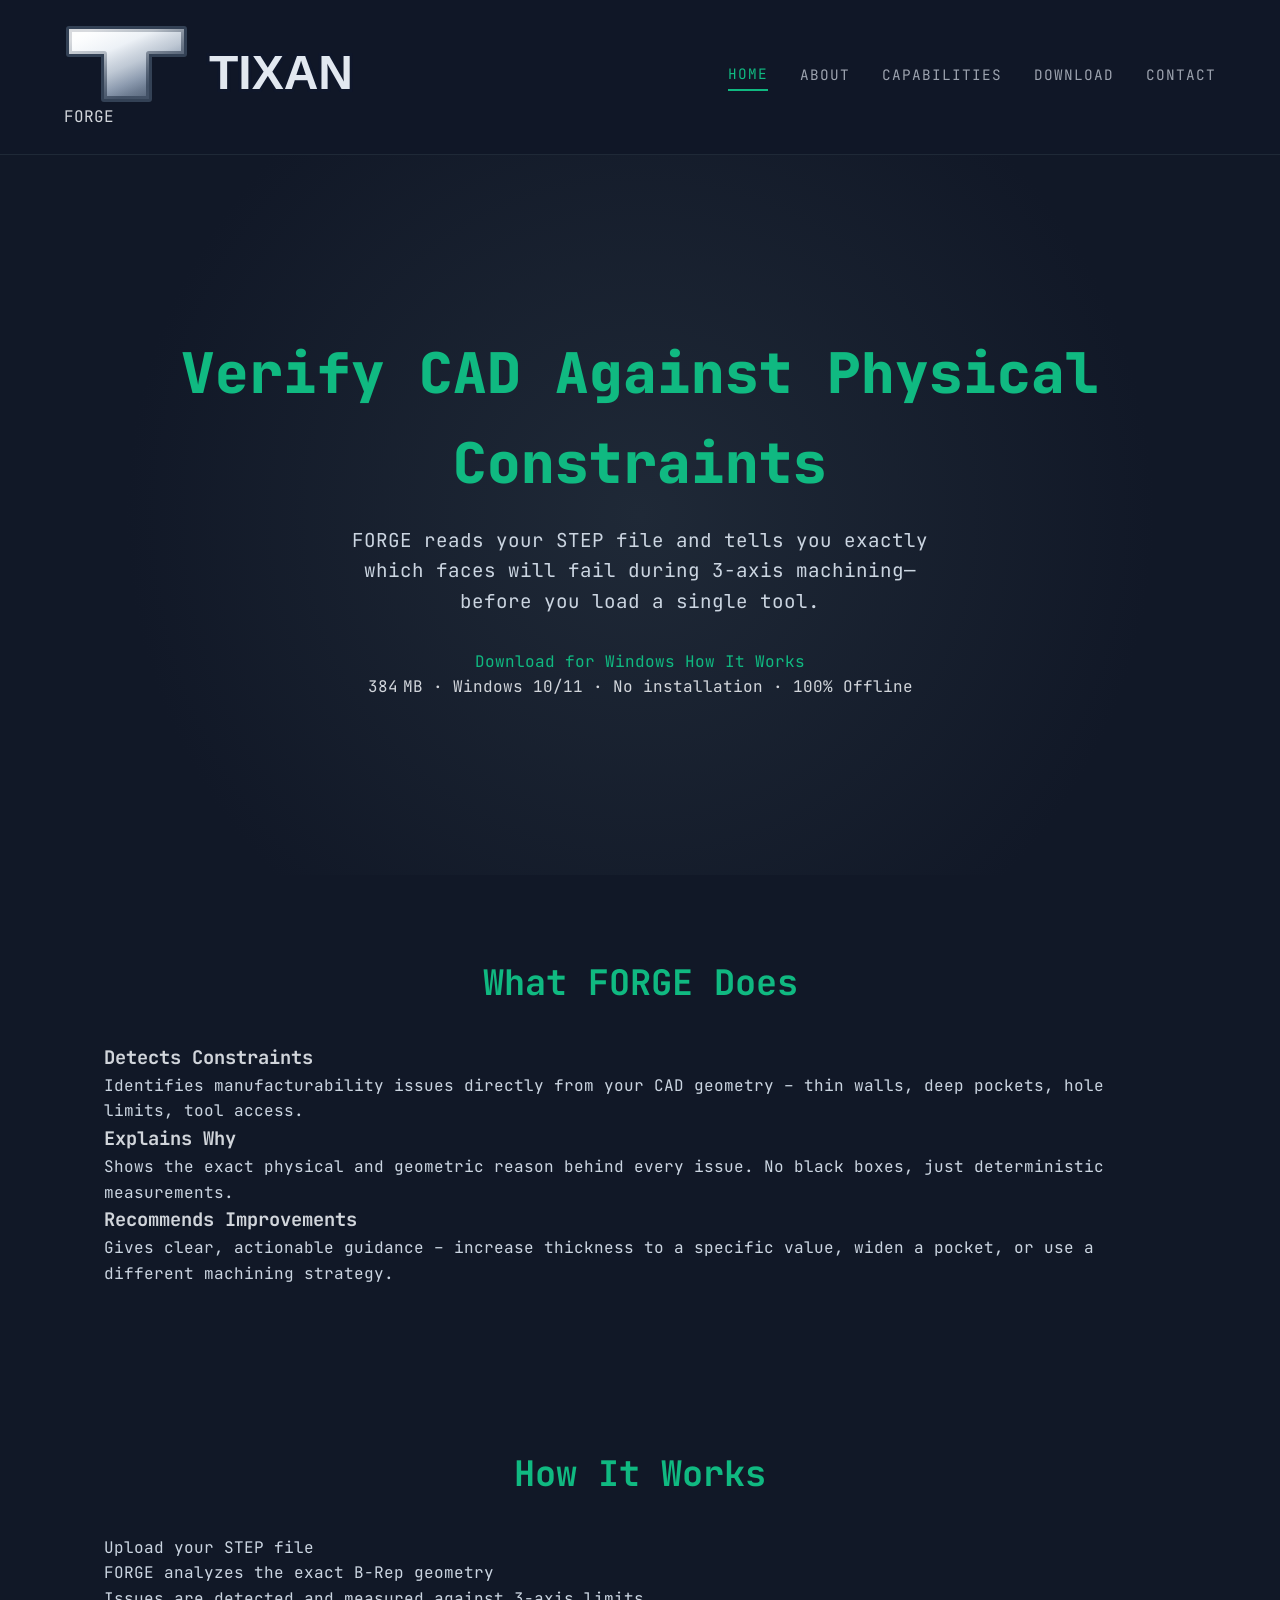
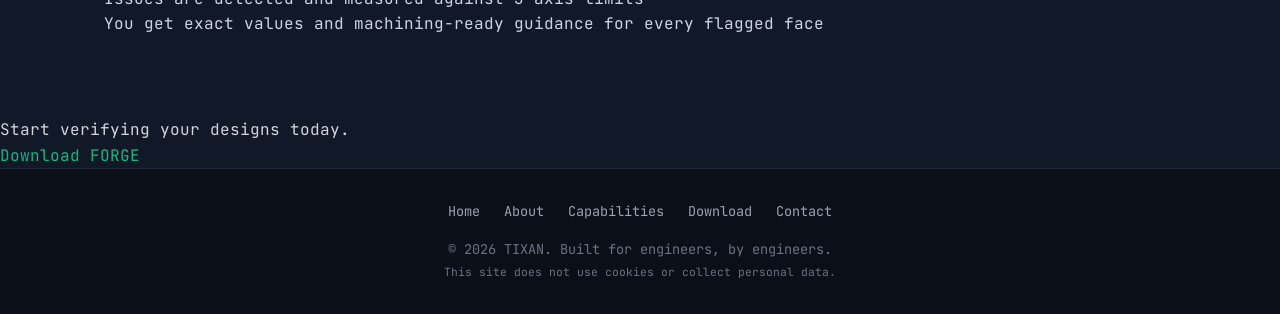
==== commit c4d33b5c: "Update index.html" ====
--- a/index.html
+++ b/index.html
@@ -4,18 +4,18 @@
   <meta charset="UTF-8">
   <meta name="google-site-verification" content="AfmRCIvm6Zfz8gP_DO6KTsjFMMfP5kKDORacFS5gQ_g" />
   <meta name="viewport" content="width=device-width, initial-scale=1.0">
-  <meta name="description" content="TIXAN is a fully offline, deterministic manufacturing intelligence system that analyzes STEP files and returns face‑level manufacturability reports with process‑aware scoring. Semantic geometry reasoning for machining, molding, casting, sheet metal, and additive manufacturing.">
-  <meta name="keywords" content="TIXAN, manufacturing intelligence, CAD analysis, STEP file, manufacturability, semantic geometry, injection molding, machining, casting, sheet metal, additive manufacturing, design for manufacturing, DFM">
+  <meta name="description" content="FORGE is a mesh‑free, offline desktop tool that verifies CAD models against real 3‑axis machining constraints before production.">
+  <meta name="keywords" content="FORGE, TIXAN, machining verification, CAD analysis, STEP file, DFM, offline, deterministic">
   <meta name="author" content="TIXAN">
   <meta name="robots" content="index, follow">
-  <meta property="og:title" content="TIXAN – Deterministic Manufacturing Intelligence">
-  <meta property="og:description" content="Offline CAD analysis with face‑level traceability. No AI, no cloud – just geometry you can verify.">
+  <meta property="og:title" content="FORGE by TIXAN – Verify CAD Against Physical Constraints">
+  <meta property="og:description" content="FORGE reads your STEP file and tells you exactly which faces will fail during 3‑axis machining—before you load a single tool.">
   <meta property="og:type" content="website">
-  <meta property="og:url" content="https://abraham20dev.github.io/tixan_landing/index.html">
+  <meta property="og:url" content="https://abraham20dev.github.io/tixan_landing/">
   <meta property="og:image" content="https://abraham20dev.github.io/tixan_landing/screenshots/dashboard.png">
-  <title>TIXAN – Deterministic Manufacturing Intelligence | Semantic Geometry CAD Analysis</title>
+  <title>FORGE – Verify CAD Against Physical Constraints</title>
   <link rel="stylesheet" href="style.css">
-  <link href="https://fonts.googleapis.com/css2?family=JetBrains+Mono:wght@400;700;800&display=swap" rel="stylesheet">
+  <link href="https://fonts.googleapis.com/css2?family=Inter:wght@400;600;700;800&family=JetBrains+Mono:wght@400;700;800&display=swap" rel="stylesheet">
   <script async src="https://www.googletagmanager.com/gtag/js?id=G-0Y6SENL8BB"></script>
   <script>
     window.dataLayer = window.dataLayer || [];
@@ -26,117 +26,99 @@
 </head>
 <body>
   <header>
-    <svg class="tixan-logo" viewBox="0 0 500 80" xmlns="http://www.w3.org/2000/svg">
-      <defs>
-        <linearGradient id="metalGrad" x1="20%" y1="10%" x2="80%" y2="95%">
-          <stop offset="0%" stop-color="#f8fafc"/>
-          <stop offset="25%" stop-color="#e2e8f0"/>
-          <stop offset="50%" stop-color="#cbd5e1"/>
-          <stop offset="70%" stop-color="#94a3b8"/>
-          <stop offset="100%" stop-color="#475569"/>
-        </linearGradient>
-        <linearGradient id="shineGrad" x1="15%" y1="5%" x2="70%" y2="80%">
-          <stop offset="0%" stop-color="#ffffff" stop-opacity="0.95"/>
-          <stop offset="35%" stop-color="#f1f5f9" stop-opacity="0.8"/>
-          <stop offset="100%" stop-color="#64748b" stop-opacity="0.35"/>
-        </linearGradient>
-      </defs>
-      <path d="M5 5 H120 V30 H85 V75 H40 V30 H5 Z" fill="url(#metalGrad)" stroke="#334155" stroke-width="6" stroke-linejoin="round"/>
-      <path d="M5 5 H120 V30 H85 V75 H40 V30 H5 Z" fill="url(#shineGrad)" opacity="0.85"/>
-      <text x="145" y="65" font-family="Arial Black, sans-serif" font-size="48" font-weight="900" fill="#e2e8f0" stroke="#0f172a" stroke-width="6" paint-order="stroke">TIXAN</text>
-    </svg>
+    <div class="brand">
+      <svg class="tixan-logo" viewBox="0 0 500 80" xmlns="http://www.w3.org/2000/svg">
+        <defs>
+          <linearGradient id="metalGrad" x1="20%" y1="10%" x2="80%" y2="95%">
+            <stop offset="0%" stop-color="#f8fafc"/>
+            <stop offset="25%" stop-color="#e2e8f0"/>
+            <stop offset="50%" stop-color="#cbd5e1"/>
+            <stop offset="70%" stop-color="#94a3b8"/>
+            <stop offset="100%" stop-color="#475569"/>
+          </linearGradient>
+          <linearGradient id="shineGrad" x1="15%" y1="5%" x2="70%" y2="80%">
+            <stop offset="0%" stop-color="#ffffff" stop-opacity="0.95"/>
+            <stop offset="35%" stop-color="#f1f5f9" stop-opacity="0.8"/>
+            <stop offset="100%" stop-color="#64748b" stop-opacity="0.35"/>
+          </linearGradient>
+        </defs>
+        <path d="M5 5 H120 V30 H85 V75 H40 V30 H5 Z" fill="url(#metalGrad)" stroke="#334155" stroke-width="6" stroke-linejoin="round"/>
+        <path d="M5 5 H120 V30 H85 V75 H40 V30 H5 Z" fill="url(#shineGrad)" opacity="0.85"/>
+        <text x="145" y="65" font-family="Arial Black, sans-serif" font-size="48" font-weight="900" fill="#e2e8f0" stroke="#0f172a" stroke-width="6" paint-order="stroke">TIXAN</text>
+      </svg>
+      <div class="brand-sub">FORGE</div>
+    </div>
     <div class="hamburger"><span></span><span></span><span></span></div>
     <nav>
       <a href="index.html" class="active">Home</a>
       <a href="about.html">About</a>
-      <a href="features.html">Features</a>
+      <a href="capabilities.html">Capabilities</a>
       <a href="download.html">Download</a>
       <a href="contact.html">Contact</a>
     </nav>
   </header>
 
-  <!-- HERO -->
-  <section class="hero" style="min-height:70vh; display:flex; flex-direction:column; justify-content:center; align-items:center; text-align:center; padding:2rem;">
-    <h1 style="font-size:clamp(2.5rem,6vw,4rem); color:#00e5ff; margin-bottom:1rem;">Verify Before You Cut</h1>
-    <p style="font-size:1.2rem; color:#9ca3af; max-width:700px; margin-bottom:2rem;">
-      Manufacturing mistakes are expensive – scrapped parts, broken tools, missed deadlines. FORGE checks your design against the real physical constraints of your process, offline, before the tool touches metal.
-    </p>
-    <div style="display:flex; gap:1rem; flex-wrap:wrap; justify-content:center;">
-      <a href="download.html" class="btn" style="background:#00e5ff; color:#0f172a; padding:0.8rem 2rem; border-radius:5px; font-weight:700; text-transform:uppercase; letter-spacing:1px;">Download for Windows</a>
-      <a href="#how-it-works" class="btn btn-outline" style="border:2px solid #00e5ff; color:#00e5ff; padding:0.8rem 2rem; border-radius:5px; font-weight:700; text-transform:uppercase; letter-spacing:1px;">How It Works</a>
+  <section class="hero">
+    <h1>Verify CAD Against Physical Constraints</h1>
+    <p>FORGE reads your STEP file and tells you exactly which faces will fail during 3‑axis machining—before you load a single tool.</p>
+    <div class="hero-actions">
+      <a href="download.html" class="btn-primary">Download for Windows</a>
+      <a href="#how-it-works" class="btn-secondary">How It Works</a>
     </div>
-    <p style="margin-top:1rem; font-size:0.85rem; color:#94a3b8;">384 MB · Windows 10/11 · No installation · 100% offline</p>
+    <span class="caption">384 MB · Windows 10/11 · No installation · 100% Offline</span>
   </section>
 
-  <!-- WHAT FORGE DOES -->
-  <section class="section">
-    <h2 style="text-align:center; color:#00e5ff;">What FORGE Does</h2>
-    <div class="feature-grid" style="display:grid; grid-template-columns:repeat(auto-fit,minmax(250px,1fr)); gap:2rem; margin-top:2rem;">
-      <div class="feature-card" style="background:#1f2937; padding:2rem; border-radius:8px; border:1px solid #374151;">
-        <h3 style="color:#00e5ff;">Detects Constraints</h3>
+  <section class="section" id="what-forge-does">
+    <h2>What FORGE Does</h2>
+    <div class="cards">
+      <div class="card">
+        <h3>Detects Constraints</h3>
         <p>Identifies manufacturability issues directly from your CAD geometry – thin walls, deep pockets, hole limits, tool access.</p>
       </div>
-      <div class="feature-card" style="background:#1f2937; padding:2rem; border-radius:8px; border:1px solid #374151;">
-        <h3 style="color:#00e5ff;">Explains Why</h3>
+      <div class="card">
+        <h3>Explains Why</h3>
         <p>Shows the exact physical and geometric reason behind every issue. No black boxes, just deterministic measurements.</p>
       </div>
-      <div class="feature-card" style="background:#1f2937; padding:2rem; border-radius:8px; border:1px solid #374151;">
-        <h3 style="color:#00e5ff;">Recommends Improvements</h3>
+      <div class="card">
+        <h3>Recommends Improvements</h3>
         <p>Gives clear, actionable guidance – increase thickness to a specific value, widen a pocket, or use a different machining strategy.</p>
       </div>
     </div>
   </section>
 
-  <!-- HOW IT WORKS -->
   <section class="section" id="how-it-works">
-    <h2 style="text-align:center; color:#00e5ff;">How It Works</h2>
-    <div style="max-width:600px; margin:2rem auto; text-align:center; font-size:1.1rem; color:#d1d5db; line-height:2.5;">
-      <p>Upload your STEP file</p>
-      <p style="color:#00e5ff; font-size:2rem; line-height:1;">↓</p>
-      <p>FORGE analyzes the exact B‑Rep geometry</p>
-      <p style="color:#00e5ff; font-size:2rem; line-height:1;">↓</p>
-      <p>Issues are detected and measured against your chosen process</p>
-      <p style="color:#00e5ff; font-size:2rem; line-height:1;">↓</p>
-      <p>You receive a three‑domain report with precise, trustworthy recommendations</p>
-    </div>
-  </section>
-
-  <!-- WHY ENGINEERS USE FORGE -->
-  <section class="section">
-    <h2 style="text-align:center; color:#00e5ff;">Why Engineers Use FORGE</h2>
-    <div style="display:grid; grid-template-columns:repeat(auto-fit,minmax(250px,1fr)); gap:2rem; margin-top:2rem; text-align:left;">
-      <div style="padding:1rem;">
-        <h3 style="color:#00e5ff;">Earlier visibility</h3>
-        <p>Find DFM issues before CAM, before the shop floor.</p>
+    <h2>How It Works</h2>
+    <div class="steps">
+      <div class="step">
+        <span class="step-marker"></span>
+        <p>Upload your STEP file</p>
       </div>
-      <div style="padding:1rem;">
-        <h3 style="color:#00e5ff;">Faster decisions</h3>
-        <p>Spend minutes instead of hours investigating design problems.</p>
+      <div class="step">
+        <span class="step-marker"></span>
+        <p>FORGE analyzes the exact B‑Rep geometry</p>
       </div>
-      <div style="padding:1rem;">
-        <h3 style="color:#00e5ff;">Greater confidence</h3>
-        <p>Every recommendation is traceable to a measurement and a physics formula.</p>
+      <div class="step">
+        <span class="step-marker"></span>
+        <p>Issues are detected and measured against 3‑axis limits</p>
       </div>
-      <div style="padding:1rem;">
-        <h3 style="color:#00e5ff;">100% offline</h3>
-        <p>Your CAD files never leave your machine.</p>
+      <div class="step">
+        <span class="step-marker"></span>
+        <p>You get exact values and machining‑ready guidance for every flagged face</p>
       </div>
     </div>
   </section>
 
-  <!-- FINAL CTA -->
-  <section class="section" style="text-align:center;">
-    <h2 style="color:#00e5ff;">FORGE – Free Early Access</h2>
-    <p style="font-size:1.1rem; color:#9ca3af; margin-bottom:1.5rem;">Full functionality. No time limit. Start verifying your designs today.</p>
-    <a href="download.html" class="btn" style="background:#00e5ff; color:#0f172a; padding:0.8rem 2rem; border-radius:5px; font-weight:700; text-transform:uppercase; letter-spacing:1px;">Download FORGE</a>
+  <section class="cta">
+    <p>Start verifying your designs today.</p>
+    <a href="download.html" class="btn-primary">Download FORGE</a>
   </section>
 
   <footer>
     <div class="footer-links">
-      <a href="index.html">Home</a> |
-      <a href="about.html">About</a> |
-      <a href="features.html">Features</a> |
-      <a href="download.html">Download</a> |
+      <a href="index.html">Home</a>
+      <a href="about.html">About</a>
+      <a href="capabilities.html">Capabilities</a>
+      <a href="download.html">Download</a>
       <a href="contact.html">Contact</a>
     </div>
     <p>&copy; 2026 TIXAN. Built for engineers, by engineers.</p>
--- a/style.css
+++ b/style.css
@@ -362,3 +362,13 @@
 }
   filter: invert(1);
 }
+/* Modern kinetic‑cyan accents */
+.hero h1, .section h1, .section h2 {
+  color: #00e5ff;
+  letter-spacing: -0.5px;
+}
+.hero p, .section p {
+  color: #cbd5e1;
+}
+
+
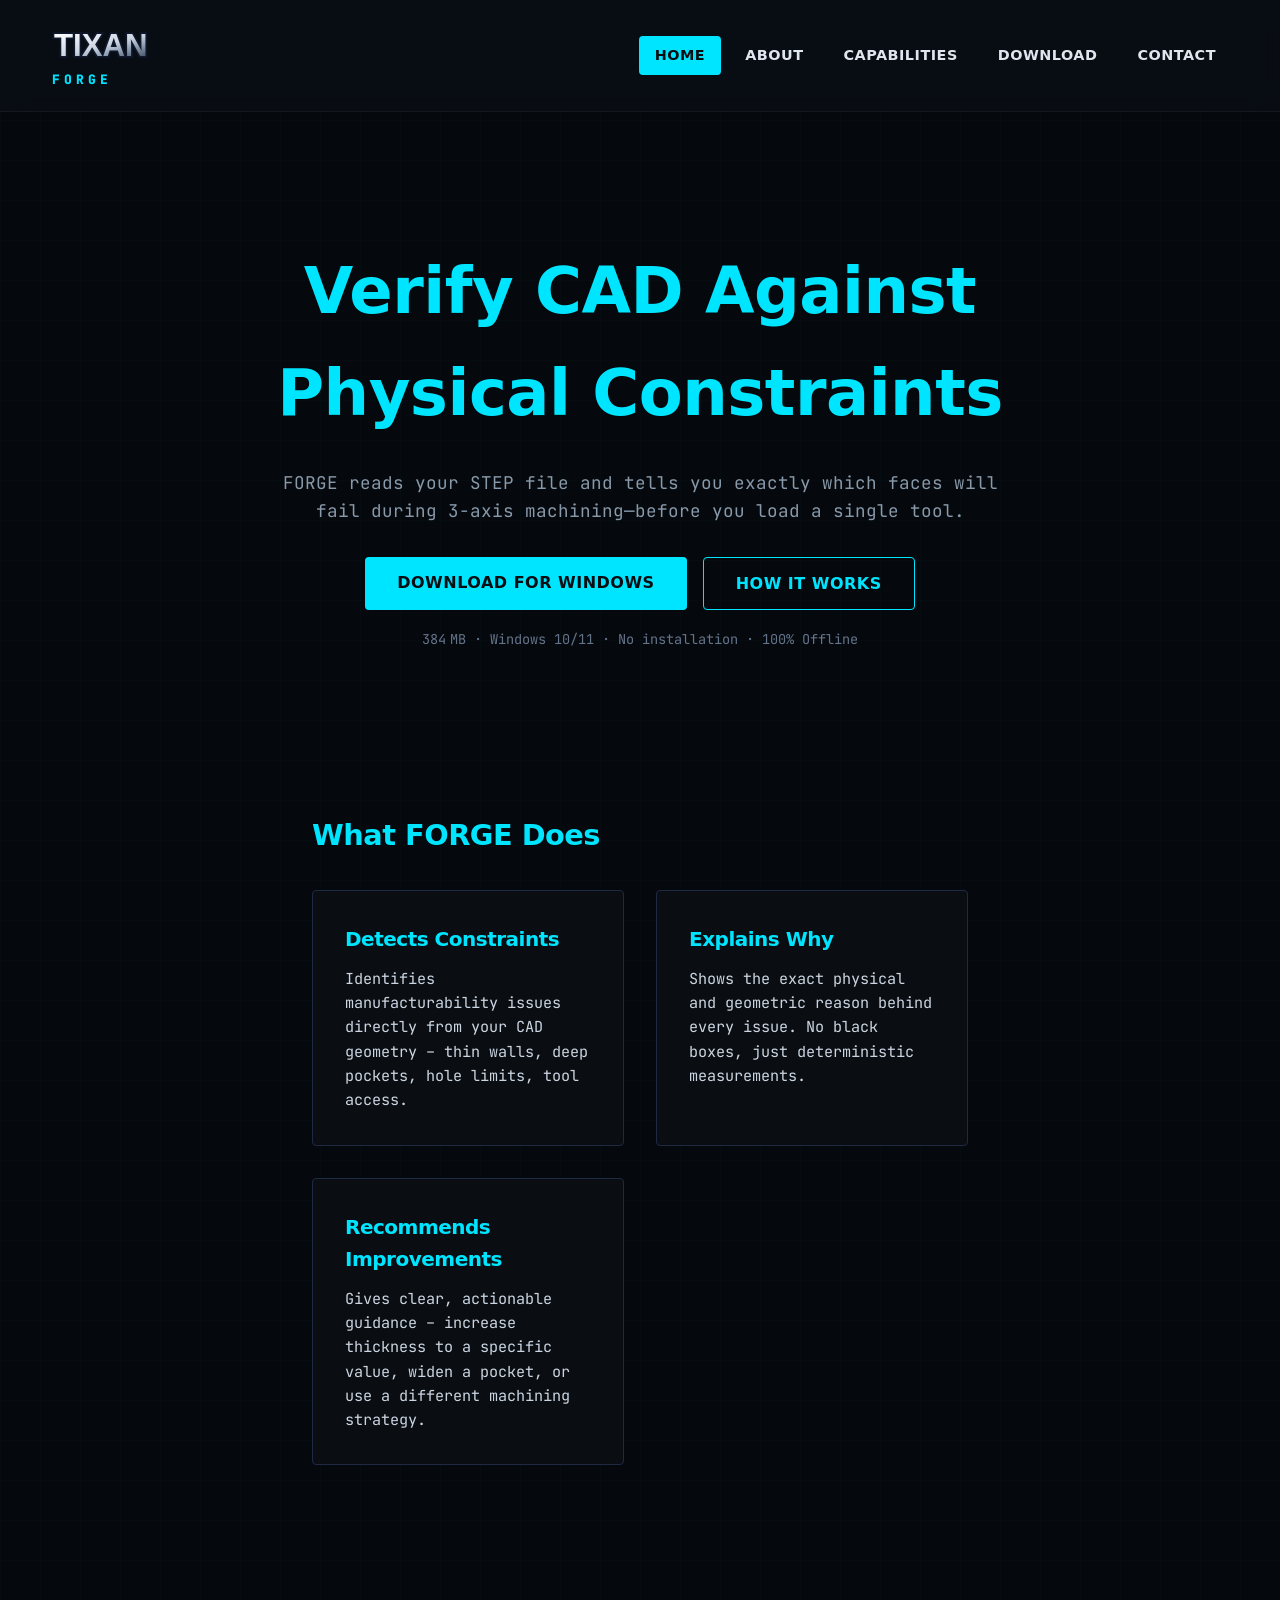
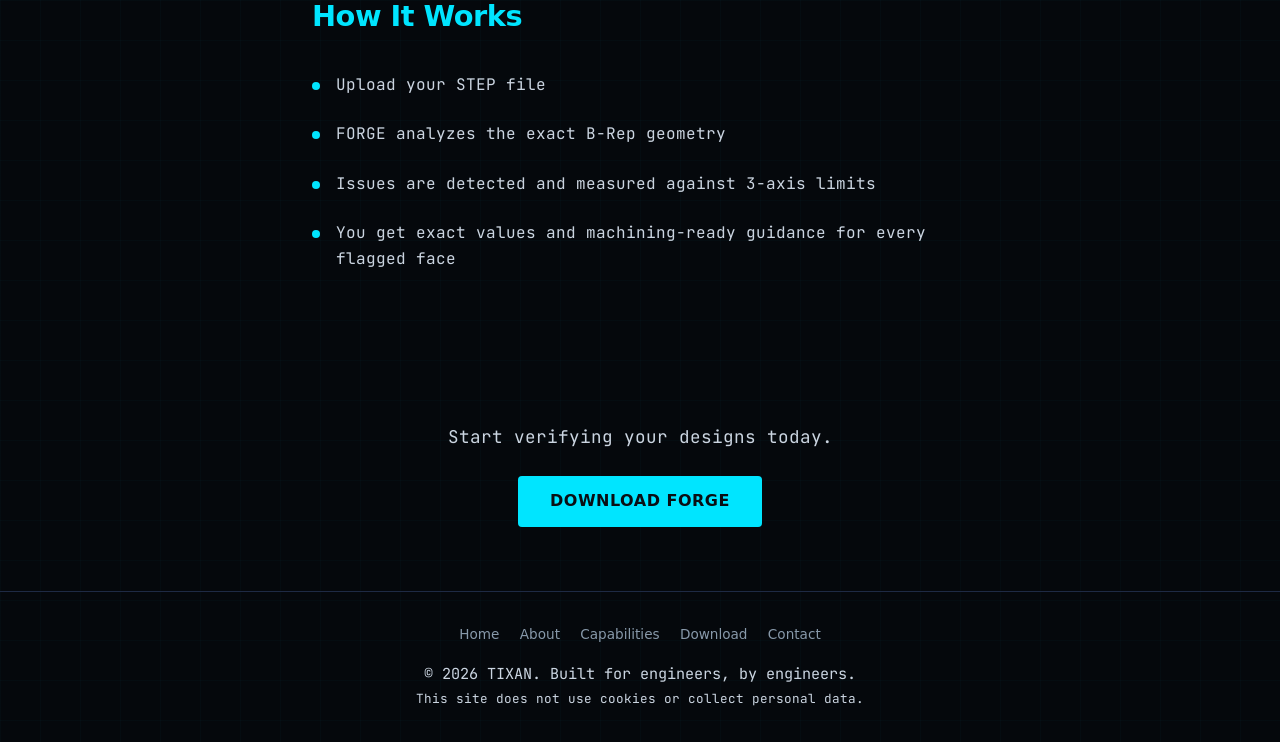
==== commit 3ee94385: "Update index.html" ====
--- a/index.html
+++ b/index.html
@@ -27,7 +27,7 @@
 <body>
   <header>
     <div class="brand">
-      <svg class="tixan-logo" viewBox="0 0 500 80" xmlns="http://www.w3.org/2000/svg">
+      <svg class="tixan-logo" viewBox="0 0 300 80" xmlns="http://www.w3.org/2000/svg">
         <defs>
           <linearGradient id="metalGrad" x1="20%" y1="10%" x2="80%" y2="95%">
             <stop offset="0%" stop-color="#f8fafc"/>
@@ -36,15 +36,8 @@
             <stop offset="70%" stop-color="#94a3b8"/>
             <stop offset="100%" stop-color="#475569"/>
           </linearGradient>
-          <linearGradient id="shineGrad" x1="15%" y1="5%" x2="70%" y2="80%">
-            <stop offset="0%" stop-color="#ffffff" stop-opacity="0.95"/>
-            <stop offset="35%" stop-color="#f1f5f9" stop-opacity="0.8"/>
-            <stop offset="100%" stop-color="#64748b" stop-opacity="0.35"/>
-          </linearGradient>
         </defs>
-        <path d="M5 5 H120 V30 H85 V75 H40 V30 H5 Z" fill="url(#metalGrad)" stroke="#334155" stroke-width="6" stroke-linejoin="round"/>
-        <path d="M5 5 H120 V30 H85 V75 H40 V30 H5 Z" fill="url(#shineGrad)" opacity="0.85"/>
-        <text x="145" y="65" font-family="Arial Black, sans-serif" font-size="48" font-weight="900" fill="#e2e8f0" stroke="#0f172a" stroke-width="6" paint-order="stroke">TIXAN</text>
+        <text x="10" y="60" font-family="Arial Black, sans-serif" font-size="52" font-weight="900" fill="url(#metalGrad)" stroke="#0f172a" stroke-width="6" paint-order="stroke">TIXAN</text>
       </svg>
       <div class="brand-sub">FORGE</div>
     </div>
--- a/style.css
+++ b/style.css
@@ -1,374 +1,245 @@
-/* ===== TIXAN Global Styles ===== */
-* { margin: 0; padding: 0; box-sizing: border-box; }
-
+/* ── FORGE Site – Linear‑Inspired Dark Theme ── */
+*, *::before, *::after { box-sizing: border-box; margin: 0; padding: 0; }
+html { scroll-behavior: smooth; }
 body {
-  font-family: 'JetBrains Mono', 'Fira Code', monospace;
-  background-color: #111827;
-  color: #d1d5db;
+  font-family: 'Inter', system-ui, -apple-system, sans-serif;
+  background-color: #05080C;
+  background-image:
+    linear-gradient(rgba(0, 229, 255, 0.02) 1px, transparent 1px),
+    linear-gradient(90deg, rgba(0, 229, 255, 0.02) 1px, transparent 1px);
+  background-size: 40px 40px;
+  color: #E0E6F0;
   line-height: 1.6;
-  opacity: 0;
-  animation: bodyFadeIn 0.6s ease-out forwards;
-}
-
-@keyframes bodyFadeIn { to { opacity: 1; } }
-
-a { color: #10b981; text-decoration: none; transition: color 0.3s; }
-a:hover { color: #34d399; }
-/* ── Sticky download bar ── */
-#sticky-download {
-    position: fixed;
-    bottom: 0;
-    left: 0;
-    width: 100%;
-    background: #1e293b;
-    border-top: 1px solid #334155;
-    padding: 0.8rem 5%;
-    display: flex;
-    justify-content: center;
-    align-items: center;
-    gap: 1.5rem;
-    z-index: 200;
-    font-size: 0.95rem;
-    color: #d1d5db;
-}
-@media (max-width: 600px) {
-    #sticky-download { flex-direction: column; gap: 0.5rem; }
-}
-
-/* ── Hero CTA area ── */
-.hero-cta {
-    display: flex;
-    flex-direction: column;
-    align-items: center;
-    gap: 0.8rem;
-    margin-top: 2rem;
-}
-.hero-note {
-    font-size: 0.85rem;
-    color: #94a3b8;
-}
-.hero-proof {
-    margin-top: 1.5rem;
-    font-size: 0.9rem;
-    color: #6ee7b7;
-    text-align: center;
-}
-/* ===== Header ===== */
+  -webkit-font-smoothing: antialiased;
+}
+
+h1, h2, h3 { font-weight: 700; letter-spacing: -0.5px; }
+h1 { font-size: clamp(2.5rem, 6vw, 4rem); color: #00E5FF; }
+h2 { font-size: 1.8rem; color: #00E5FF; margin-bottom: 1.5rem; }
+h3 { font-size: 1.25rem; color: #00E5FF; margin-bottom: 0.75rem; }
+p, li { font-family: 'JetBrains Mono', 'Fira Code', monospace; font-size: 0.95rem; color: #CBD5E1; }
+a { color: #00E5FF; text-decoration: none; transition: color 0.2s; }
+a:hover { color: #60EFFF; }
+
+/* Header */
 header {
   display: flex;
+  align-items: center;
   justify-content: space-between;
-  align-items: center;
-  padding: 1.5rem 5%;
-  background-color: rgba(17,24,39,0.95);
-  backdrop-filter: blur(10px);
+  padding: 1.25rem 3rem;
+  background: rgba(10, 15, 22, 0.75);
+  backdrop-filter: blur(16px);
+  -webkit-backdrop-filter: blur(16px);
+  border-bottom: 1px solid rgba(255, 255, 255, 0.05);
   position: sticky;
   top: 0;
   z-index: 100;
-  border-bottom: 1px solid #1f2937;
-}
-
-.tixan-logo {
-  height: 5rem;
-  max-width: 100%;
-  display: block;
-}
-
-/* Hamburger menu (mobile) */
-.hamburger {
-  display: none;
-  flex-direction: column;
-  cursor: pointer;
-}
-.hamburger span {
-  width: 25px;
-  height: 3px;
-  background: #d1d5db;
-  margin: 3px 0;
-  transition: 0.3s;
-}
-
-nav {
-  display: flex;
-  align-items: center;
-}
-
-nav a {
-  margin-left: 2rem;
-  font-size: 0.9rem;
-  text-transform: uppercase;
-  letter-spacing: 1px;
-  color: #9ca3af;
-  transition: color 0.3s, border-bottom 0.3s;
-  padding-bottom: 4px;
-}
-
-nav a:hover, nav a.active {
-  color: #10b981;
-  border-bottom: 2px solid #10b981;
-}
-
-/* ===== Footer ===== */
-footer {
-  text-align: center;
-  padding: 2rem 5%;
-  background-color: #0a0f18;
-  border-top: 1px solid #1f2937;
-  font-size: 0.85rem;
-  color: #6b7280;
-}
-
-footer a { color: #9ca3af; margin: 0 0.5rem; }
-footer a:hover { color: #10b981; }
-
-.footer-links { margin-bottom: 1rem; }
-
-/* ===== Hero ===== */
-.hero {
-  min-height: 80vh;
+}
+.brand {
   display: flex;
   flex-direction: column;
-  justify-content: center;
-  align-items: center;
-  text-align: center;
+  align-items: flex-start;
+  gap: 2px;
+}
+.tixan-logo { height: 48px; width: auto; }
+.brand-sub {
+  font-family: 'JetBrains Mono', monospace;
+  font-size: 13px;
+  font-weight: 800;
+  letter-spacing: 4px;
+  color: #00E5FF;
+  text-transform: uppercase;
+  margin-left: 4px;
+}
+
+/* Navigation */
+nav { display: flex; gap: 0.5rem; }
+nav a {
+  font-weight: 600;
+  font-size: 0.9rem;
+  text-transform: uppercase;
+  letter-spacing: 0.5px;
+  color: #E0E6F0;
+  padding: 8px 16px;
+  border-radius: 4px;
+  transition: background 0.15s, color 0.15s;
+}
+nav a:hover { background: rgba(0, 229, 255, 0.08); color: #00E5FF; }
+nav a.active { background: #00E5FF; color: #0A0E13; }
+
+/* Hamburger */
+.hamburger { display: none; flex-direction: column; gap: 5px; cursor: pointer; }
+.hamburger span {
+  width: 24px; height: 2px; background: #E0E6F0; transition: 0.2s;
+}
+
+/* Hero */
+.hero {
+  text-align: center;
+  padding: 8rem 2rem 6rem;
+  max-width: 800px;
+  margin: 0 auto;
+}
+.hero p {
+  font-size: 1.1rem;
+  color: #8899AA;
+  margin: 1.5rem 0 2rem;
+}
+.hero-actions { display: flex; gap: 1rem; justify-content: center; flex-wrap: wrap; margin-bottom: 1rem; }
+.caption {
+  font-family: 'JetBrains Mono', monospace;
+  font-size: 0.85rem;
+  color: #64748B;
+}
+
+/* Buttons */
+.btn-primary {
+  display: inline-block;
+  background: #00E5FF;
+  color: #0A0E13;
+  font-weight: 600;
+  padding: 0.8rem 2rem;
+  border-radius: 4px;
+  text-transform: uppercase;
+  letter-spacing: 0.5px;
+  transition: background 0.2s;
+}
+.btn-primary:hover { background: #60EFFF; color: #0A0E13; }
+.btn-secondary {
+  display: inline-block;
+  background: transparent;
+  border: 1px solid #00E5FF;
+  color: #00E5FF;
+  font-weight: 600;
+  padding: 0.8rem 2rem;
+  border-radius: 4px;
+  text-transform: uppercase;
+  letter-spacing: 0.5px;
+  transition: background 0.2s;
+}
+.btn-secondary:hover { background: rgba(0, 229, 255, 0.08); }
+
+/* Sections */
+.section {
+  max-width: 720px;
+  margin: 0 auto;
+  padding: 4rem 2rem;
+}
+.section h2 { text-align: left; }
+
+/* Cards */
+.cards {
+  display: grid;
+  grid-template-columns: repeat(auto-fit, minmax(250px, 1fr));
+  gap: 2rem;
+  margin-top: 2rem;
+}
+.card {
+  background: #0A0E13;
+  border: 1px solid #1E2A44;
+  border-radius: 4px;
   padding: 2rem;
-  background: radial-gradient(circle at center, #1f2937 0%, #111827 70%);
-}
-
-.hero h1 {
-  font-size: 3.5rem;
-  font-weight: 800;
-  color: #10b981;
-  margin-bottom: 1rem;
-  animation: slideUp 0.8s ease-out;
-}
-
-.hero p {
-  font-size: 1.2rem;
-  color: #9ca3af;
-  max-width: 600px;
-  margin-bottom: 2rem;
-  animation: slideUp 0.8s 0.1s ease-out both;
-}
-
-@keyframes slideUp {
-  from { opacity: 0; transform: translateY(20px); }
-  to { opacity: 1; transform: translateY(0); }
-}
-
-/* ===== Screenshot showcase ===== */
-.screenshot-container {
+  transition: border-color 0.2s;
+}
+.card:hover { border-color: #00E5FF; }
+
+/* Steps */
+.steps { margin-top: 2rem; }
+.step {
   display: flex;
-  flex-wrap: wrap;
-  justify-content: center;
-  gap: 2rem;
-  margin: 3rem 0;
-}
-.screenshot {
-  max-width: 350px;
-  border-radius: 8px;
-  border: 1px solid #374151;
-  box-shadow: 0 10px 25px rgba(0,0,0,0.3);
-  transition: transform 0.3s;
-}
-.screenshot:hover {
-  transform: scale(1.03);
-}
-
-/* ===== Buttons ===== */
-.btn {
-  display: inline-block;
-  background: #10b981;
-  color: #111827;
-  padding: 0.8rem 2rem;
-  border-radius: 5px;
-  font-weight: 700;
-  text-transform: uppercase;
-  letter-spacing: 1px;
-  transition: background 0.3s, transform 0.2s;
-}
-
-.btn:hover {
-  background: #34d399;
-  transform: translateY(-2px);
-}
-
-.btn-outline {
-  background: transparent;
-  border: 2px solid #10b981;
-  color: #10b981;
-}
-.btn-outline:hover {
-  background: #10b981;
-  color: #111827;
-}
-
-/* ===== Sections ===== */
-.section {
-  padding: 5rem 5%;
-  max-width: 1200px;
+  align-items: baseline;
+  gap: 1rem;
+  margin-bottom: 1.5rem;
+}
+.step-marker {
+  width: 8px;
+  height: 8px;
+  background: #00E5FF;
+  border-radius: 50%;
+  flex-shrink: 0;
+  margin-top: 0.5rem;
+}
+.step p { font-size: 1rem; }
+
+/* CTA */
+.cta {
+  text-align: center;
+  padding: 4rem 2rem;
+}
+.cta p { margin-bottom: 1.5rem; font-size: 1.1rem; }
+
+/* Contact */
+.contact-form {
+  max-width: 500px;
   margin: 0 auto;
 }
-
-.section h2 {
-  font-size: 2.2rem;
-  color: #10b981;
-  margin-bottom: 2rem;
-  text-align: center;
-}
-
-/* ===== Feature Cards ===== */
-.feature-grid {
-  display: grid;
-  grid-template-columns: repeat(auto-fit, minmax(280px, 1fr));
-  gap: 2rem;
-}
-
-.feature-card {
-  background: #1f2937;
-  padding: 2rem;
-  border-radius: 8px;
-  border: 1px solid #374151;
-  transition: transform 0.3s, box-shadow 0.3s;
-}
-
-.feature-card:hover {
-  transform: translateY(-5px);
-  box-shadow: 0 10px 25px rgba(16,185,129,0.15);
-}
-
-.feature-icon {
-  font-size: 2rem;
-  margin-bottom: 1rem;
-}
-
-.feature-card h3 {
-  color: #10b981;
-  margin-bottom: 0.8rem;
-}
-
-/* ===== Download Section ===== */
-.download-details {
-  background: #1f2937;
-  padding: 2rem;
-  border-radius: 8px;
-  border: 1px solid #374151;
-}
-.release-info {
-  margin: 1rem 0;
-  font-size: 1rem;
-}
-.release-info span {
-  color: #10b981;
-  font-weight: bold;
-}
-
-/* ===== Contact Form ===== */
-.contact-form {
-  max-width: 600px;
-  margin: 0 auto;
-}
-
 .contact-form input,
 .contact-form textarea {
   width: 100%;
-  padding: 0.8rem;
+  padding: 0.75rem;
   margin-bottom: 1rem;
-  background: #1f2937;
-  border: 1px solid #374151;
-  border-radius: 4px;
-  color: #fff;
-  font-family: inherit;
-}
-
-.contact-form button {
-  width: 100%;
-}
-
-/* ===== Fade‑in on scroll ===== */
+  background: #0A0E13;
+  border: 1px solid #1E2A44;
+  border-radius: 4px;
+  color: #E0E6F0;
+  font-family: 'JetBrains Mono', monospace;
+  font-size: 0.95rem;
+}
+.contact-form input:focus,
+.contact-form textarea:focus {
+  outline: none;
+  border-color: #00E5FF;
+}
+.status-message {
+  text-align: center;
+  margin-top: 1rem;
+  font-size: 0.9rem;
+  color: #00E5FF;
+  display: none;
+}
+.direct-email {
+  text-align: center;
+  margin-top: 1rem;
+  font-size: 0.85rem;
+  color: #64748B;
+}
+
+ol { padding-left: 1.5rem; }
+ol li { margin-bottom: 0.75rem; line-height: 1.6; }
+
+/* Footer */
+footer {
+  text-align: center;
+  padding: 2rem 5%;
+  border-top: 1px solid #1E2A44;
+  font-size: 0.85rem;
+  color: #64748B;
+}
+footer a { color: #8899AA; margin: 0 0.5rem; }
+footer a:hover { color: #00E5FF; }
+.footer-links { margin-bottom: 1rem; }
+
+/* Fade‑in */
 .fade-in {
   opacity: 0;
-  transform: translateY(30px);
+  transform: translateY(20px);
   transition: opacity 0.6s ease-out, transform 0.6s ease-out;
 }
-
-.fade-in.visible {
-  opacity: 1;
-  transform: translateY(0);
-}
-
-/* ===== Responsive ===== */
+.fade-in.visible { opacity: 1; transform: translateY(0); }
+
+/* Responsive */
 @media (max-width: 768px) {
-  header { flex-direction: row; flex-wrap: wrap; }
+  header { padding: 1rem 2rem; flex-wrap: wrap; }
   .hamburger { display: flex; }
   nav {
     display: none;
     flex-direction: column;
     width: 100%;
-    background: rgba(17,24,39,0.95);
+    background: rgba(10, 15, 22, 0.95);
     margin-top: 1rem;
   }
   nav.show { display: flex; }
-  nav a { margin: 0.5rem 0; }
-  .hero h1 { font-size: 2.5rem; }
-}
-
-/* ── Screenshot & Video Galleries ── */
-.screenshot-gallery,
-.video-gallery {
-  display: flex;
-  flex-wrap: wrap;
-  justify-content: center;
-  gap: 2rem;
-  margin: 0 auto 2rem;
-  max-width: 1300px;
-}
-
-.gallery-item,
-.video-card {
-  background: #1f2937;
-  border: 1px solid #374151;
-  border-radius: 8px;
-  overflow: hidden;
-  transition: transform 0.3s, box-shadow 0.3s;
-  width: 300px;
-}
-
-.gallery-item:hover,
-.video-card:hover {
-  transform: translateY(-5px);
-  box-shadow: 0 10px 25px rgba(16,185,129,0.2);
-}
-
-.gallery-item img,
-.video-card video {
-  width: 100%;
-  display: block;
-  border-bottom: 1px solid #374151;
-}
-
-.gallery-item p,
-.video-card p {
-  padding: 1rem;
-  color: #d1d5db;
-  font-size: 0.95rem;
-  text-align: center;
-  margin: 0;
-}
-
-/* Make video background dark so default controls remain visible */
-video {
-  background: #111827;   /* matches the site's background */
-  outline: none;
-}
-  filter: invert(1);
-}
-/* Modern kinetic‑cyan accents */
-.hero h1, .section h1, .section h2 {
-  color: #00e5ff;
-  letter-spacing: -0.5px;
-}
-.hero p, .section p {
-  color: #cbd5e1;
-}
-
-
+  nav a { margin: 0.25rem 0; }
+  .hero { padding: 6rem 1.5rem 4rem; }
+  .cards { grid-template-columns: 1fr; }
+}
